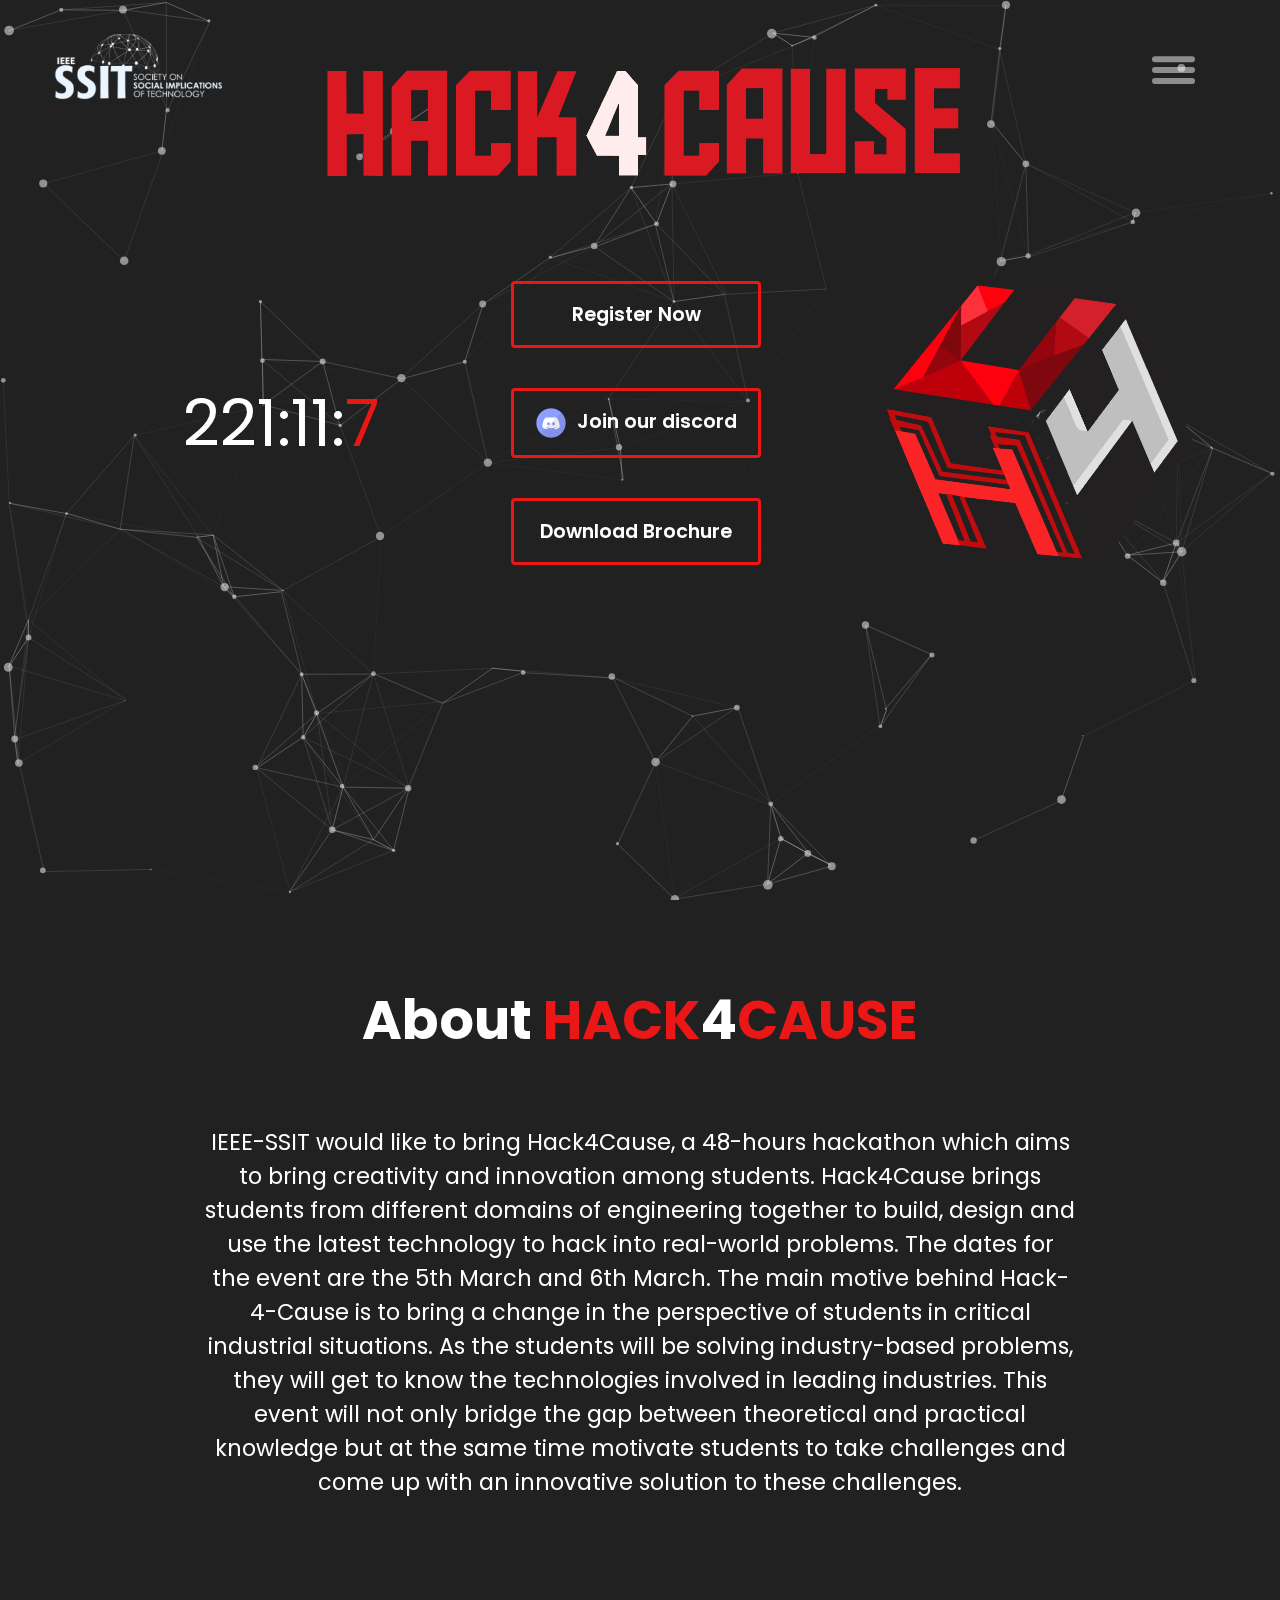
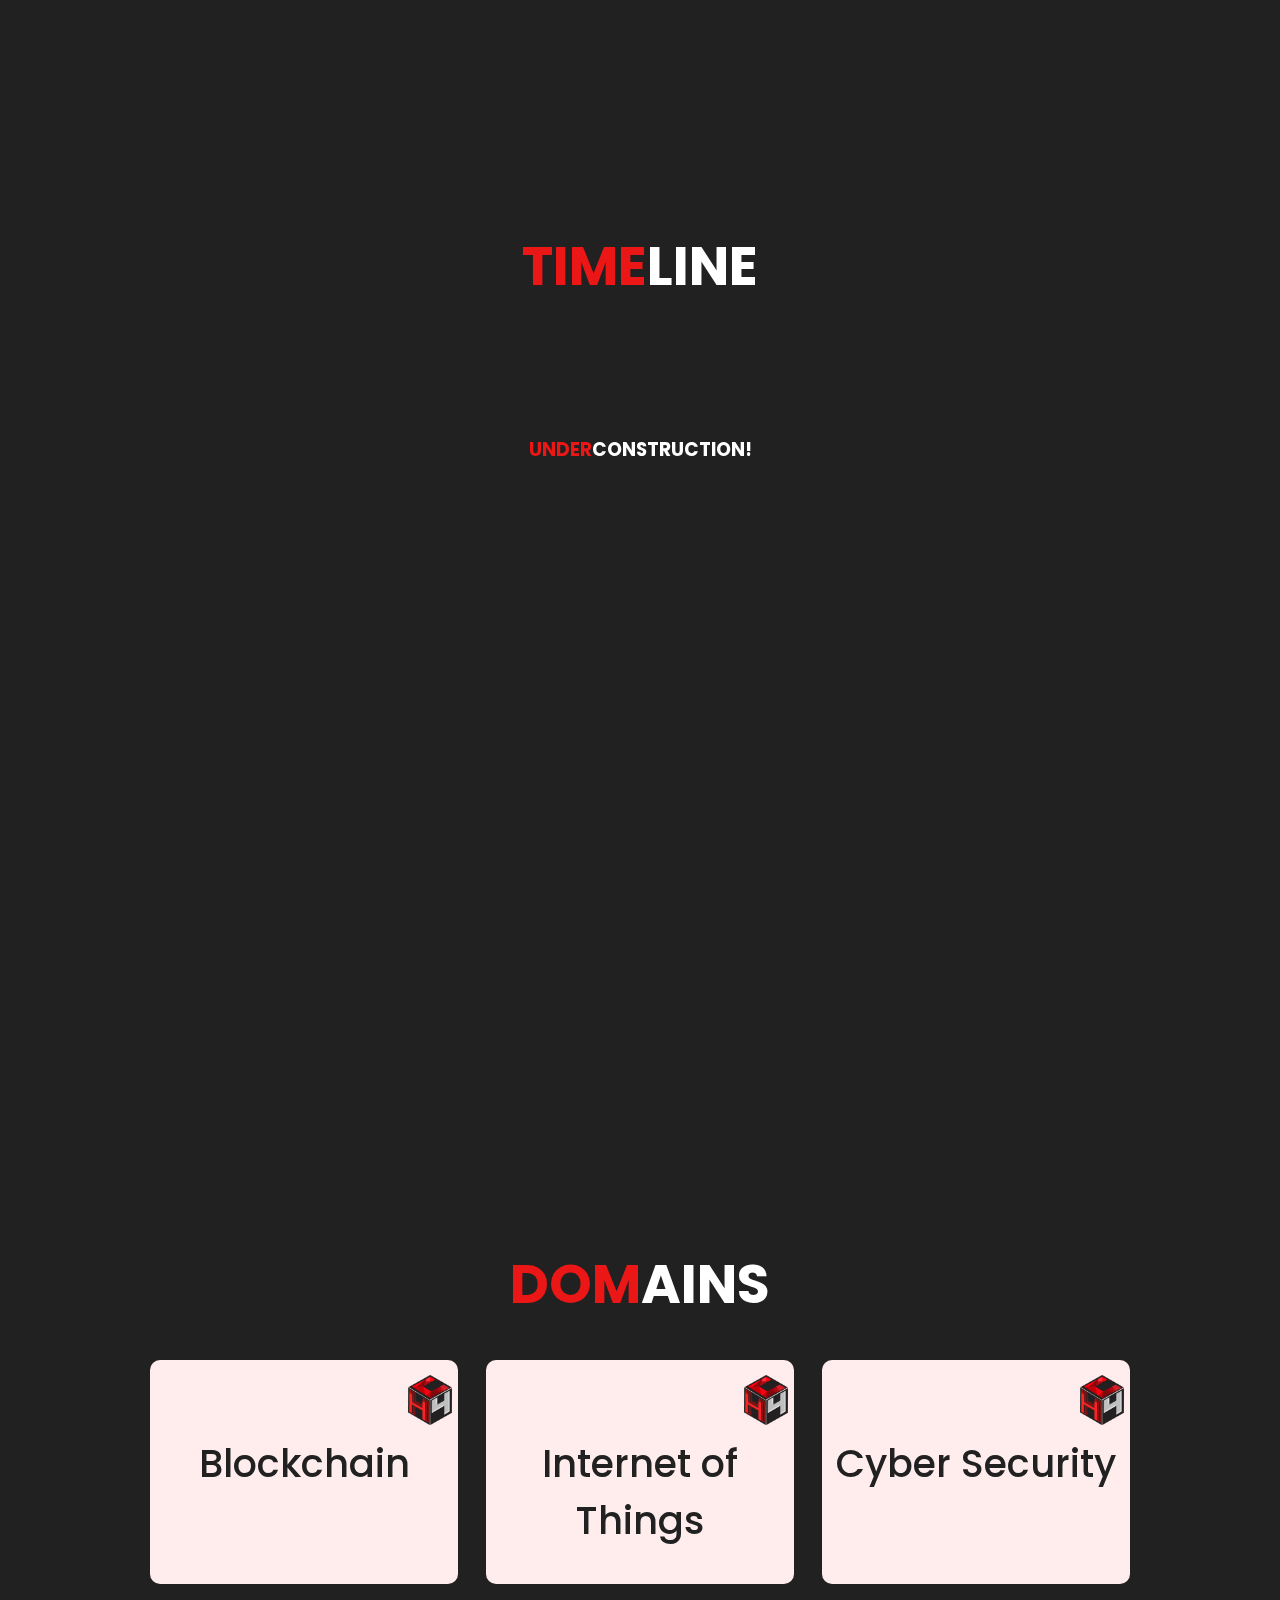
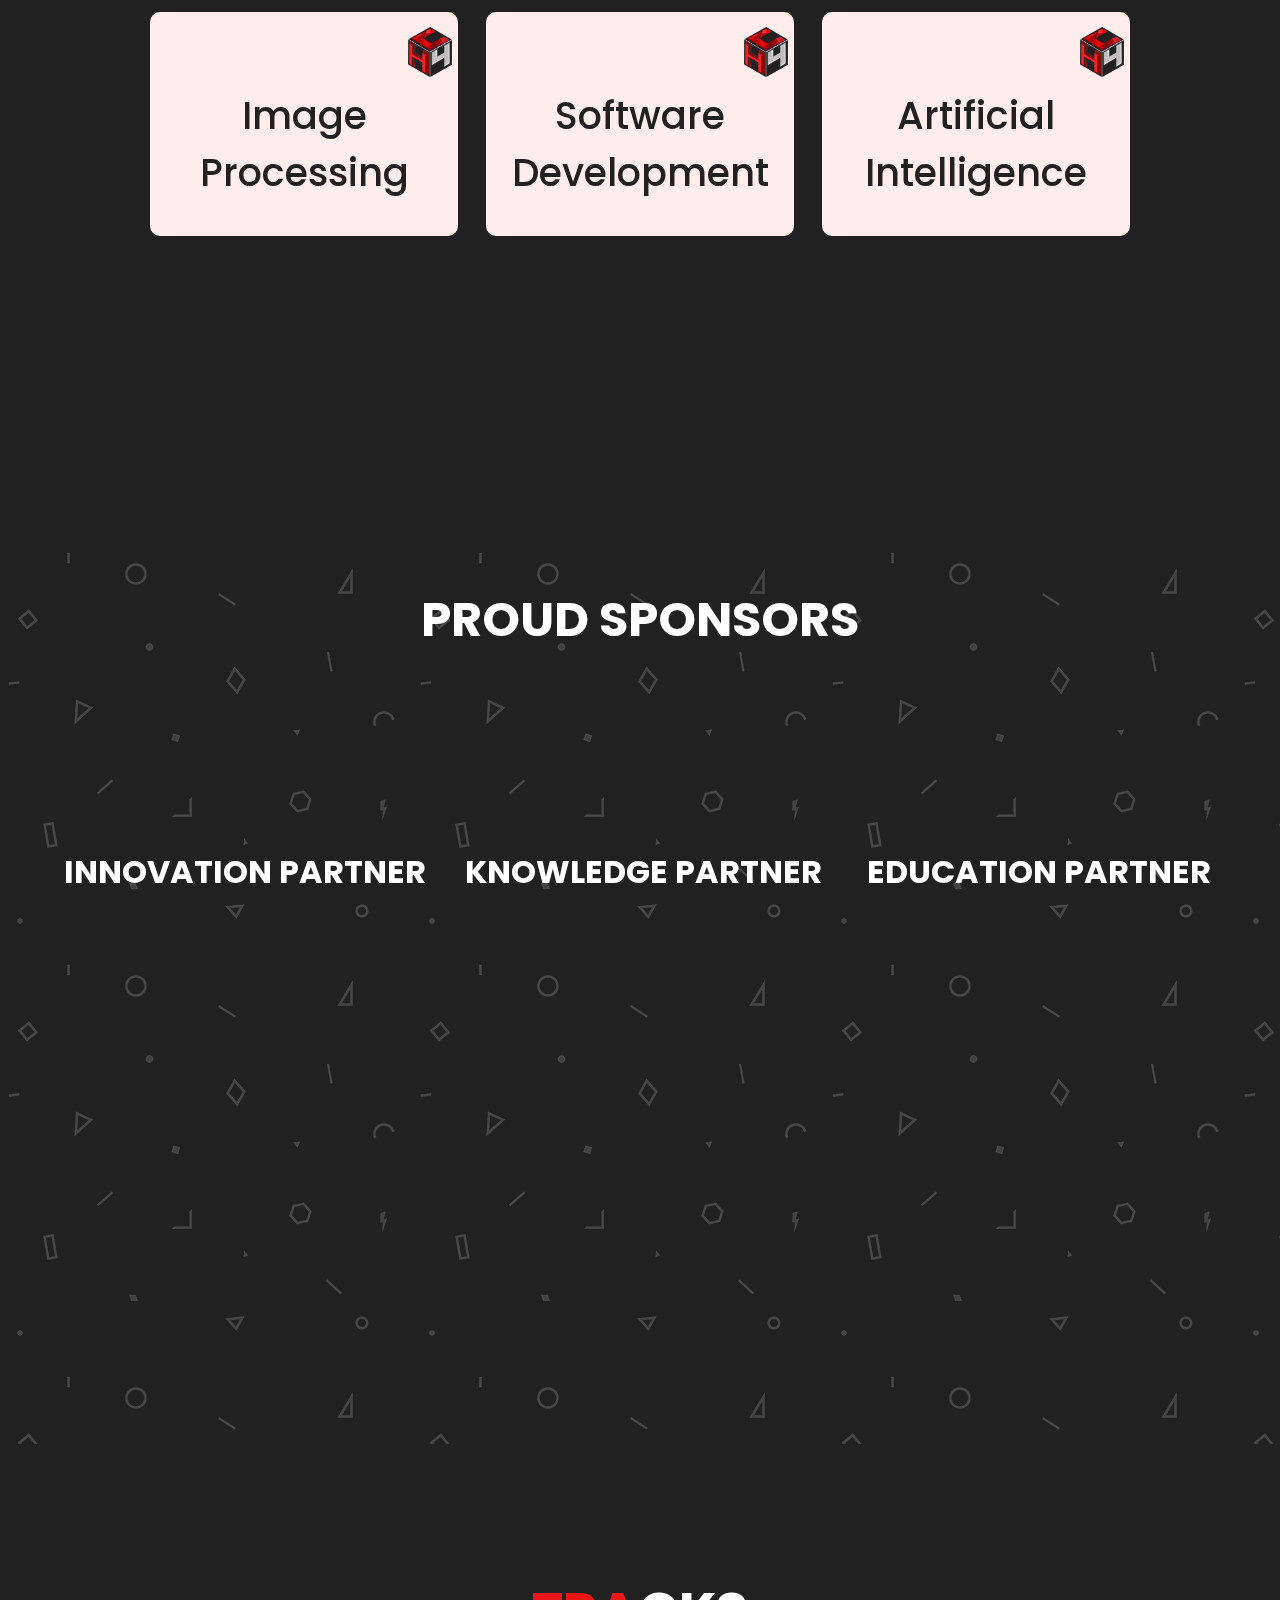
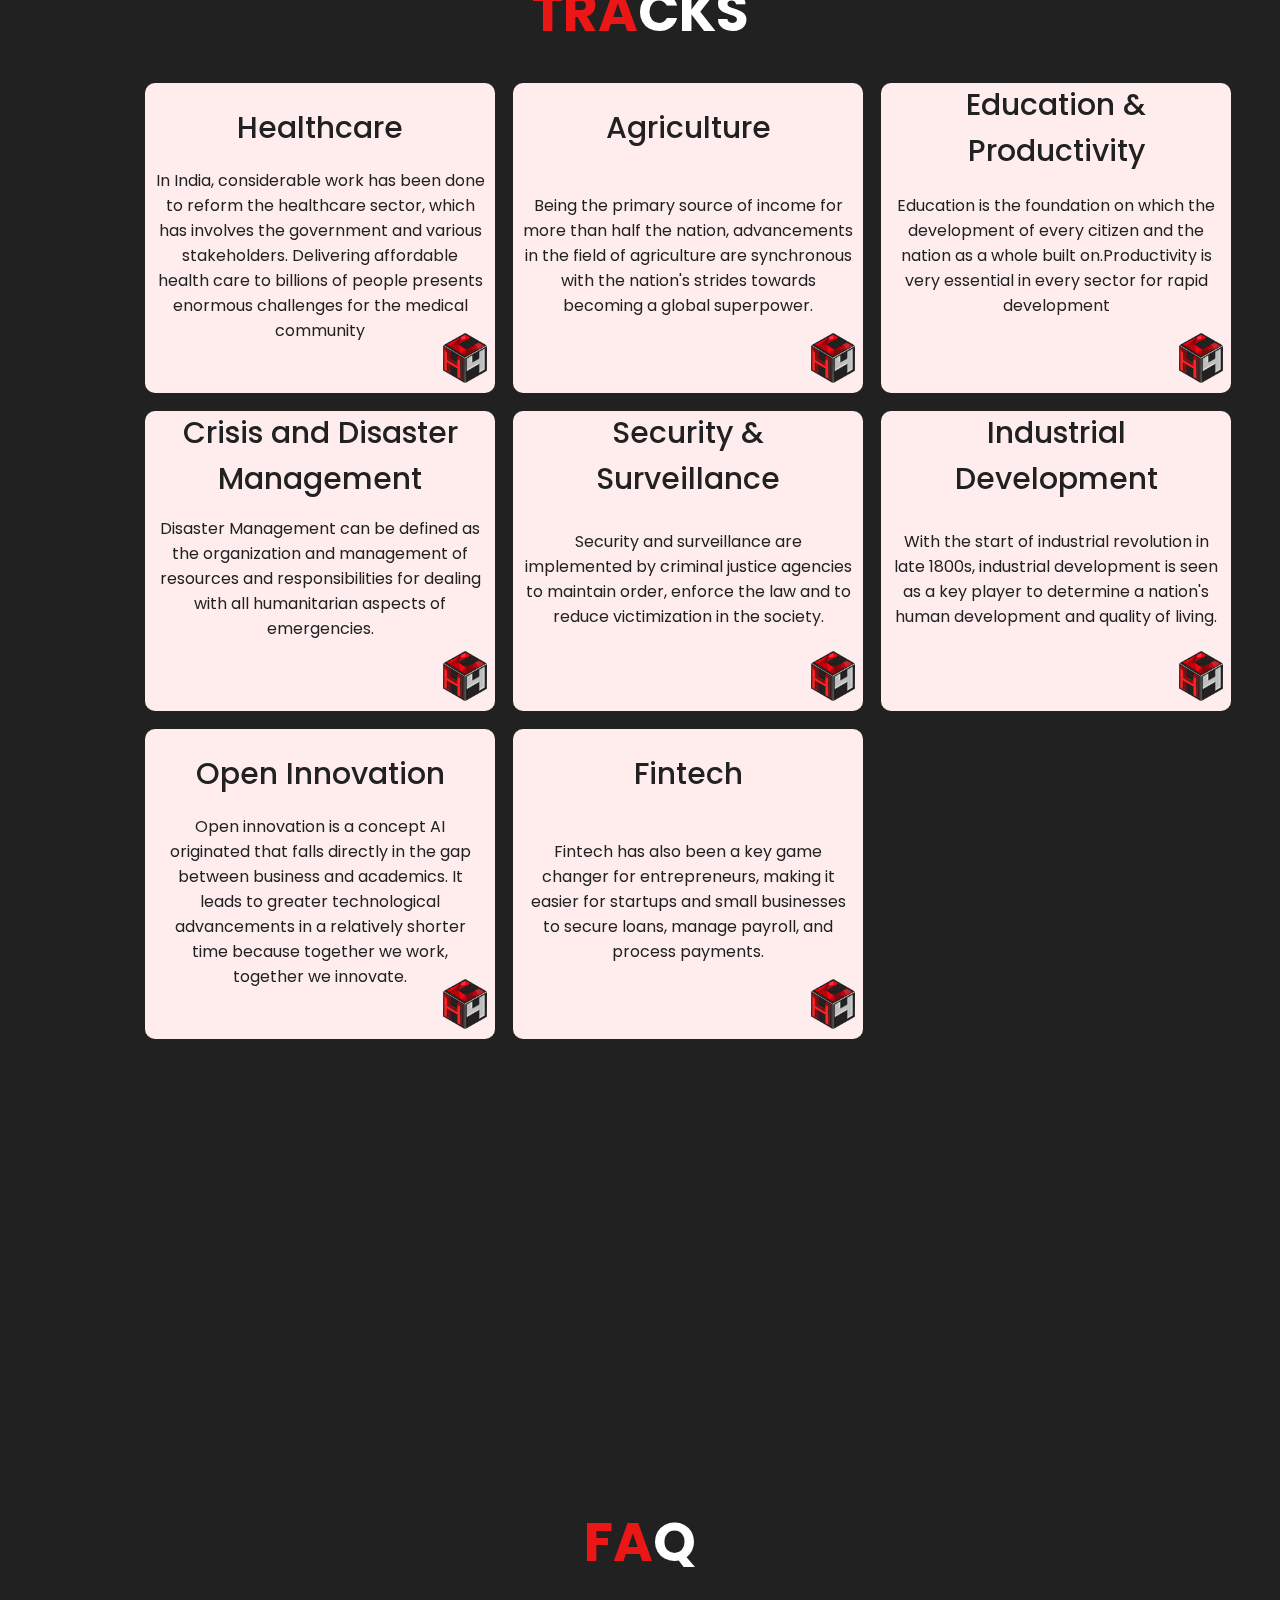
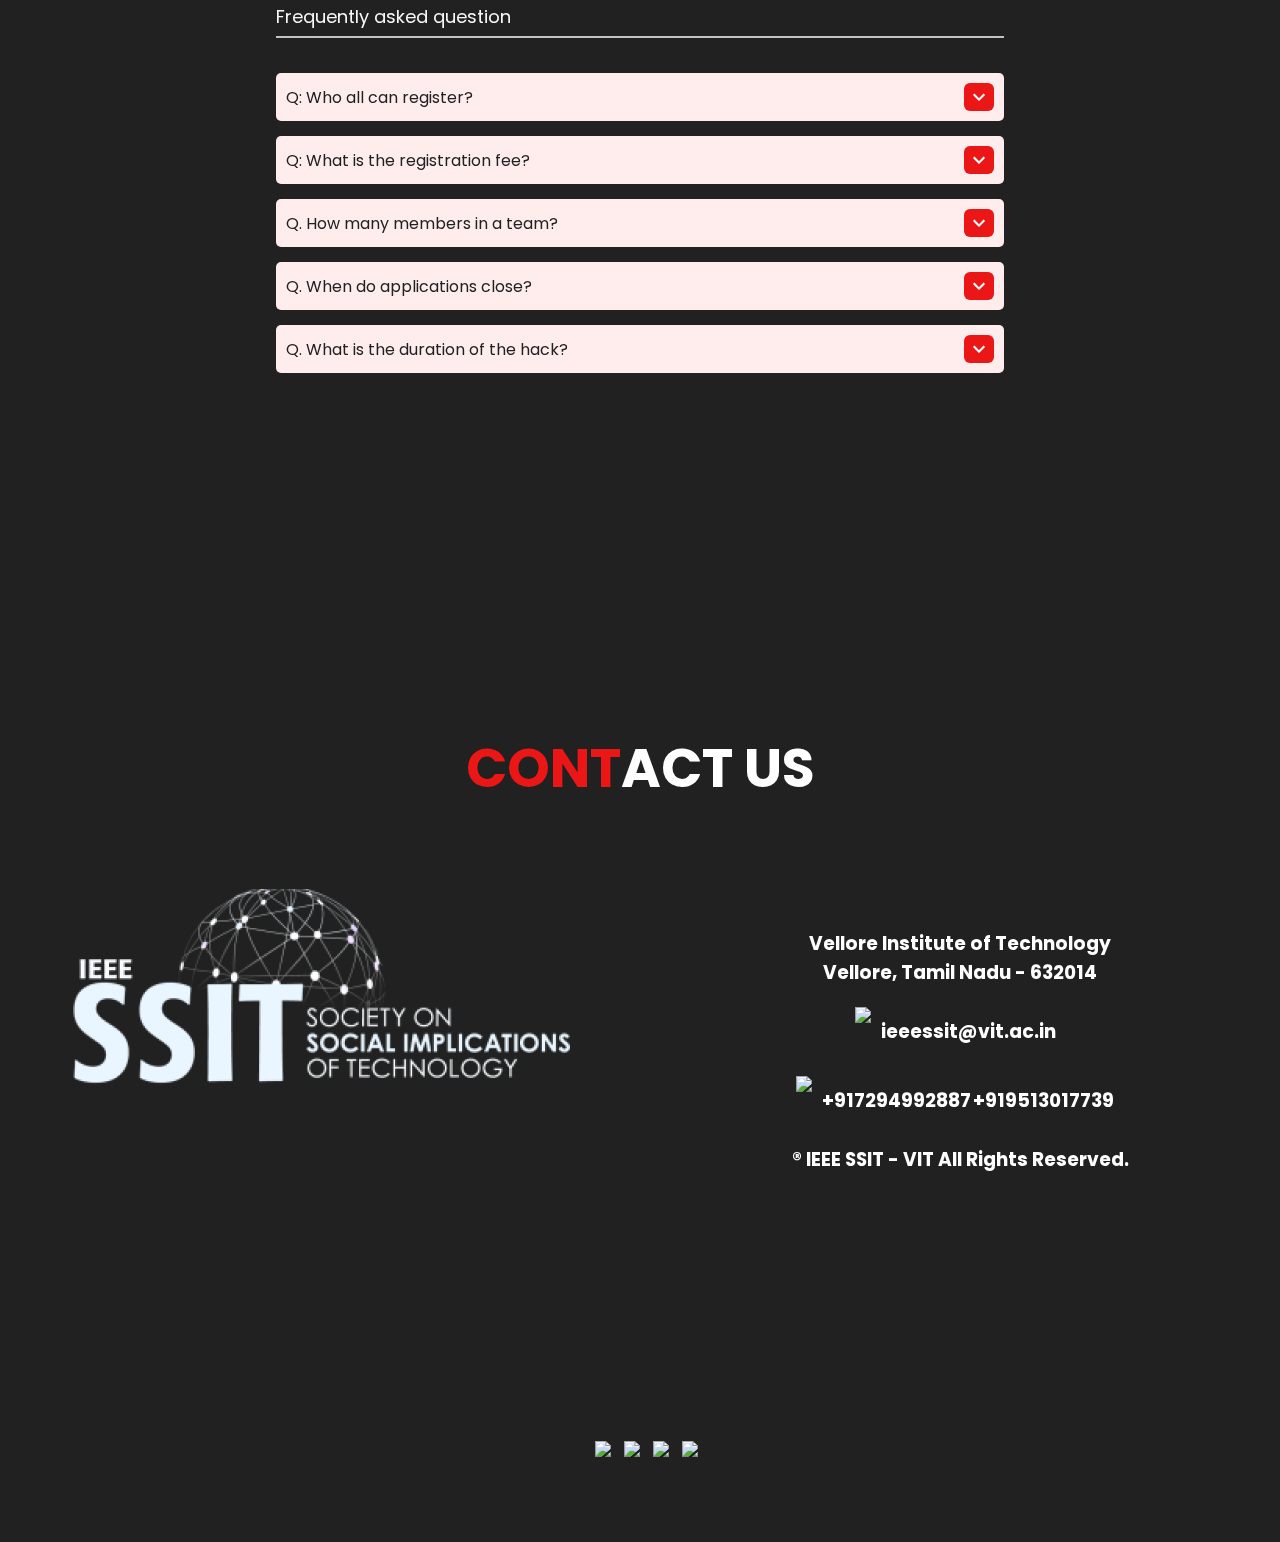
==== index.html @ b8d0bb80 "final" ====
<!DOCTYPE html>
<html lang="en">

<head>
  <meta charset="UTF-8">
  <meta http-equiv="X-UA-Compatible" content="IE=edge">
  <meta name="viewport" content="width=device-width, initial-scale=1.0">
  <title>Hack4Cause 5.0</title>
  <link rel="icon" href="assets/images/H4C_redesigned_2@300x.png">
  <link rel="stylesheet" href="./assets/navstyle.css">
  <link rel="stylesheet" href="./assets/style.css">
  <link rel="stylesheet" media="screen and (max-width: 767px)" href="assets/mediaquery.css">
  <link href="https://fonts.googleapis.com/icon?family=Material+Icons" rel="stylesheet">
  <link rel="stylesheet" href="https://cdnjs.cloudflare.com/ajax/libs/animate.css/4.1.1/animate.min.css" />
</head>

<div>
  <div id="overlay">
    <a href="#home">HOME</a>
    <a href="#abt">ABOUT US</a>
    <a href="#time">TIMELINE</a>
    <a href="#dm">DOMAINS</a>
    <a href="#clients">SPONSORS</a>
    <a href="#tracks">TRACKS</a>
    <a href="#fq">FAQ</a>
    <a href="#cnn">CONTACT US</a>
  </div>
  <div class="nav">
    <div class="ssit-logo">
      <img src="./assets/images/IEEE_SSIT_Logo-e1589395691479 2.png">
    </div>
    <div id="hamburger">
      <div></div>
    </div>
  </div>
  <div id="particles-js"></div>
  <div class="homeparent">

    <div class="heading" id="home">
      <div class="title">
        <img class="h4cmob" src="assets/images/H4C_redesigned_2@300x.png">
        <img class="h4ctitle" src="assets/images/Mask Group.png">
        <div class="flexbox1">
          <ul id="countdown">
            <ul id="countdown">
            <li>
              <p><span id="days"></span>:</p>
            </li>
            <li><span id="hours"></span>:</li>
            <li><span id="minutes" style="color: #EB1616;"></span></li>
            <li><span id="seconds" style="color: #EB1616; display: none;"></span></li>
            </ul>
          </ul>
          <ul class="btns">
            <li><button id="register">Register Now</button></li>
            <li>
              <a href="#" target="_blank">
                <button id="register">
                  <span class="dc">
                    <img height="32px" src="./assets/images/discord-logo.png" alt="discord" />
                    Join our discord
                  </span>
                </button>
              </a>
            </li>
            <li>
              <a href="/assets/" download="Brochure.pdf">
                <button id="register">
                  <i class="icon fas fa-download"></i>
                  Download Brochure
                </button>
              </a>
            </li>
          </ul>
          <img class="h4cdesk" src="assets/images/H4C_redesigned_2@300x.png">
        </div>
      </div>
    </div>
    <div class="about" id="abt">
      <h2 style="color: white;">About <span style="color:#EB1616">HACK</span>4<span style="color:#EB1616">CAUSE</span>
      </h2>
      <P>
        IEEE-SSIT would like to bring Hack4Cause, a 48-hours hackathon which aims to bring creativity and innovation
        among students. Hack4Cause brings students from different domains of engineering together to build, design and
        use the latest technology to hack into real-world problems. The dates for the event are the 5th March and 6th
        March. The main motive behind Hack-4-Cause is to bring a change in the perspective of students in critical
        industrial situations. As the students will be solving industry-based problems, they will get to know the
        technologies involved in leading industries. This event will not only bridge the gap between theoretical and
        practical knowledge but at the same time motivate students to take challenges and come up with an innovative
        solution to these challenges.
      </P>
    </div>
    
    <div class="timeline-main" id="time">
      <h1 class=time-header><span style="color:#EB1616">TIME</span>LINE</h1>
      <h3><span style="color:#EB1616">UNDER</span>CONSTRUCTION!</h1>
      <div class="timeline-wrap" style="display: none;">
        <ul class="timeline timeline--first">
          <li class="era">
            <h2 class="era__title">5th March</h2>
          </li>
          <li class="entry entry--left">
            <div class="entry__content">
              <h2>10:00 am</h2>
              <p>Inauguration Ceremony</p>
            </div>
          </li>
          <li class="entry entry--right">
            <div class="entry__content">
              <h2>11:00 am</h2>
              <p>Workshop-1 </p>
            </div>
          </li>
          <li class="entry entry--left">
            <div class="entry__content">
              <h2>12:00 pm</h2>
              <p>Event details</p>
            </div>
          </li>
          <li class="entry entry--right">
            <div class="entry__content">
              <h2>1:00 pm</h2>
              <p>Round 1 begins</p>
            </div>
          </li>
          <li class="era">
            <h2 class="era__title">5th March</h2>
          </li>
          <li class="entry entry--left">
            <div class="entry__content">
              <h2>10:00 am</h2>
              <p>Inauguration Ceremony</p>
            </div>
          </li>
          <li class="entry entry--right">
            <div class="entry__content">
              <h2>11:00 am</h2>
              <p>Workshop-1 </p>
            </div>
          </li>
          <li class="entry entry--left">
            <div class="entry__content">
              <h2>12:00 pm</h2>
              <p>Event details</p>
            </div>
          </li>
          <li class="entry entry--right">
            <div class="entry__content">
              <h2>1:00 pm</h2>
              <p>Round 1 begins</p>
            </div>
          </li>
        </ul>
      </div>
    </div>

    <div class="dom" id="dm">
      <h1><span style="color: #EB1616;">DOM</span>AINS</h1>
      <div class="main-container">
        <div class="cards">
          <div class="card">
            <h2 class="card__title">Blockchain</h2>
            <img class="cardlogo" src="assets/images/H4C_redesigned_2@300x.png">
          </div>
          <div class="card">
            <h2 class="card__title">Internet of Things</h2>
            <img class="cardlogo" src="assets/images/H4C_redesigned_2@300x.png">
          </div>
          <div class="card" >
            <h2 class="card__title">Cyber Security</h2>
            <img class="cardlogo" src="assets/images/H4C_redesigned_2@300x.png">
          </div>
          <div class="card">
            <h2 class="card__title">Image Processing</h2>
            <img class="cardlogo" src="assets/images/H4C_redesigned_2@300x.png">
          </div>
          <div class="card">
            <h2 class="card__title">Software Development</h2>
            <img class="cardlogo" src="assets/images/H4C_redesigned_2@300x.png">
          </div>
          <div class="card">
            <h2 class="card__title">Artificial Intelligence</h2>
            <img class="cardlogo" src="assets/images/H4C_redesigned_2@300x.png">
          </div>
        </div>
      </div>
    </div>
    <div id="clients">
      <h2 id="a1">PROUD SPONSORS</h2>
      <div class="group">
        <h3 id="a2">INNOVATION PARTNER</h3>
        <h3 id="a3">KNOWLEDGE PARTNER</h3>
        <h3 id="a4">EDUCATION PARTNER</h3>
      </div>
    </div>
    <div class="dom" id="tracks">
      <h1><span style="color: #EB1616;">TRA</span>CKS</h1>
      <div class="main-container">
        <div class="cards">
          <div class="cardi">
            <h2 class="title_tracks">Healthcare</h2>
            <p id="pt">In India, considerable work has been done to reform the healthcare sector, which has involves the
              government and various stakeholders. Delivering affordable health care to billions of people presents
              enormous challenges for the medical community</p>
            <img class="tracklogo" src="assets/images/H4C_redesigned_2@300x.png">
          </div>
          <div class="cardi">
            <h2 class="title_tracks">Agriculture</h2>
            <p id="pt">Being the primary source of income for more than half the nation, advancements in the field of
              agriculture are synchronous with the nation's strides towards becoming a global superpower.</p>
            <img class="tracklogo" src="assets/images/H4C_redesigned_2@300x.png">
          </div>
          <div class="cardi">
            <h2 class="title_tracks">Education & Productivity</h2>
            <p id="pt">Education is the foundation on which the development of every citizen and the nation as a whole
              built on.Productivity is very essential in every sector for rapid development</p>
            <img class="tracklogo" src="assets/images/H4C_redesigned_2@300x.png">
          </div>
          <div class="cardi">
            <h2 class="title_tracks">Crisis and Disaster Management</h2>
            <p id="pt">Disaster Management can be defined as the organization and management of resources and
              responsibilities for dealing with all humanitarian aspects of emergencies.</p>
            <img class="tracklogo" src="assets/images/H4C_redesigned_2@300x.png">
          </div>
          <div class="cardi">
            <h2 class="title_tracks">Security & Surveillance</h2>
            <p id="pt">Security and surveillance are implemented by criminal justice agencies to maintain order, enforce
              the law and to reduce victimization in the society.</p>
            <img class="tracklogo" src="assets/images/H4C_redesigned_2@300x.png">
          </div>
          <div class="cardi">
            <h2 class="title_tracks">Industrial Development</h2>
            <p id="pt">With the start of industrial revolution in late 1800s, industrial development is seen as a key
              player to determine a nation's human development and quality of living.</p>
            <img class="tracklogo" src="assets/images/H4C_redesigned_2@300x.png">
          </div>
          <div class="cardi">
            <h2 class="title_tracks">Open Innovation</h2>
            <p id="pt">Open innovation is a concept AI originated that falls directly in the gap between business and
              academics. It leads to greater technological advancements in a relatively shorter time because together we
              work, together we innovate.</p>
            <img class="tracklogo" src="assets/images/H4C_redesigned_2@300x.png">
          </div>
          <div class="cardi">
            <h2 class="title_tracks">Fintech</h2>
            <p id="pt">Fintech has also been a key game changer for entrepreneurs, making it easier for startups and
              small businesses to secure loans, manage payroll, and process payments.</p>
            <img class="tracklogo" src="assets/images/H4C_redesigned_2@300x.png">
          </div>
        </div>
      </div>
    </div>
    <div class="fq">
      <h2><span style="color: #EB1616">FA</span>Q</h2>
    <div class="faq" id="fq">
      <div class="global-label">
        <div class="global-label-text">
          Frequently asked question
        </div>

      </div>
      <!--1 question-->
      <div class="faq-container">
        <div class="faq-label">
          <div class="faq-label-text">
            Q: Who all can register?
          </div>
          <div class="faq-label-icon">
            <span class="material-icons">
              expand_more
            </span>
          </div>
        </div>
        <div class="faq-answer ">
          <div class="faq-answer-content">
            The hackathon is open for all
          </div>

        </div>
      </div>
      <!--2 question-->
      <div class="faq-container">
        <div class="faq-label">
          <div class="faq-label-text">

            Q: What is the registration fee?
          </div>
          <div class="faq-label-icon">
            <span class="material-icons">
              expand_more
            </span>
          </div>

        </div>
        <div class="faq-answer ">
          <div class="faq-answer-content">
            Registrations are completely free
          </div>

        </div>
      </div>
      <!--2 question-->
      <div class="faq-container">
        <div class="faq-label">
          <div class="faq-label-text">

            Q. How many members in a team?
          </div>
          <div class="faq-label-icon">
            <span class="material-icons">
              expand_more
            </span>
          </div>

        </div>
        <div class="faq-answer ">
          <div class="faq-answer-content">

            There can be minimum of 3 and maximum of 5 members in a team
          </div>

        </div>
      </div>
      <!--2 question-->
      <div class="faq-container">
        <div class="faq-label">
          <div class="faq-label-text">

            Q. When do applications close?
          </div>
          <div class="faq-label-icon">
            <span class="material-icons">
              expand_more
            </span>
          </div>

        </div>
        <div class="faq-answer ">
          <div class="faq-answer-content">

            Application closes on 3rd March 2022
          </div>

        </div>
      </div>
      <!--2 question-->
      <div class="faq-container">
        <div class="faq-label">
          <div class="faq-label-text">

            Q. What is the duration of the hack?
          </div>
          <div class="faq-label-icon">
            <span class="material-icons">
              expand_more
            </span>
          </div>

        </div>
        <div class="faq-answer ">
          <div class="faq-answer-content">

            Hack4Cause will go on for 48 hours
          </div>

        </div>
      </div>
    </div>
  </div>
      <div class="contacts" id="cnn">
        <h1><span style="color: #EB1616;">CONT</span>ACT US</h1>
        <div class="con">
          <div class="con1">
            <img src="./assets/images/IEEE_SSIT_Logo-e1589395691479 2.png">
          </div>
          <div class="con2">
            <h3>
              <p>
                Vellore Institute of Technology<br>
                Vellore, Tamil Nadu - 632014
              </p>
              <p style="display: flex; flex-direction: row; justify-content:center;">
                <img src="https://img.icons8.com/doodle/48/000000/gmail.png" />
                <span style="text-align: center; padding:10px;">ieeessit@vit.ac.in</span>
              </p>
              <p class="wht" style="display: flex; flex-direction: row; justify-content:center; text-align: center;">
                <img src="https://img.icons8.com/doodle/48/000000/whatsapp.png" />
                <span style="text-align: center; padding:10px;">+917294992887<span
                    style="margin-left:2px;"></span>+919513017739
                </span>
              </p>
              <p>
                ® IEEE SSIT - VIT All Rights Reserved.
              </p>
            </h3>
          </div>
        </div>
        <div class="soc">
          <ul>
            <li><a href="#"><img src="https://img.icons8.com/doodle/48/000000/facebook-new.png" /></a></li>
            <li><a href="#"><img src="https://img.icons8.com/doodle/48/000000/inshot.png" /></a></li>
            <li><a href="#"><img src="https://img.icons8.com/doodle/48/000000/youtube-play--v2.png" /></a></li>
            <li><a href="#"><img src="https://img.icons8.com/doodle/48/000000/linkedin--v2.png" /></a></li>
          </ul>
        </div>
      </div>

    </div>
    <script src="js/particles.js"></script>
    <script src="js/app.js"></script>
    <script src="https://unpkg.com/aos@2.3.1/dist/aos.js"></script>
    
    <script>
      (() => {
      const hamburger = document.getElementById("hamburger");
      const menu = document.getElementById("overlay");

      let open = false;

      const change = () => {
        if (!open) {
          hamburger.classList.add("open");
          menu.classList.add("menu");
        } else {
          hamburger.classList.remove("open");
          menu.classList.remove("menu");
        }
        open = !open;
      };

      hamburger.addEventListener("click", change);
      const links = document.getElementById('overlay').children;
    Array.from(links).forEach(element => {
      element.addEventListener("click",change);
    });
    })();
    </script>
    <script>
      (function () {
        const second = 1000,
          minute = second * 60,
          hour = minute * 60,
          day = hour * 24;
        let today = new Date(),
          dd = String(today.getDate()).padStart(2, "0"),
          mm = String(today.getMonth() + 1).padStart(2, "0"),
          yyyy = today.getFullYear(),
          nextYear = yyyy + 1,
          dayMonth = "03/05/",
          birthday = dayMonth + yyyy;

        today = mm + "/" + dd + "/" + yyyy;
        if (today > birthday) {
          birthday = dayMonth + nextYear;
        }
        //end

        const countDown = new Date(birthday).getTime(),
          x = setInterval(function () {

            const now = new Date().getTime(),
              distance = countDown - now;

            document.getElementById("days").innerText = Math.floor(distance / (day)),
              document.getElementById("hours").innerText = Math.floor((distance % (day)) / (hour)),
              document.getElementById("minutes").innerText = Math.floor((distance % (hour)) / (minute)),
              document.getElementById("seconds").innerText = Math.floor((distance % (minute)) / second);

            //do something later when date is reached
            if (distance < 0) {
              document.getElementById("headline").innerText = "It's my birthday!";
              document.getElementById("countdown").style.display = "none";
              document.getElementById("content").style.display = "block";
              clearInterval(x);
            }
            //seconds
          }, 0)
      }());

    </script>
    <script>


      let faqLabel = document.querySelectorAll(".faq-label");

      faqLabel.forEach(item => item.onclick = () => {
        //selektuje Answer
        item.nextElementSibling.classList.toggle('active');


        let labelIcon = item.lastElementChild;
        let icons = labelIcon.lastElementChild;
        icons.classList.toggle('rotate');


      })

    </script>
    </body>

</html>
---- assets/navstyle.css ----
.logo,
  .content {
    color: #fafafa;
  }
  
  .nav {
    width: 100%;
    height: 0px;
    display: flex;
    background-color:transparent;
    color: transparent;
    justify-content: space-between;
    align-items: center;
    position: sticky;
    top: 0;
    position: absolute;
    z-index: 250;
  }
  
  .logo,
  #hamburger {
    padding-top:5em;
    margin-right: 40px;
    margin-left: 90%;
    position: absolute;
    z-index: 200;
  }
  .logo{
      display: none;
  }
  #hamburger {
    opacity: 0.5;
    cursor: pointer;
    transition: opacity 0.25s linear;
    width: clamp(1.5rem, 2vw + 1.1rem, 6rem);
    height: clamp(2rem, 1.4vw + 1.7rem, 5rem);
    display: flex;
    align-items: center;
    position: fixed !important;
    z-index: 200;
  }
  
  #hamburger:hover {
    opacity: 1;
  }
  
  #hamburger div,
  #hamburger div:after,
  #hamburger div:before {
    background-color: #fafafa;
    border-radius: 10px;
    width: clamp(1.5rem, 2vw + 1.1rem, 6rem);
    height: clamp(0.2rem, 0.3vw + 0.1rem, 0.8rem);
    transition: all 0.15s linear;
    z-index: 200;
  }
  
  #hamburger div:before,
  #hamburger div:after {
    content: "";
    position: absolute;
  }
  
  #hamburger div:before {
    transform: translateY(-200%);
  }
  
  #hamburger div:after {
    transform: translateY(200%);
  }
  
  #hamburger.open div {
    background: transparent;
  }
  
  #hamburger.open div:before {
    transform: rotate(45deg);
  }
  
  #hamburger.open div:after {
    transform: rotate(-45deg);
  }
  
  #overlay {
    position: fixed;
    width: 100%;
    background-color:black;
    min-height: 100%;
    transform: translateY(-100%);
    transition: all 0.5s ease-in-out;
    display: flex;
    flex-direction: column;
    justify-content: center;
    align-items: center;
    z-index: 200;
  }
  
  #overlay.menu {
    transform: translateY(0%);
  }
  
  #overlay a {
    text-decoration: none;
    color: #fafafa;
    font-size: clamp(1rem, 4.1vw + 0.2rem, 1.4rem);
    margin: 2%;
    opacity: 0.5;
    transition: opacity 0.2s linear;
  }
  
  #overlay a:hover {
    opacity: 1;
  }
---- assets/style.css ----
@import url('https://fonts.googleapis.com/css2?family=Poppins:wght@300;400;500;600;700&display=swap');
*{
    padding:0;
    margin:0;
    box-sizing: border-box;
}
html{
    overflow-x:hidden;
    scroll-behavior:auto;
}
body{
    background-color: #212121;
    font-family: "Poppins";
    color: white;
    
}
ul{list-style-type: none;}
#countdown {
  display: flex;
  justify-content: right;
  margin-left: 0%;
  flex-basis: 25%;
}
#countdown li{
  font-size: 64px;
  font-weight: 500px;
}
.nav{
  margin-top: 30px;
}

.count-particles{
    background-color: transparent;
      position: absolute;
      top: 48px;
      left: 0;
      width: 80px;
      color: #13E8E9;
      font-size: .8em;
      text-align: left;
      text-indent: 4px;
      line-height: 14px;
      padding-bottom: 2px;
      font-family: Helvetica, Arial, sans-serif;
      font-weight: bold;
    }
    
    .js-count-particles{
      font-size: 1.1em;
    }
    
    #stats,
    .count-particles{
      -webkit-user-select: none;
      margin-top: 5px;
      margin-left: 5px;
    }
    
    #stats{
      border-radius: 3px 3px 0 0;
      overflow: hidden;
    }
    
    .count-particles{
      border-radius: 0 0 3px 3px;
    }
    .con{
        height: 100vh;
        z-index: -1;
    }
    .overlay {
        background-color: #f8f6f6;
        width: 110px;
        height: 220px;
        margin-top: 40%;
        border-radius: 100% / 50%;
        border-top-left-radius: 0;
        border-bottom-left-radius: 0;
        position: absolute;
        z-index: 1000;
        -webkit-box-shadow: 10px 10px 41px -10px rgba(0,0,0,0.75);
        -moz-box-shadow: 10px 10px 41px -10px rgba(0,0,0,0.75);
        box-shadow: 10px 10px 41px -10px rgba(0,0,0,0.75);
      }
      .fq{
        height: 80vh;
      }
      
  .homeparent{
    position: absolute;
    z-index: 100;
    width: 100%;
    height: 100%;
}
/* ssit logo positioning */
.ssit-logo{
    margin-left:3.4rem;
    padding-top:2rem;
    margin-top: 50px;
}
.ssit-logo img{
    float:left;
    height:auto;
    width:10.5rem;
}
/* heading styling and positioning */
.heading{
    margin-top:1.0rem;
    height: 100%;
    margin-right: 0px;
}
.before-title{
    margin-top:7rem;
    color:white;
    font-family: 'Poppins',sans-serif;
    font-size:2rem;
}
.h4ctitle{
    width:50%;
    height:8rem;
    margin-top:40px;
}
.flexbox1{
    display:flex;
    align-items: center;
    justify-content: space-around;
    padding: 50px;
    padding-left: 20px;
    margin-right: 0px;
    margin-top:20px;
}
.links{
    list-style-type: none;
}
.links li{
    text-align: center;
    margin:2rem;
    border:2px solid #EB1616;
    border-radius:5rem;
    padding:0.5rem;
}
.links li a{
    padding:0.5rem;
    color:white;
    text-decoration: none;
    font-family: 'Poppins',sans-serif;
}
.links li:hover{
    color:#ffeded;
    background-color:#EB1616;
}

.btns{
    display: block;
    list-style-type: none;
    }
    .btns li{
      padding: 20px;
      padding-left: 20px;
      z-index: 10;
    }
    #register {
      font-family: "Poppins";
      font-weight: 600;
      padding: 1rem;
      border-radius: 4px;
      font-size: 1.2rem;
      width: 250px;
      color: white;
      cursor: pointer;
      z-index: 5;
    }
    .dc{
      display: flex;
      justify-content: space-around;
    }
    
    #register { 
      border: 3px solid #EB1616;
      color: white;
      box-sizing: border-box;
      background: transparent;
    }
    #register:hover{
      border: 3px solid #f8f6f6;
    }
.h4cdesk{
    height:20rem;
    transform: rotate(-23.03deg);
}
/*removing the mobile div of h4c logo */
.h4cmob{
    display:none;
    margin-left: 10px;
}
/* removing mobile div of timer */
.timer-mob{
    display:none;
}
/* styling and positioning of timer in desktop */
.timer-desk{
    margin:1rem;
    text-align: center;
    color:#ffeded;
    display: flex;
    flex-direction: column;
}
#particles-js{
    width: 100%;
    height: 100%;
    background-color: transparent;
    background-image: url('');
    background-size: cover;
    background-position: center;
    background-repeat: no-repeat;
    position: absolute;
    z-index: -100;
  }
   /*about us*/
   .about h2{
    text-align: center;
    left: 50%;
    padding-bottom: 5%;
    font-size: 54px;
  }
  .about p{
    text-align: center;
    margin-left: 16%;
    margin-right: 16%;
    font-size: 1.4em;
  }
  .about{
    height: 100vh;
    padding-top: 5%;
    
    
  }
  
#clients {
  padding: 30px 0;
  background: #212121;
  color: white;
  overflow: hidden;
  background-image: url("./images/sponsor-bg.png");
  animation: bg 10s linear infinite;
  height: 100vh;
  z-index: 10;
}
#clients h2{
  font-size: 3em;
}
#a1{
  text-align: center;
  margin-top: 10px;
}
.group{
display: flex;
margin-left: 5%;
margin-top: 15%;
}
#a4,#a2,#a3{
  flex-direction: row;
  flex-basis: 33%;
  font-size: 2em;
}
#clients img {
  height: auto;
  width: auto;
  max-width: 100%;
  opacity: 1;
  transition: 0.3s;
  padding: 6px 0;
}
@keyframes bg {
  from {
      background-position: 0 0;
  }
  to {
      background-position: 500px 0;
  }
}
.dom{
  height: 100vh;
  z-index: 10;
  margin-top: 10%;
}
#cn{
  margin-top: 5%;
}
.card__title{
  text-align: center;
  font-size:2.4em;
}
.dom h1,.fq h2{
  text-align: center;
  font-size: 54px;
  margin-top: 10px;
}
/*cards*/  * 

.main-container {
  padding: 20px;
  align-items: center;
  margin-top: 5px;
}

/* HEADING */

.heading {
  text-align: center;
}

.heading__title {
  font-weight: 600;
}

.heading__credits {
  margin: 7px 0px;
  color: #888888;
  font-size: 23px;
  transition: all 0.5s;
}

.heading__link {
  text-decoration: none;
}

.heading__credits .heading__link {
  color: inherit;
}

/* CARDS */

.cards {
  max-width: 1000px;
  margin: 0;
  margin-left:0px;
  display: grid;
  grid-gap: 0.5rem;
  height: inherit;
  margin: 0 auto;
  
}
.card{
  flex-basis: 40%;
}
.cards::-webkit-scrollbar-track,.timeline-main::-webkit-scrollbar-track
{
	-webkit-box-shadow: inset 0 0 6px rgba(0,0,0,0.3);
	background-color: white;
  
}

.cards::-webkit-scrollbar,.timeline-main::-webkit-scrollbar
{
	width: 6px;
  height: 10px;
	background-color:white;
  
}

.cards::-webkit-scrollbar-thumb,.timeline-main::-webkit-scrollbar-thumb
{
	background-color:#EB1616;
}

.card {
  margin: 10px;
  padding:  5px;
  max-height: 14em;
  width: auto;
  display: grid;
  grid-template-rows: 20px 50px 1fr 50px;
  border-radius: 10px;
  transition: all 0.2s;
}

.card:hover,.cardi:hover {
  box-shadow: 2px 2px 2px 2px #EB1616;
  transform: scale(1.1);
}
.cards{
  border-color:5px solid #EB1616;
}

.card__link,
.card__exit,
.card__icon {
  position: relative;
  text-decoration: none;
  color:#212121;
}

.card__link:hover::after {
  width: 100%;
}

.card__exit {
  grid-row: 1/2;
  justify-self: end;
}

.card__icon {
  grid-row: 2/3;
  font-size: 30px;
}

.card__title {
  grid-row: 3;
  font-weight: 500;
  color: #212121;
  text-align: center;
  margin-top: 0;
}

.card__apply {
  grid-row: 4/5;
  align-self: center;
}

/* CARD BACKGROUNDS */

.card{
  background:#ffeded;
  color: #212121;
}
.cardi{
  background:#ffeded;
  color: #212121;
}

.cardlogo{
  height: 50px;
  width: 44px;
  margin-left: 85%;
  margin-top: 10px;
  margin-bottom: 0px;
}
.cardi{

}

@-webkit-keyframes backInRight {
  0% {
    transform: translateX(2000px) scale(.7);
    opacity: .7;
  }

  80% {
    transform: translateX(0px) scale(.7);
    opacity: .7;
  }

  100% {
    transform: scale(1);
    opacity: 1;
  }
}

@keyframes backInRight {
  0% {
    transform: translateX(2000px) scale(.7);
    opacity: .7;
  }

  80% {
    transform: translateX(0px) scale(.7);
    opacity: .7;
  }

  100% {
    transform: scale(1);
    opacity: 1;
  }
}


@-webkit-keyframes backInLeft {
  0% {
    transform: translateX(-2000px) scale(.7);
    opacity: .7;
  }

  80% {
    transform: translateX(0px) scale(.7);
    opacity: .7;
  }

  100% {
    transform: scale(1);
    opacity: 1;
  }
}

@keyframes backInLeft {
  0% {
    transform: translateX(-2000px) scale(.7);
    opacity: .7;
  }

  80% {
    transform: translateX(0px) scale(.7);
    opacity: .7;
  }

  100% {
    transform: scale(1);
    opacity: 1;
  }
}
#cn{}
.backInLeft{
  -webkit-animation: backInLeft 1.5s;
  animation: backInLeft 1.5s;
  -webkit-animation-timing-function: ease-out;
  animation-timing-function: ease-out;
}
.backInRight{
  -webkit-animation: backInRight 1.5s;
  animation: backInRight 1.5s;
  -webkit-animation-timing-function: ease-out;
  animation-timing-function: ease-out;
}
.contacts{
  height: 100vh;
}
.contacts h1{
  text-align: center;
  margin-top: 20px;
  padding-top: 1.6em;
  font-size: 54px;
}
.con{
  display: flex;
  justify-content: flex-end;
  height: 70%;

}
.con1,.con2{
  text-align: center;
  margin-left: 5%;
  margin-right: 5%;
  flex-basis: 50%;
  padding-top: 40px;
}
.con1 img{
  margin-top: 40px;
}
.con2 h3{
  padding-top: 60px;
}
.con2 h3 p{
  margin-top: 20px;
}
.soc ul{
  list-style-type: none;
  display: flex;
  justify-content:center;
  margin-bottom: 20px;
}
.soc ul li{
  margin-left: 1%;
}
.soc{
  left:50%;
}

.faq {
  padding: 20px;
  width: 60%;
  min-width:450px;
  margin: auto;
  position: relative;
  height: auto;
}


.faq-container {
  width: 100%;
  height: 100%;

}

.faq-label {
  cursor: pointer;
  width: 100%;
  padding: 10px;
  display: flex;
  justify-content: space-between;
  align-items: center;
  background: #ffeded;
  border-radius: 5px;

}

.faq-label-text {
  color:#212121;

}

.faq-label-icon {
  padding: 2px 3px;
  background:#EB1616;
  border-radius: 6px;
  display: flex;
  justify-content: center;
  align-items: center;
}

.material-icons {
  color: white;
  transition: 0.3s ease;
}

.faq-answer {
  transition: 0.3s ease;
  margin-top: 15px;
  height: 0;
  border-radius: 6px;
  color: rgba(127, 121, 121, 1);
  overflow: hidden;

}

.faq-answer-content {
  padding: 10px 0 10px 15px;
  

}

.active {

  background: #FFFFFF;
  border: 1px solid #C7C4C4;
  
  height: auto;
  margin-bottom: 25px;

}
.rotate{
  transform: rotate(180deg)
}
.global-label{
  width:100%;
  height:35px;
  border-bottom: solid 2px #C4C1C1;
  margin-bottom: 35px;
}
.global-label-text{
  font-size:18px;
  color:#f6f8f8;
}
.tracklogo{
  height: 50px;
  width: 44px;
  margin-left: 85%;
  margin-top: 0px;
  margin-bottom: 20px;
  grid-row: 4;
}
.cardi {
  margin: 5px;
  padding:  0px;
  min-width: 350px;
  min-height: 300px;
  display: grid;
  grid-template-rows: 20px 50px 1fr 50px;
  border-radius: 10px;
  transition: all 0.2s;
  text-align: center;
  align-items: center;
}


@-webkit-keyframes scroll {
  0% {
    -webkit-transform: translateX(0);
            transform: translateX(0);
  }
  100% {
    -webkit-transform: translateX(calc(-250px * 7));
            transform: translateX(calc(-250px * 7));
  }
}

@keyframes scroll {
  0% {
    -webkit-transform: translateX(0);
            transform: translateX(0);
  }
  100% {
    -webkit-transform: translateX(calc(-250px * 7));
            transform: translateX(calc(-250px * 7));
  }
}
.slider {
  background: pr;
  box-shadow: 0 10px 20px -5px rgba(0, 0, 0, 0.125);
  height: 60vh;
  margin: auto;
  overflow: hidden;
  position: relative;
  width: 100%;
}
.slider::before, .slider::after {
  content: "";
  height: 100px;
  position: absolute;
  width: 200px;
  z-index: 2;
}
.slider::after {
  right: 0;
  top: 0;
  -webkit-transform: rotateZ(180deg);
          transform: rotateZ(180deg);
}
.slider::before {
  left: 0;
  top: 0;
}
.slider .slide-track {
  -webkit-animation: scroll 40s linear infinite;
          animation: scroll 40s linear infinite;
  display: flex;
  width: calc(250px * 14);
}
.title_tracks{
  text-align: center;
  padding: 5px;
  grid-row: 2;
  font-weight: 500;
  font-size: 30px;
  color: #212121;
}
#pt{
  text-align: center;
  grid-row: 3;
  padding: 10px;
  padding-bottom: 0px;
  padding-top: 15px;
  
}
.timeline-wrap{
  padding: 50px;
}

.timeline-main h1{
  text-align: center;
  font-size: 54px;
  margin-top: 10px;
}
@media (max-width:767px){
  .timeline-main h1{
    font-size: 2.6em;
  }
}

.timeline-main{
    height: 100vh;
    overflow-y:scroll;
    overflow-x:hidden;
    z-index: 10;
}
.timeline {
  position: relative;
  max-width: 800px;
  margin: 0 auto;
  padding-top: 20px;
  background-color: inherit;
}
.timeline:after {
  content: "";
  position: absolute;
  width: 5px;
  background-color: #EB1616;
  left: 50%;
  top: 0;
  bottom: 0;
  margin-left: -2px;
}
.timeline--first:after {
  top: 20px;
}
.era {
  text-align: center;
  position: relative;
  z-index: 1;
  padding-bottom: 20px;
}
.era__title {
  background-color: #EB1616;
  color: rgb(255, 255, 255);
  display: inline-block;
  padding: 10px 20px;
}
.entry {
  padding: 10px 30px 40px 30px;
  width: 50%;
  position: relative;
  background-color: inherit;
}
.entry--right {
  margin-left: 50%;
}
.entry__content {
  padding: 20px 30px;
  position: relative;
  color: white;
  border-radius: 15px;
  border: 4px solid #ffeded;
}
.entry__content:hover {
  background-color: #ffeded;
  color: black;
  font-weight: bold;
  border: 4px solid #EB1616
}
.entry:before {
  content: " ";
  height: 0;
  position: absolute;
  top: 20px;
  width: 0;
  z-index: 1;
}
.entry--left:before {
  right: 22px;
  border: medium solid transparent;
  border-width: 8px 0 8px 8px;
  border-color: transparent transparent transparent white;
}
.entry--right:before {
  left: 22px;
  margin-left: 0;
  border: medium solid transparent;
  border-width: 8px 8px 8px 0;
  border-color: transparent white transparent transparent;
}
.entry:after {
  content: "";
  position: absolute;
  width: 30px;
  height: 30px;
  right: -19.75px;
  background-color: white;
  border: 4px solid #780b0b;
  top: 10px;
  border-radius: 50%;
  z-index: 1;
}
.entry--right:after {
  right: auto;
  left: -18.75px;
}
ul{
  list-style-type: none;
}

#time h3{
  text-align: center;
  margin-top: 10%;
}
@media all and (max-width: 500px) {
  .timeline:after {
    left: 33.75px;
  }
  .era {
    text-align: left;
    padding-left: 31.875px;
  }
  .entry {
    width: 100%;
    margin-left: 0;
    padding-left: 54px;
    padding-right: 20px;
  }
  .entry:before {
    right: auto;
    left: 56px;
    margin-left: 0;
    border: medium solid transparent;
    border-width: 8px 8px 8px 0;
    border-color: transparent white transparent transparent;
  }
  .entry:after {
    left: 15px;
  }
}
#tracks{
  margin-bottom: 70vh;
}
/*tl ends*/


/* RESPONSIVE */


@media (max-width:767px){
  .title_tracks{
    font-size: 30px;
    margin-top: 15px;
  }
  #countdown li{
    font-size: 44px;
    font-weight: 500px;
  }
  .nav{
    margin-top: 20px;
  }
  .heading{
    height: 100vh;
  }
  .group{
    display: block;
    text-align: center;
    
  }
  #a2,#a3,#a4{
    margin-top: 10%;
    font-size: 1.5em;
  }
  .about{
    height: 120vh;
  }
  .about h2{
    font-size: 2.5em;
    padding-bottom: 0px;
    padding-top: 25px;
    padding: 15px;
  }
  .dom{
    height: auto;
    margin-bottom: 30%;
    margin-top: 10%;
  }
  .about p{
    text-align: center;
    margin-left: 5%;
    margin-right: 5%;
    margin-top: 2%;
    font-size: 1em;
  }
  .card__title{
    flex-basis: 50%;
    text-align: center;
    margin-top: 0%;
  }
  .card:hover {
    box-shadow: 2px 2px 2px 2px #EB1616;
    transform: scale(1.04);
  }
  .cardi:hover{
    transform: scale(1.04) !important;
  }
  .card__title{
    font-weight: 500;
    font-size: 2.7em;
    padding: 5px;
    text-align: center;
  }
  .dom h1,.fq h2{
    padding-top: 50px;
    font-size: 2.6em;
  }
  .flexbox1{
    padding-top: 0px;
    margin-right: 10px;
}
.cardlogo{
  height: 50px;
  width: 44px;
  margin-top: 5px;
  margin-bottom: 10px;
  margin-left: 82%;
}
#cnt{
  flex-basis: 35%;
}
.contacts h1{
  font-size: 2.6em;
}
.con{
  display: block;
}
.con1 img{
  margin-top: 20px;
  height: 120px;
  width: auto;
}
.con2 h3{
  font-size: 1.2em;
  padding-top: 20px;
}
.con2{
  padding-top: 10px;
}
.con{
  height: 77%;

}
.soc ul{
  margin-bottom: 0px;
}
.h4ctitle{
  width:50%;
  height:7rem;
  margin-top:0px;
}
.flexbox1{
  margin: 0px;
  padding: 0px;
}
.wht{
  display: block;
}

.con1,.con2{
  padding-top: 0px;
}
.faq {
  min-width:350px;
  margin: 0px;
  position: relative;
  height: auto;
  padding-bottom: 60px;
}

.main-container{
  padding: 5px;
}
.tracklogo{
  height: 40px;
  width: 34px;
  margin-top: 5px;
  margin-bottom: 10px;
  margin-left: 84%;
}
}
@media (min-width: 600px) {
  .cards { grid-template-columns: repeat(2, 1fr);
    }
}
@media (min-width: 900px) {
  .cards { grid-template-columns: repeat(3, 1fr); 
  
  }
}
---- assets/mediaquery.css ----
/* to make the ssit logo and before-title in different lines */
.homeParent{
    display:flex;
    flex-direction: column;
}

/* positioning of ssit logo */
.ssit-logo{
    padding:0;
    margin:0;
    margin-top:2rem;
    margin-left:1rem;
}
.ssit-logo img{
    float:none;
    height:3rem;
    width:auto;
}
/* positioning and styling of title and before title */
.heading{
    padding:0;
    margin:0;
    display:flex;
    flex-direction: column;
    justify-content: center;
    align-items: center;
}
.before-title{
    position: relative;
    margin:0;
    margin-top:1rem;
    margin-bottom:0.5rem;
    padding:0;
    font-size:16px;
    display:flex;
    justify-content: center;
    /* display:none; */
}
.h4ctitle{
    width:18rem;
    height:auto;
    /* display: none; */
}
/* displaying mobile h4c logo and hiding desktop logo */
.title{
    display:flex;
    flex-direction: column;
    align-items: center;
    justify-content: center;
}
.h4cmob{
    display: block;
    margin:0;
    height:10rem;
    margin-bottom:0.5rem;
}
.h4cdesk{
    display:none;
}
/* styling buttons */
.links li{
    border:none;
    color:#ffeded;
    background-color:#EB1616;
}
/* removing desktop timer */
.timer-mob{
    display:none;
}
.timer-desk{
    display:none;
}
.flexbox1{
    flex-direction: column;
}
.overlay {
    background-color: #f3f2f2;
    width: 60px;
    height: 140px;
}
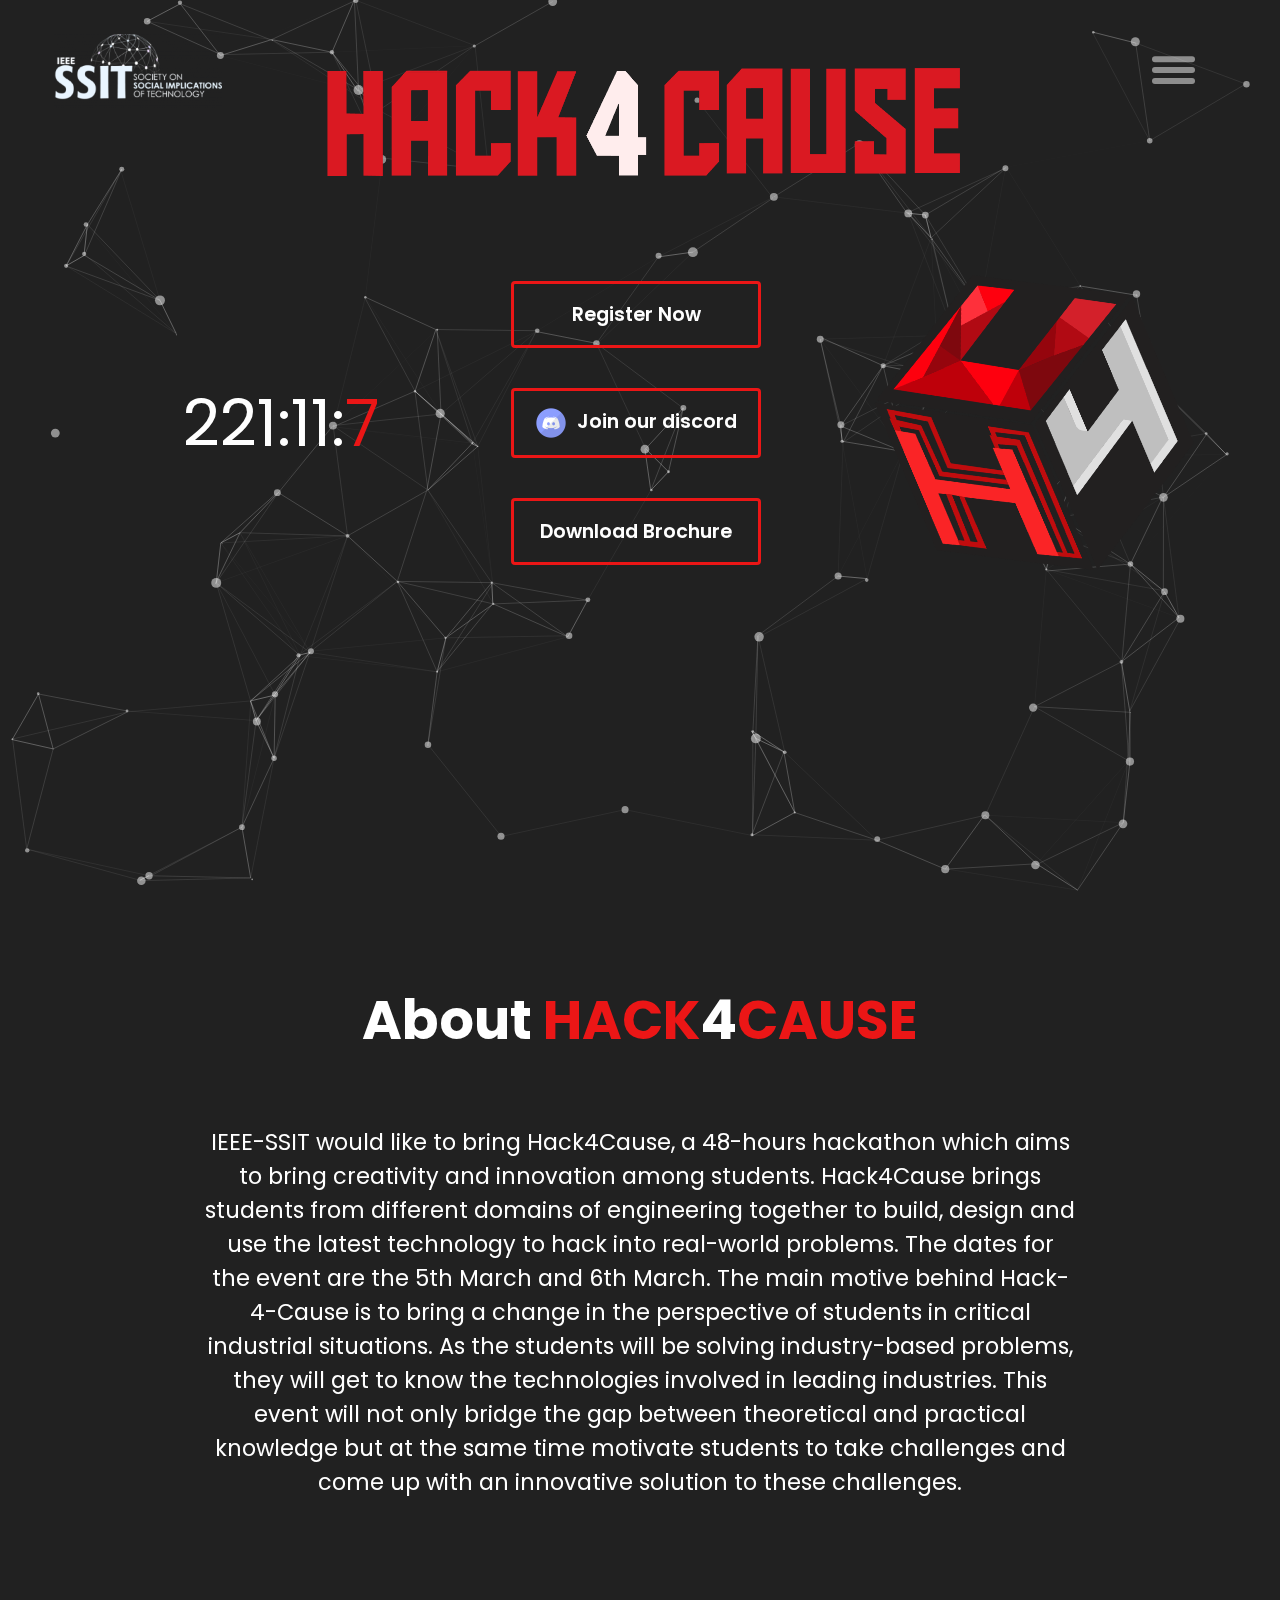
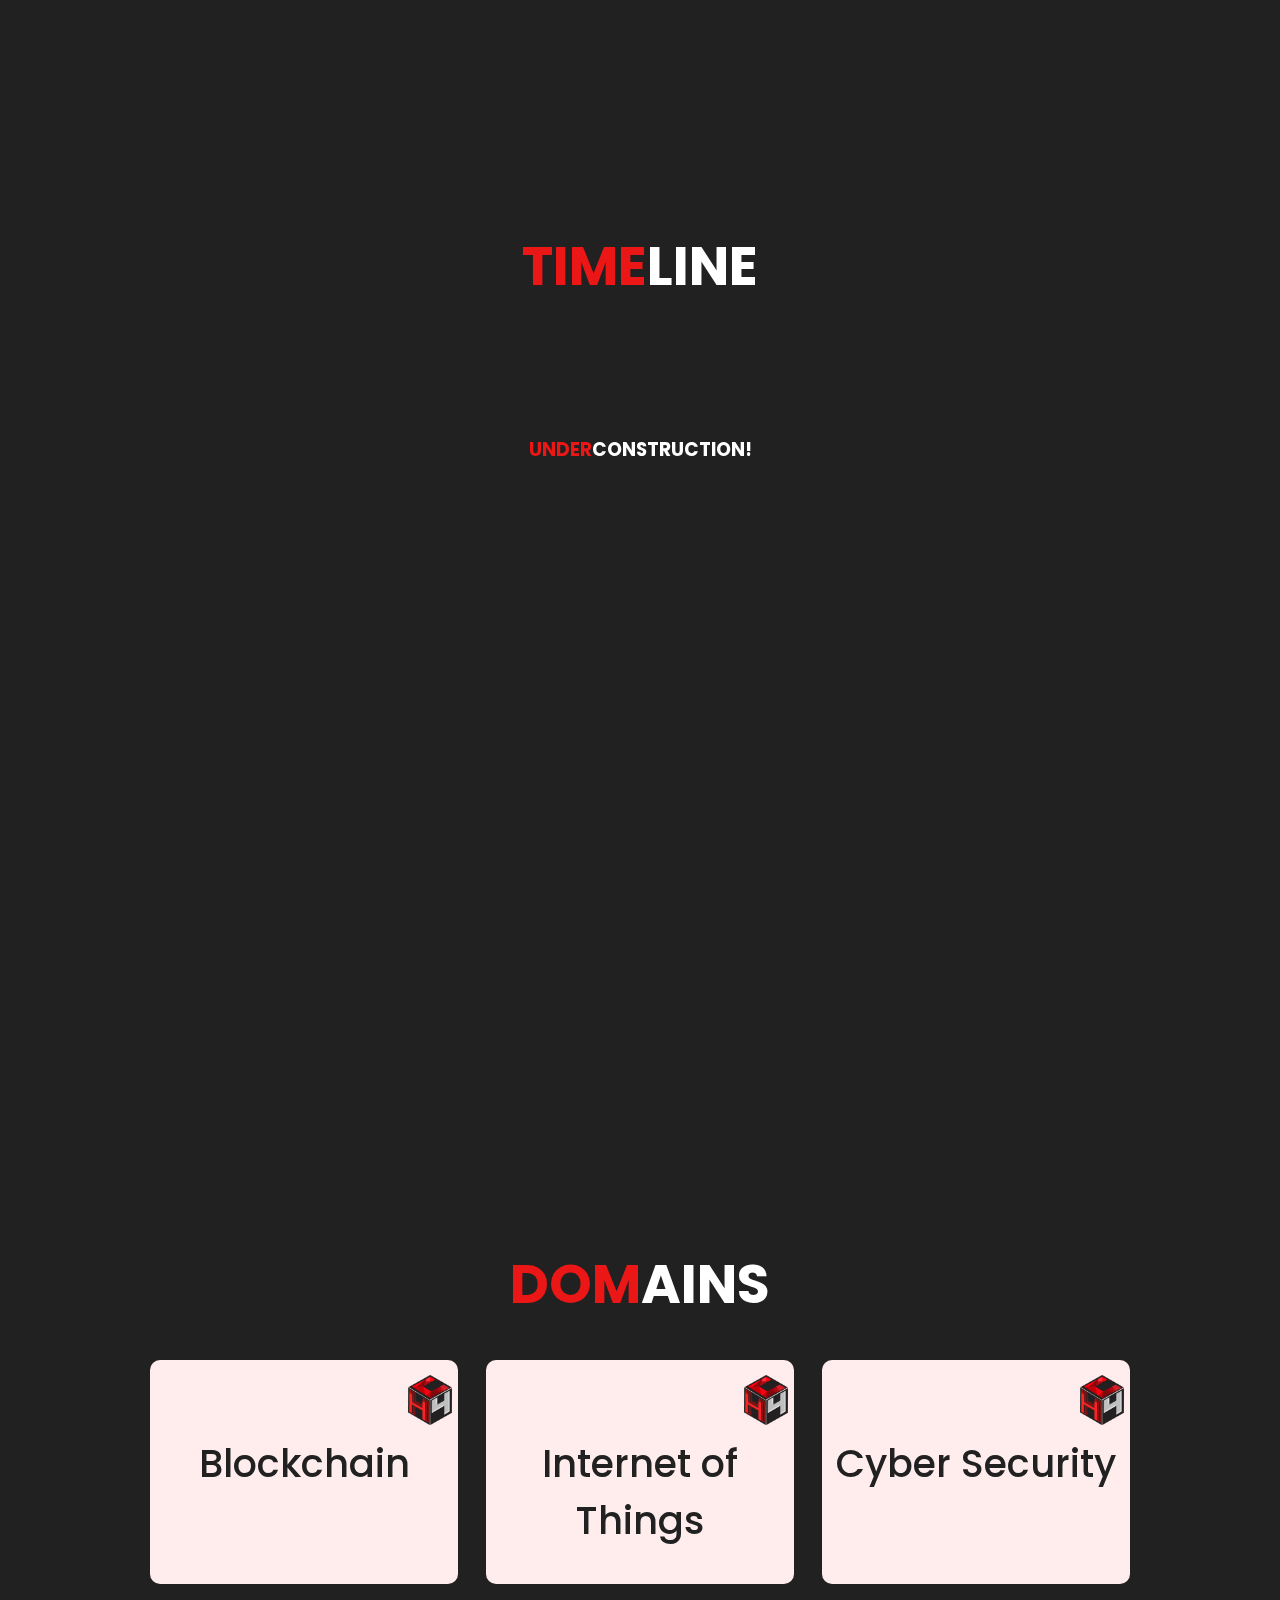
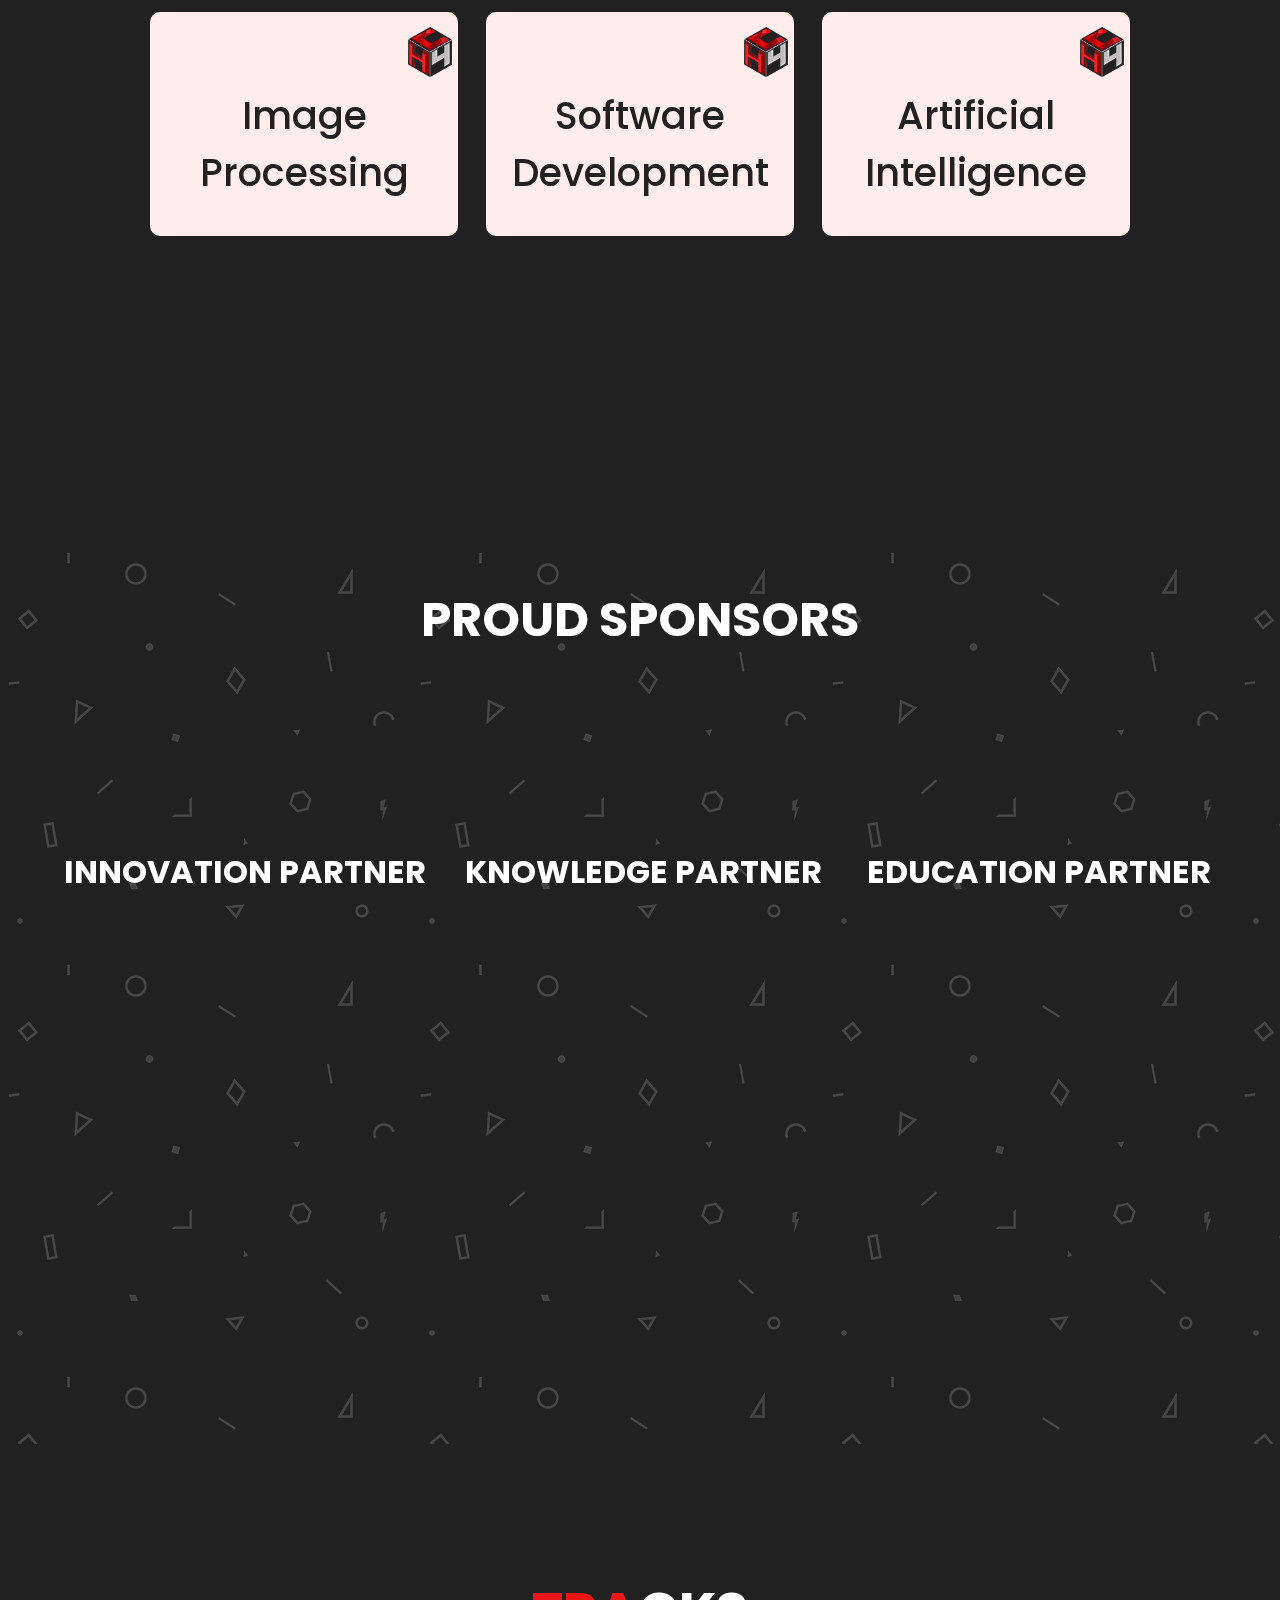
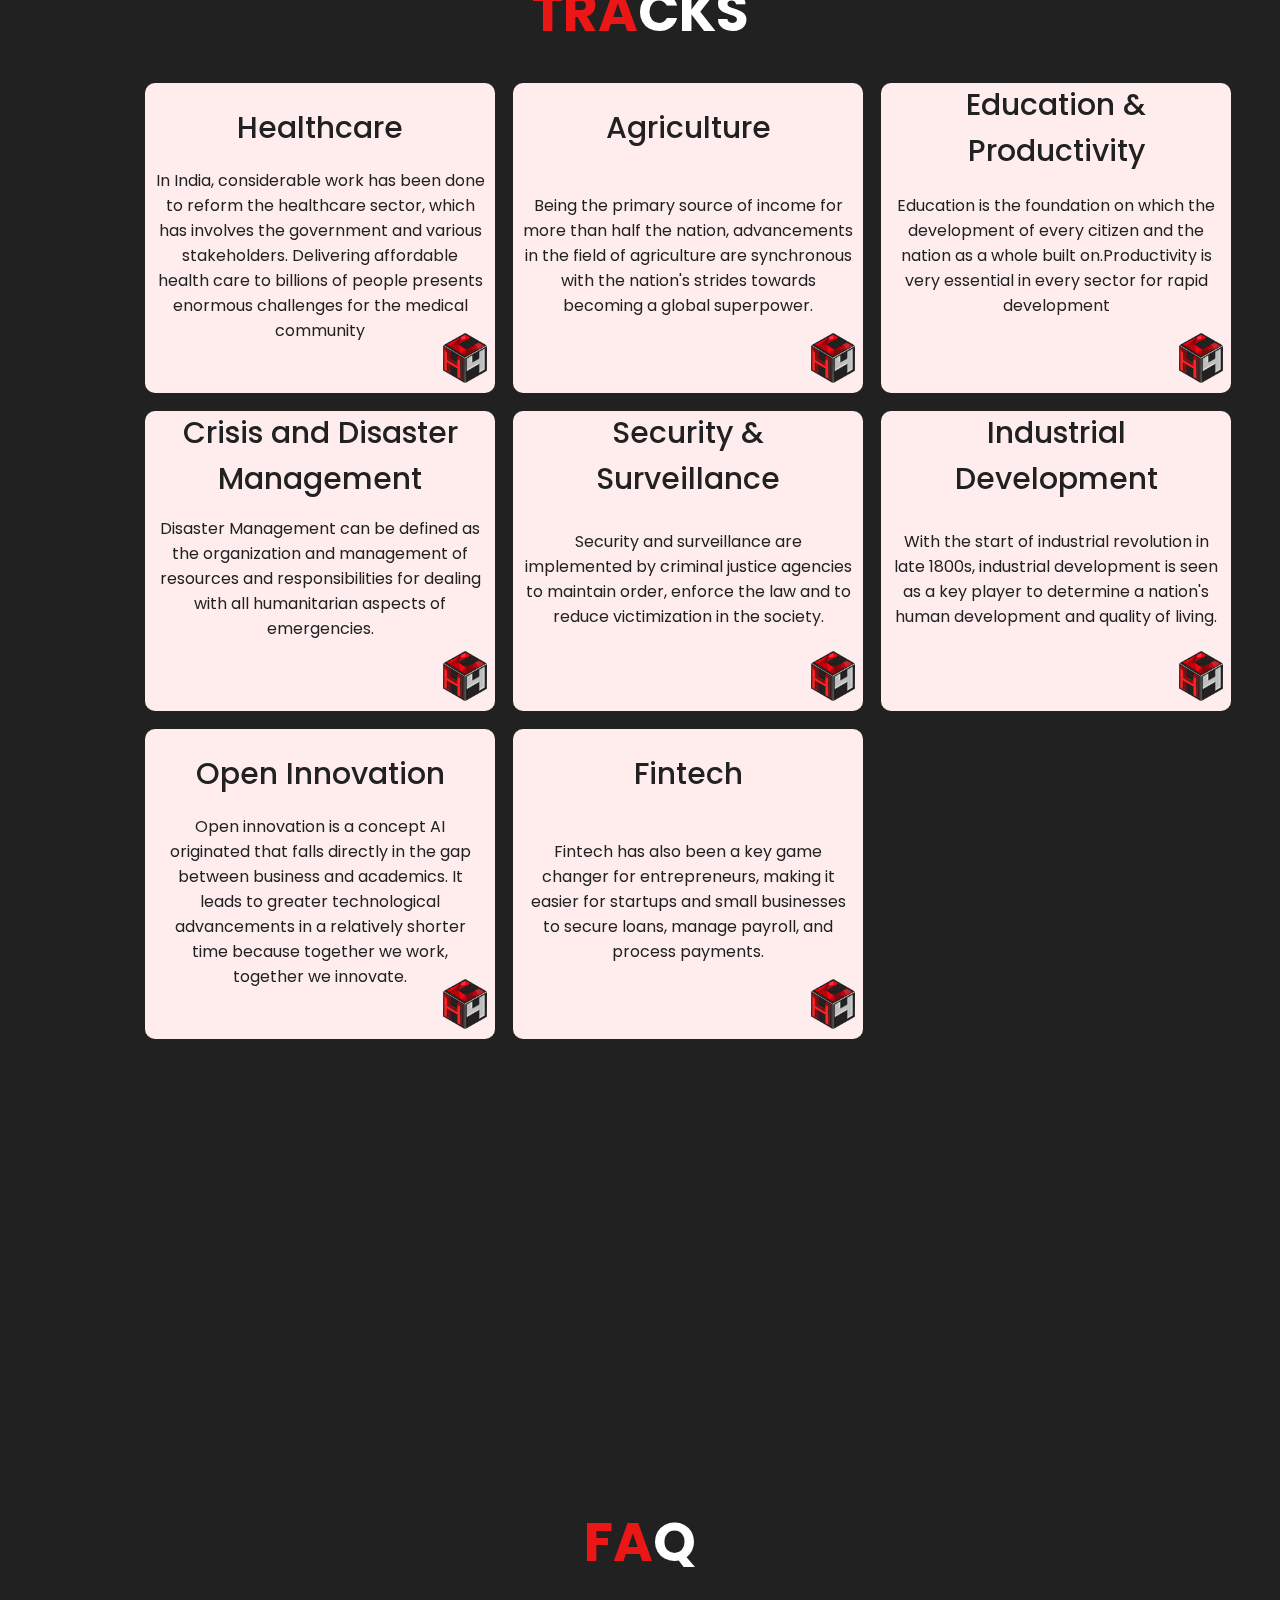
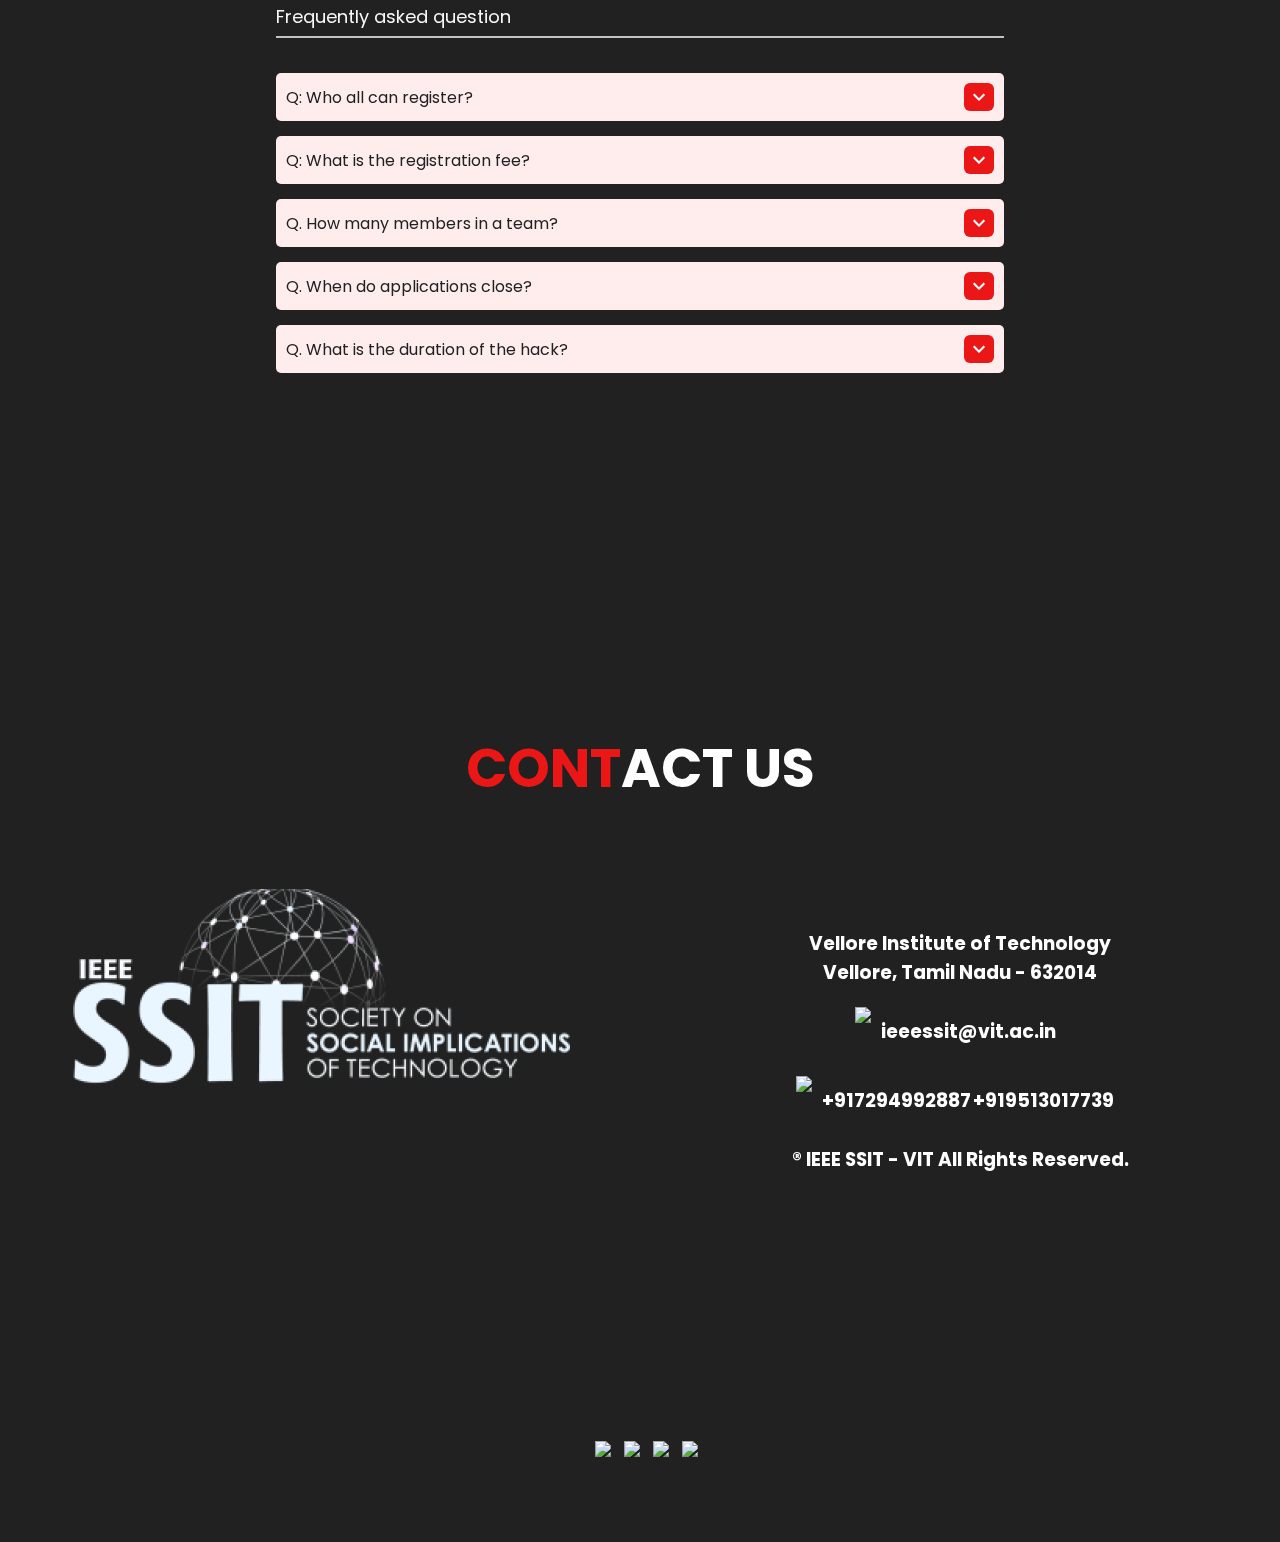
==== commit c4165d1c: "final" ====
--- a/index.html
+++ b/index.html
@@ -5,7 +5,7 @@
   <meta charset="UTF-8">
   <meta http-equiv="X-UA-Compatible" content="IE=edge">
   <meta name="viewport" content="width=device-width, initial-scale=1.0">
-  <title>Hack4Cause 5.0</title>
+  <title>Hack4Cause 4.0</title>
   <link rel="icon" href="assets/images/H4C_redesigned_2@300x.png">
   <link rel="stylesheet" href="./assets/navstyle.css">
   <link rel="stylesheet" href="./assets/style.css">
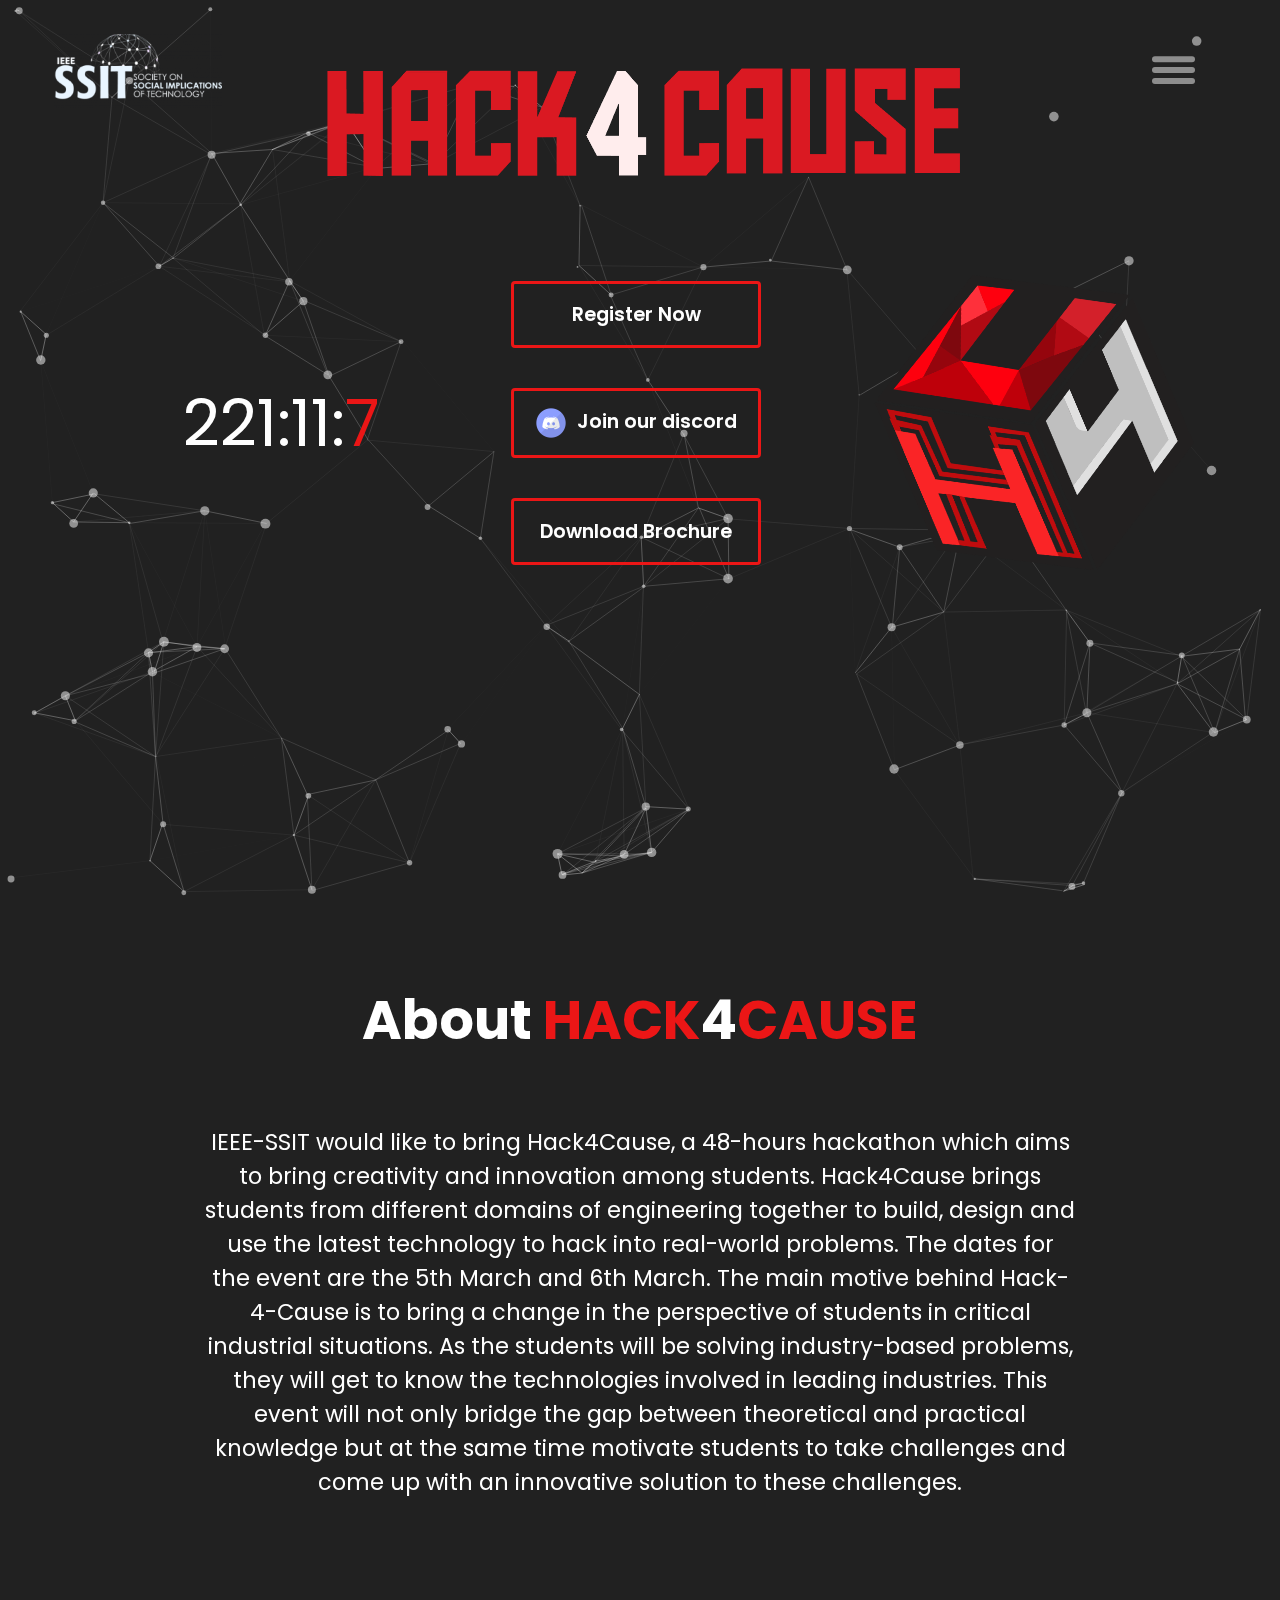
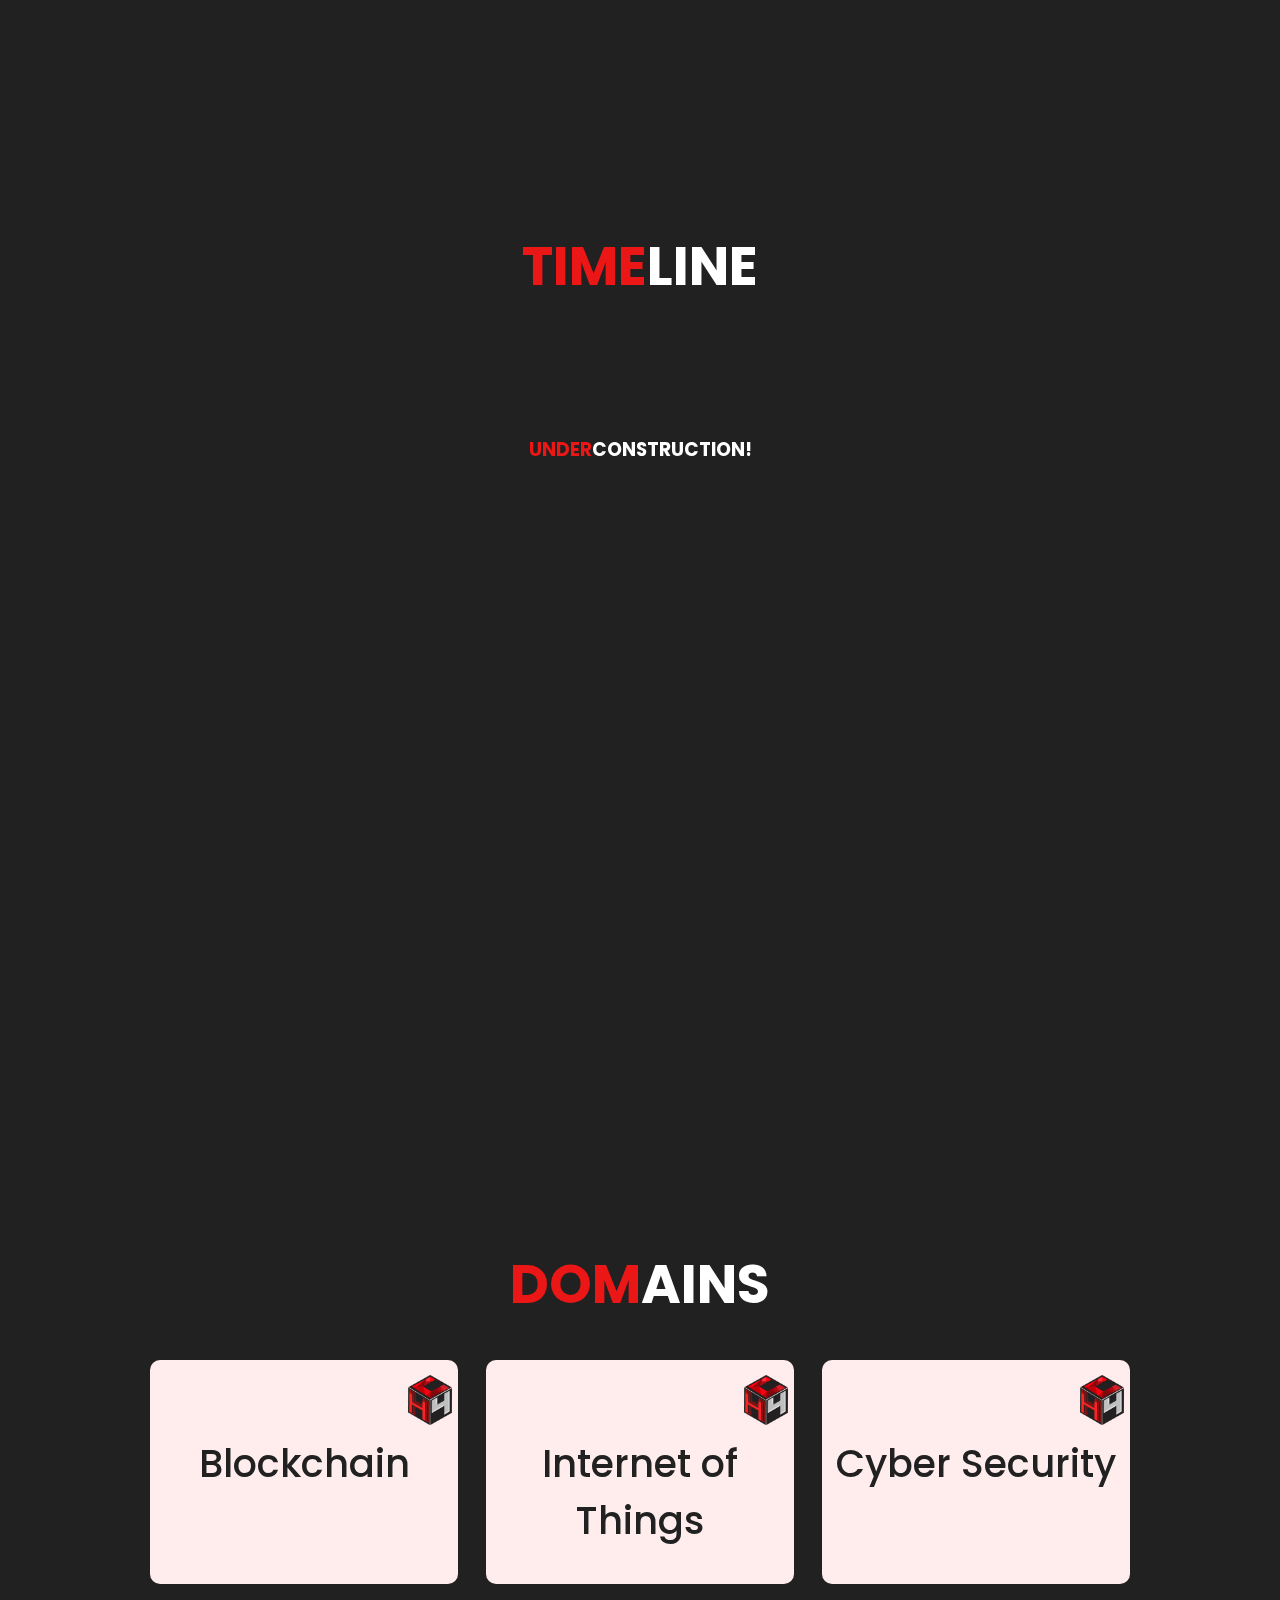
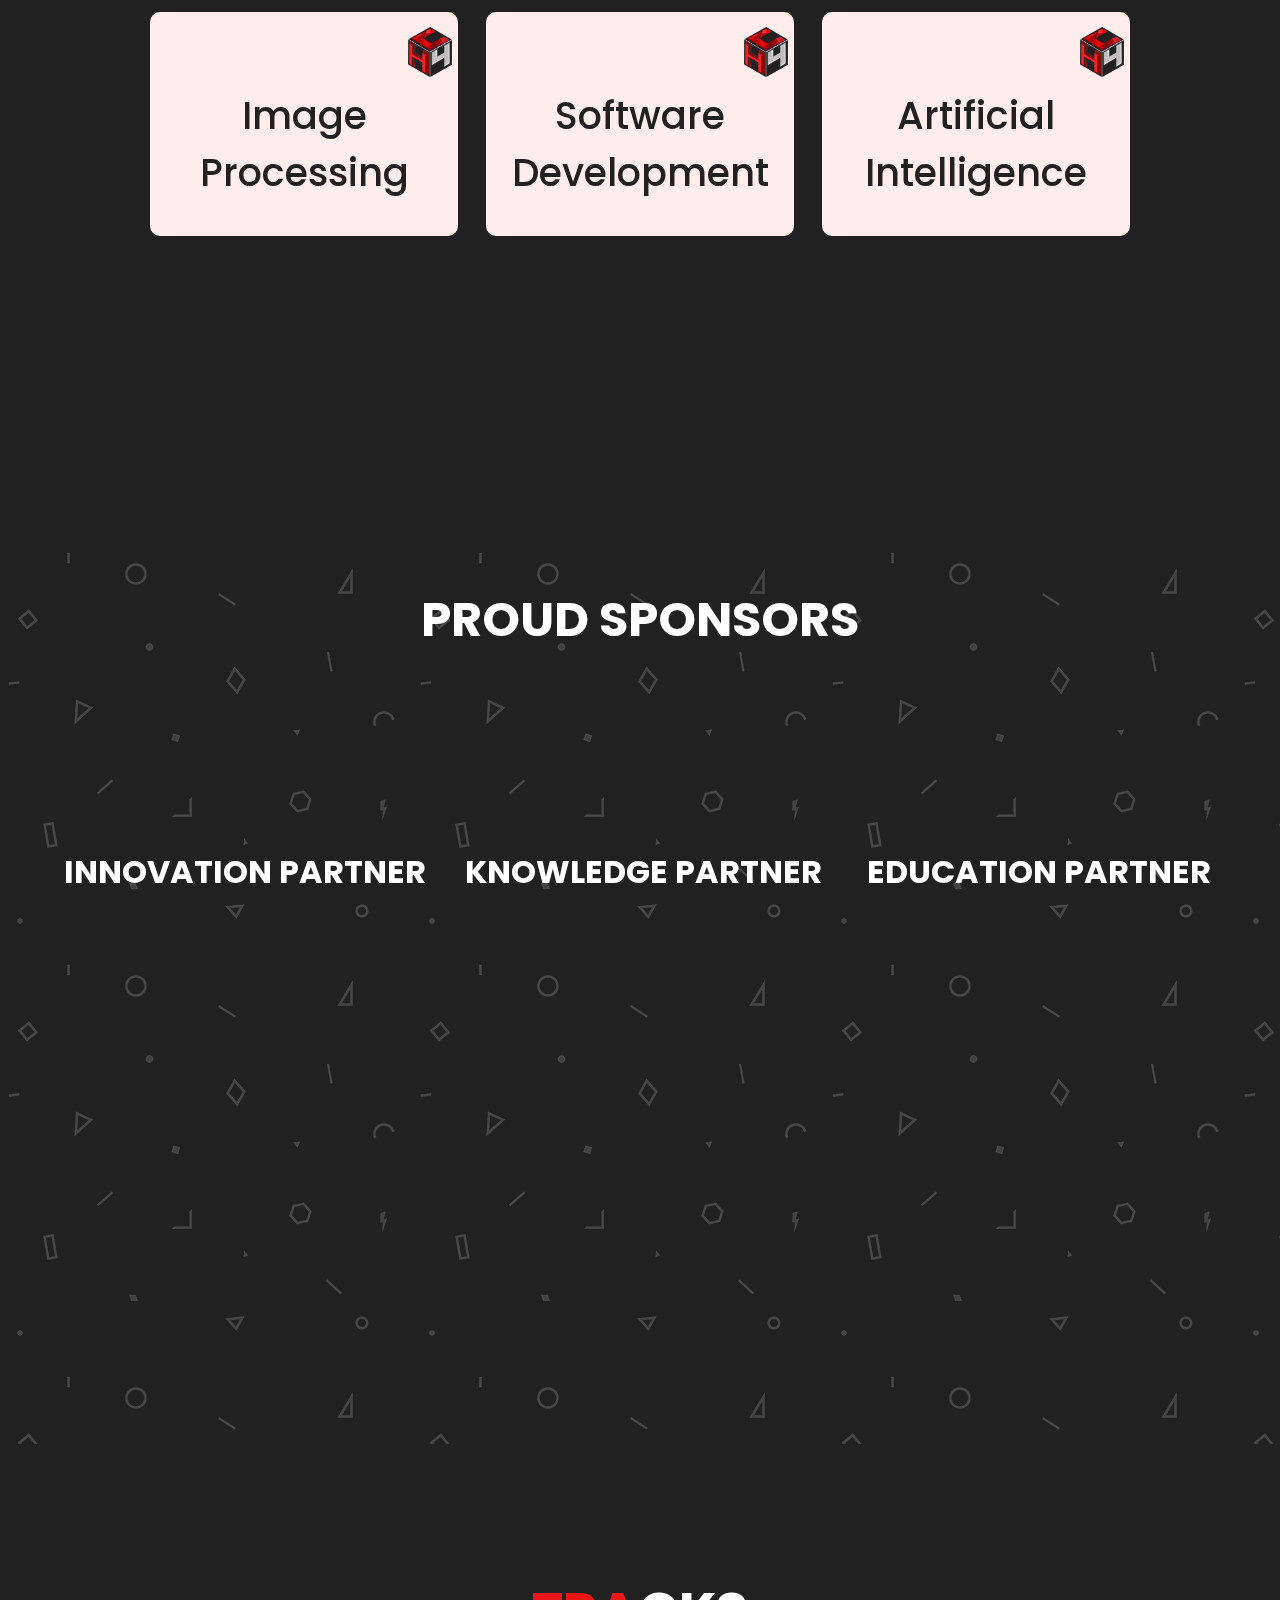
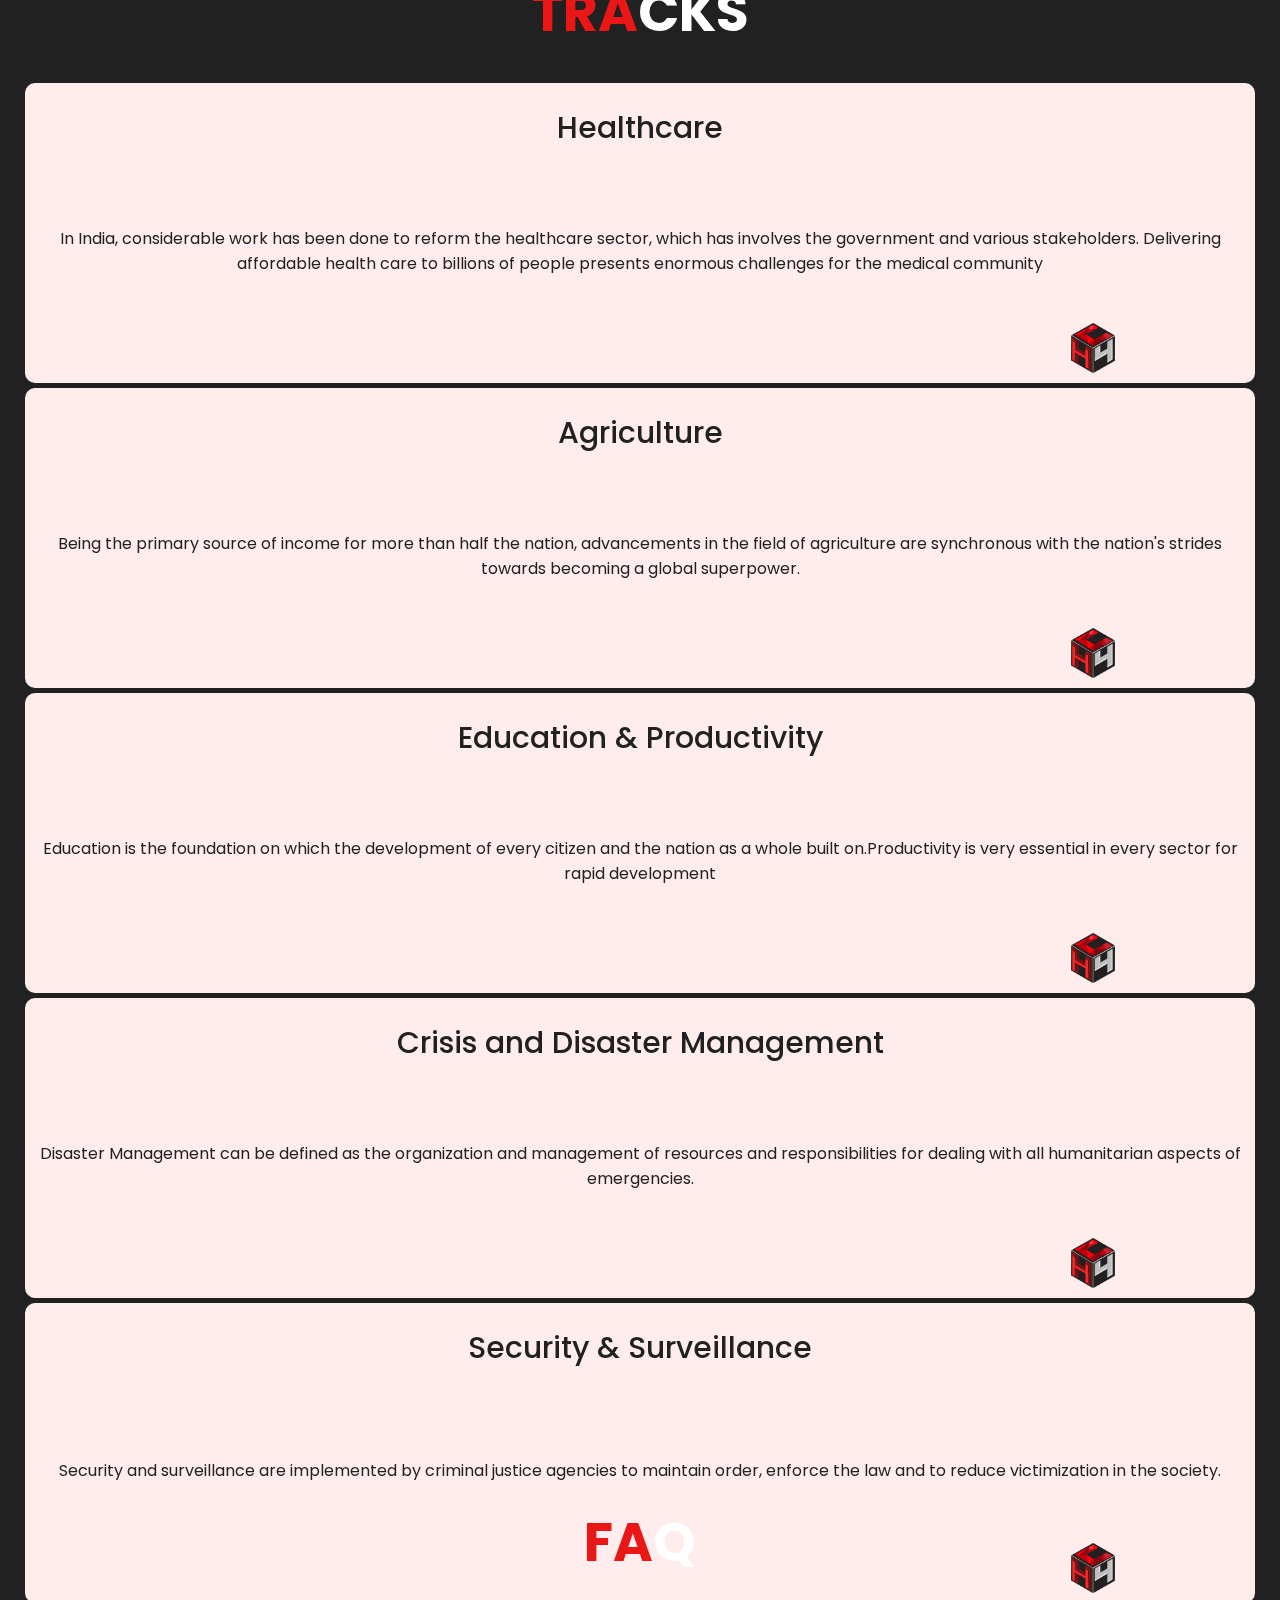
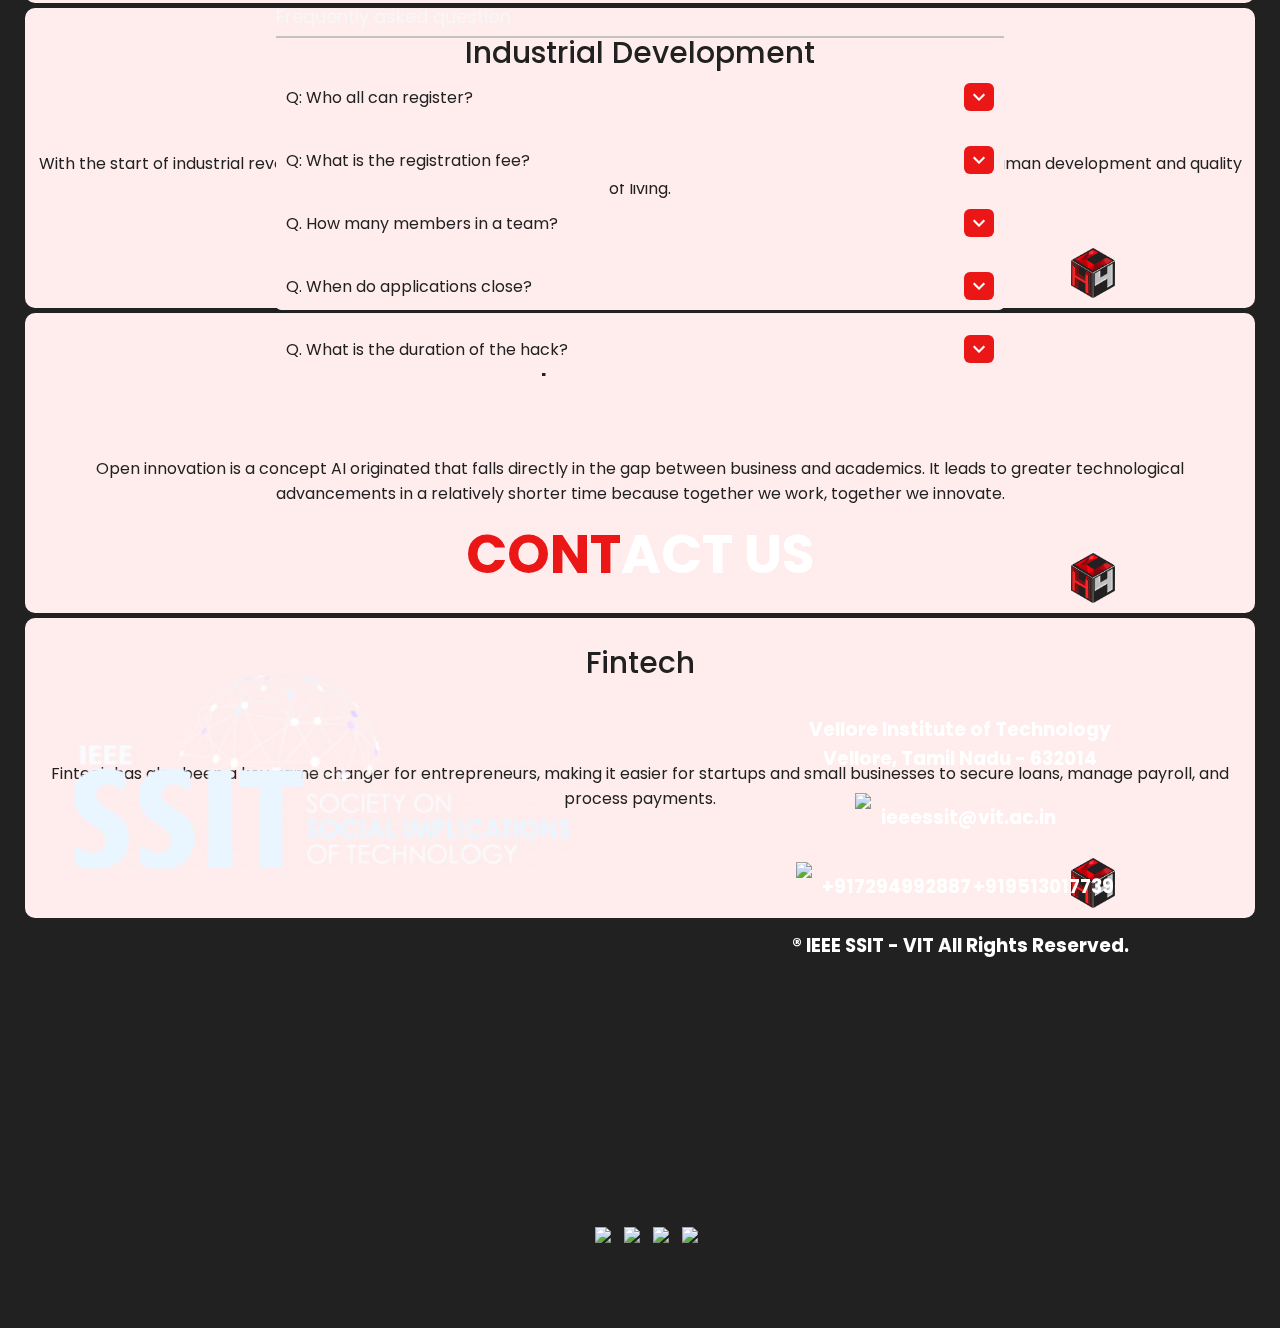
==== commit 9cc972ef: "prefinal" ====
--- a/index.html
+++ b/index.html
@@ -22,7 +22,7 @@
     <a href="#dm">DOMAINS</a>
     <a href="#clients">SPONSORS</a>
     <a href="#tracks">TRACKS</a>
-    <a href="#fq">FAQ</a>
+    <a href="#fqt">FAQ</a>
     <a href="#cnn">CONTACT US</a>
   </div>
   <div class="nav">
@@ -52,9 +52,10 @@
             </ul>
           </ul>
           <ul class="btns">
+            <span id="nbtn">
             <li><button id="register">Register Now</button></li>
             <li>
-              <a href="#" target="_blank">
+              <a href="#" target="">
                 <button id="register">
                   <span class="dc">
                     <img height="32px" src="./assets/images/discord-logo.png" alt="discord" />
@@ -63,8 +64,9 @@
                 </button>
               </a>
             </li>
+          </span>
             <li>
-              <a href="/assets/" download="Brochure.pdf">
+              <a href="./assets/Brochure.pdf" download>
                 <button id="register">
                   <i class="icon fas fa-download"></i>
                   Download Brochure
@@ -196,7 +198,7 @@
     <div class="dom" id="tracks">
       <h1><span style="color: #EB1616;">TRA</span>CKS</h1>
       <div class="main-container">
-        <div class="cards">
+        <div class="cardsi">
           <div class="cardi">
             <h2 class="title_tracks">Healthcare</h2>
             <p id="pt">In India, considerable work has been done to reform the healthcare sector, which has involves the
@@ -250,7 +252,7 @@
         </div>
       </div>
     </div>
-    <div class="fq">
+    <div class="fq" id="fqt">
       <h2><span style="color: #EB1616">FA</span>Q</h2>
     <div class="faq" id="fq">
       <div class="global-label">
@@ -366,7 +368,6 @@
         </div>
       </div>
     </div>
-  </div>
       <div class="contacts" id="cnn">
         <h1><span style="color: #EB1616;">CONT</span>ACT US</h1>
         <div class="con">
@@ -496,6 +497,12 @@
       })
 
     </script>
+    <script>
+      var p=document.getElementById('nbtn');
+      p.addEventListener("click", function() {
+  alert("UNDER CONSTRUCTION!");
+});
+    </script>
     </body>
 
 </html>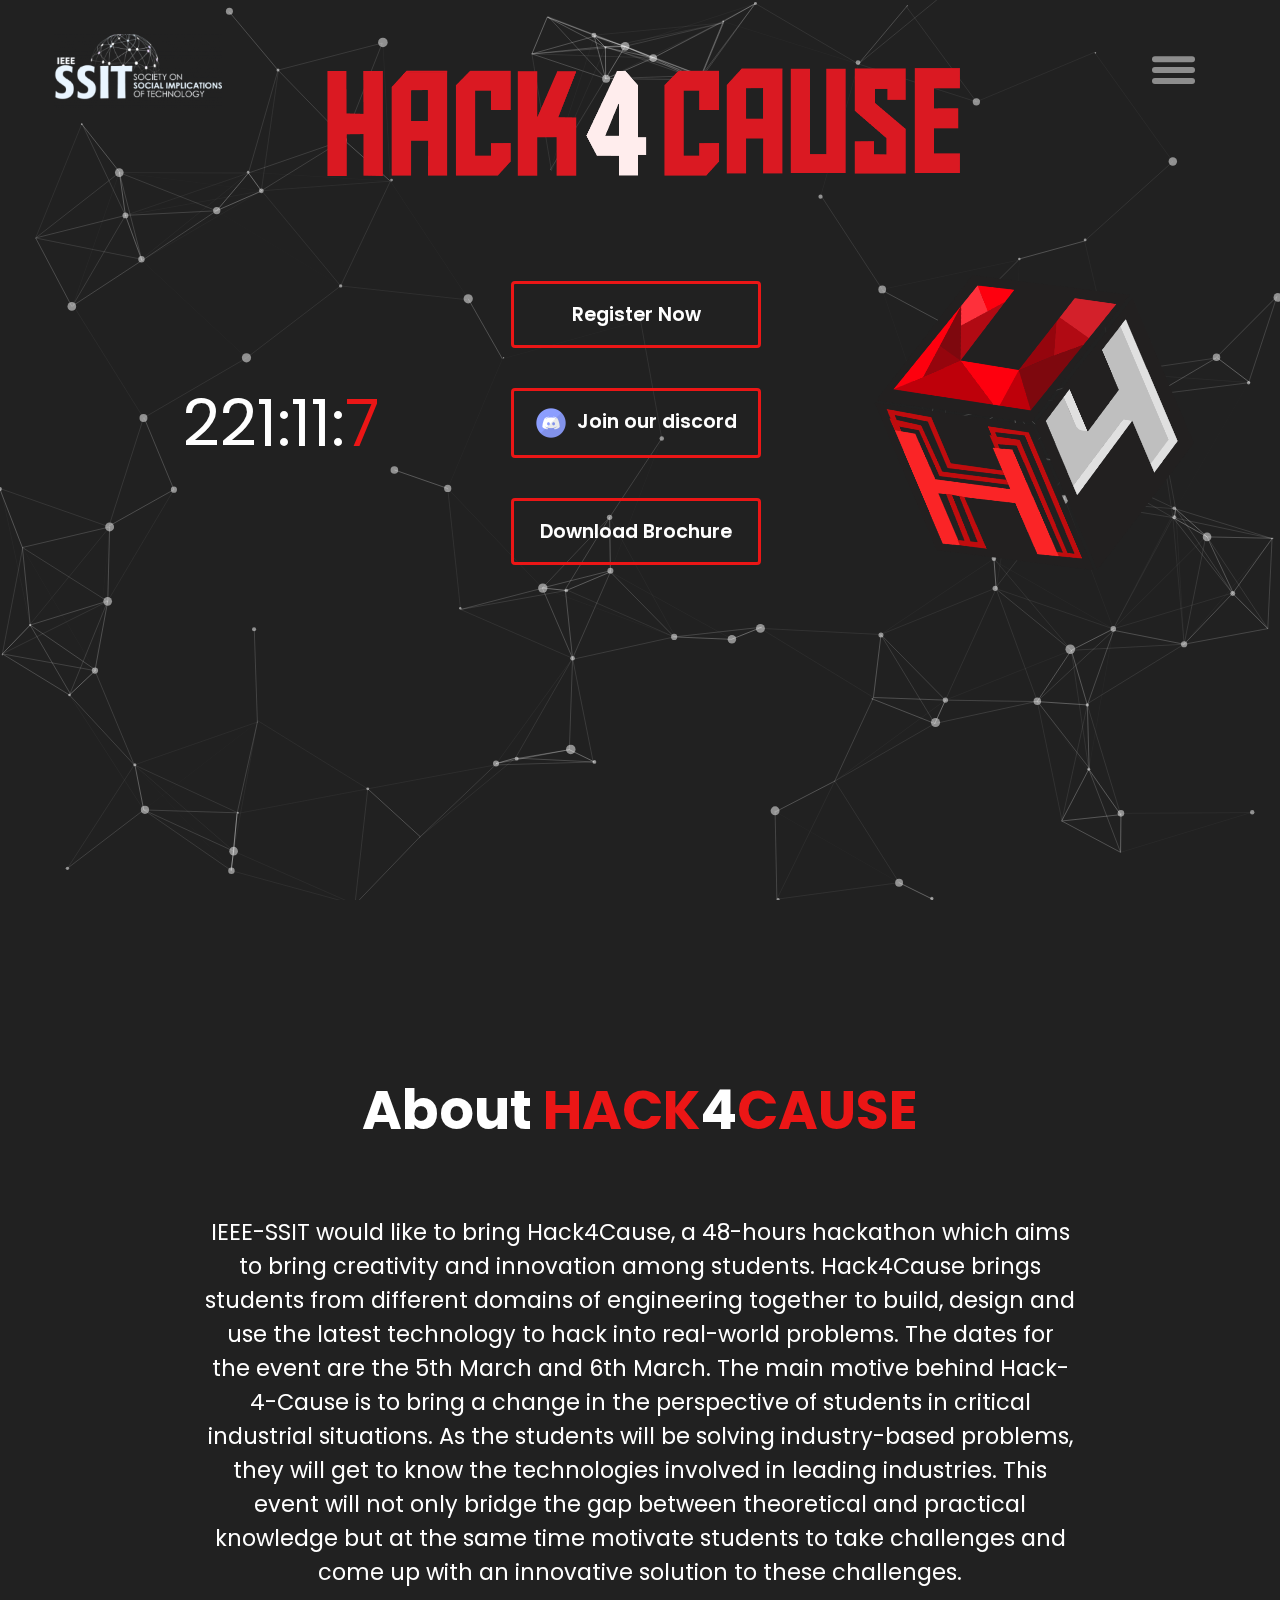
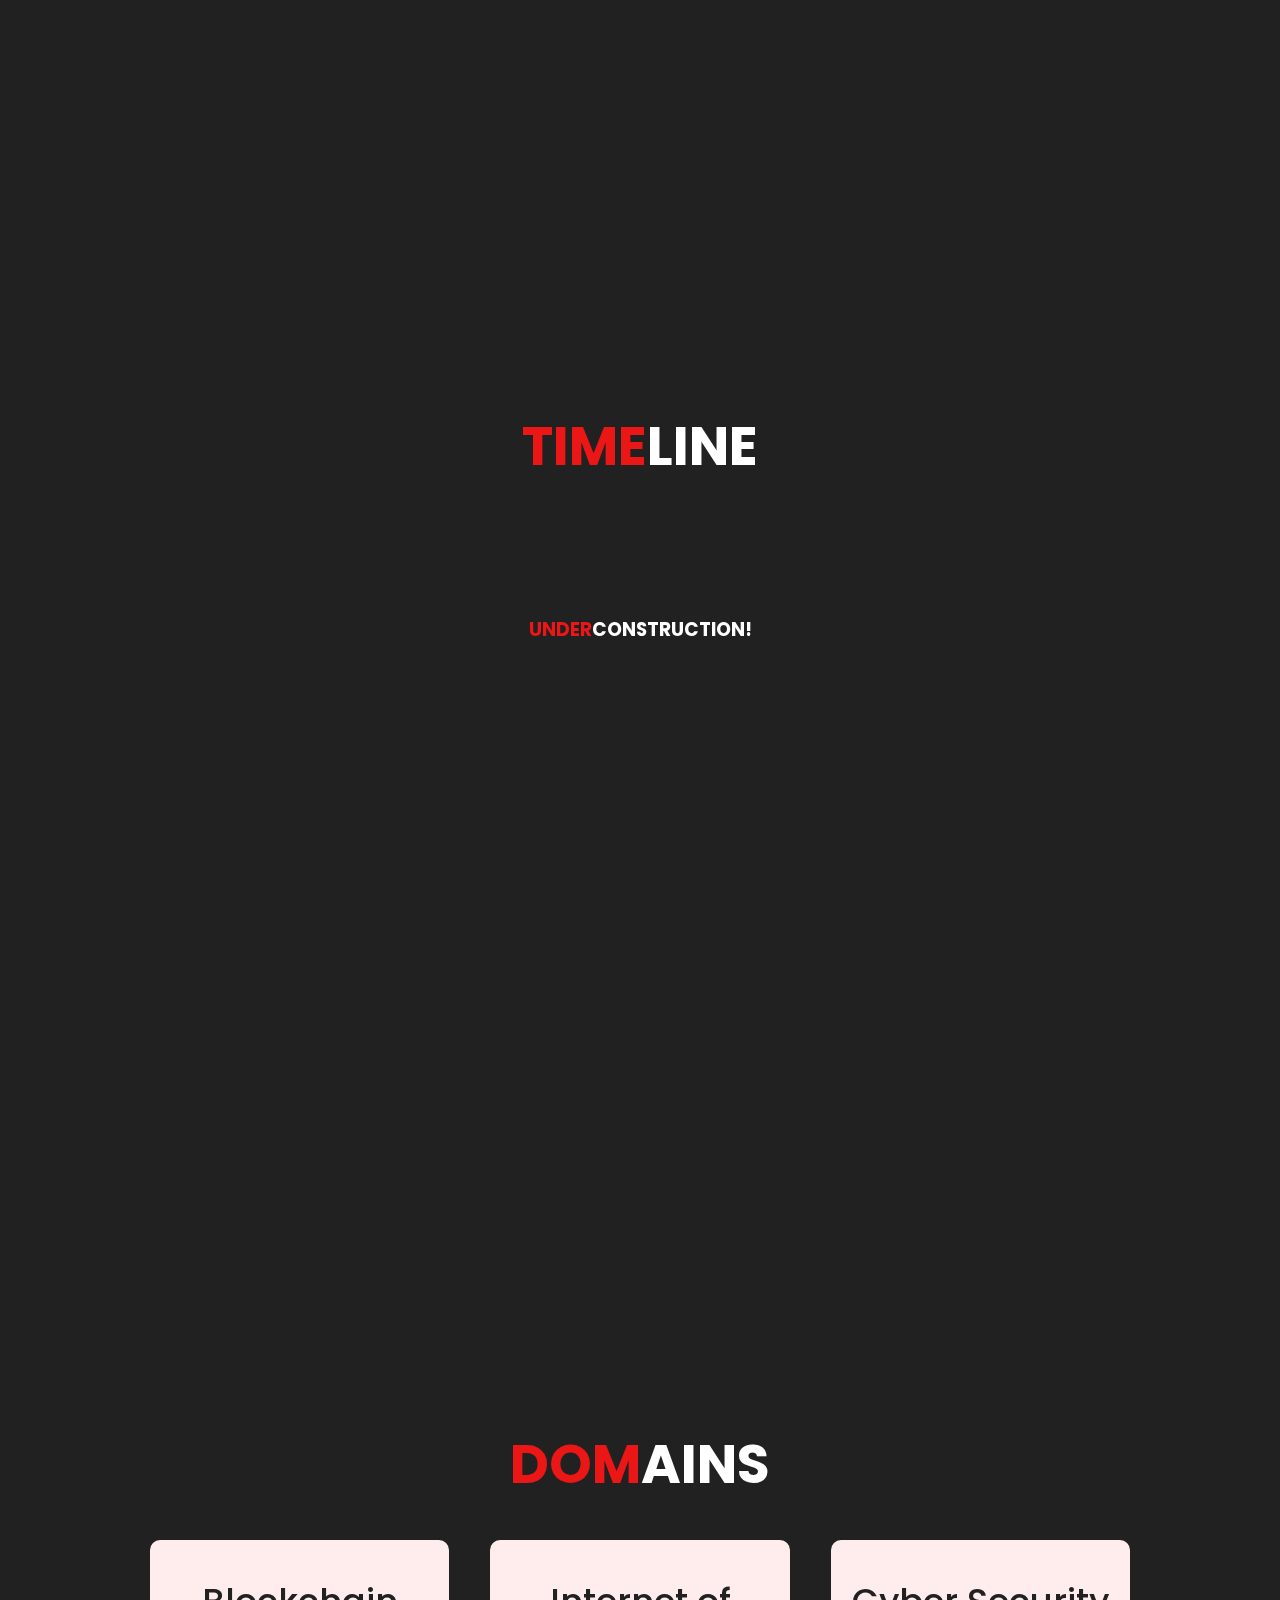
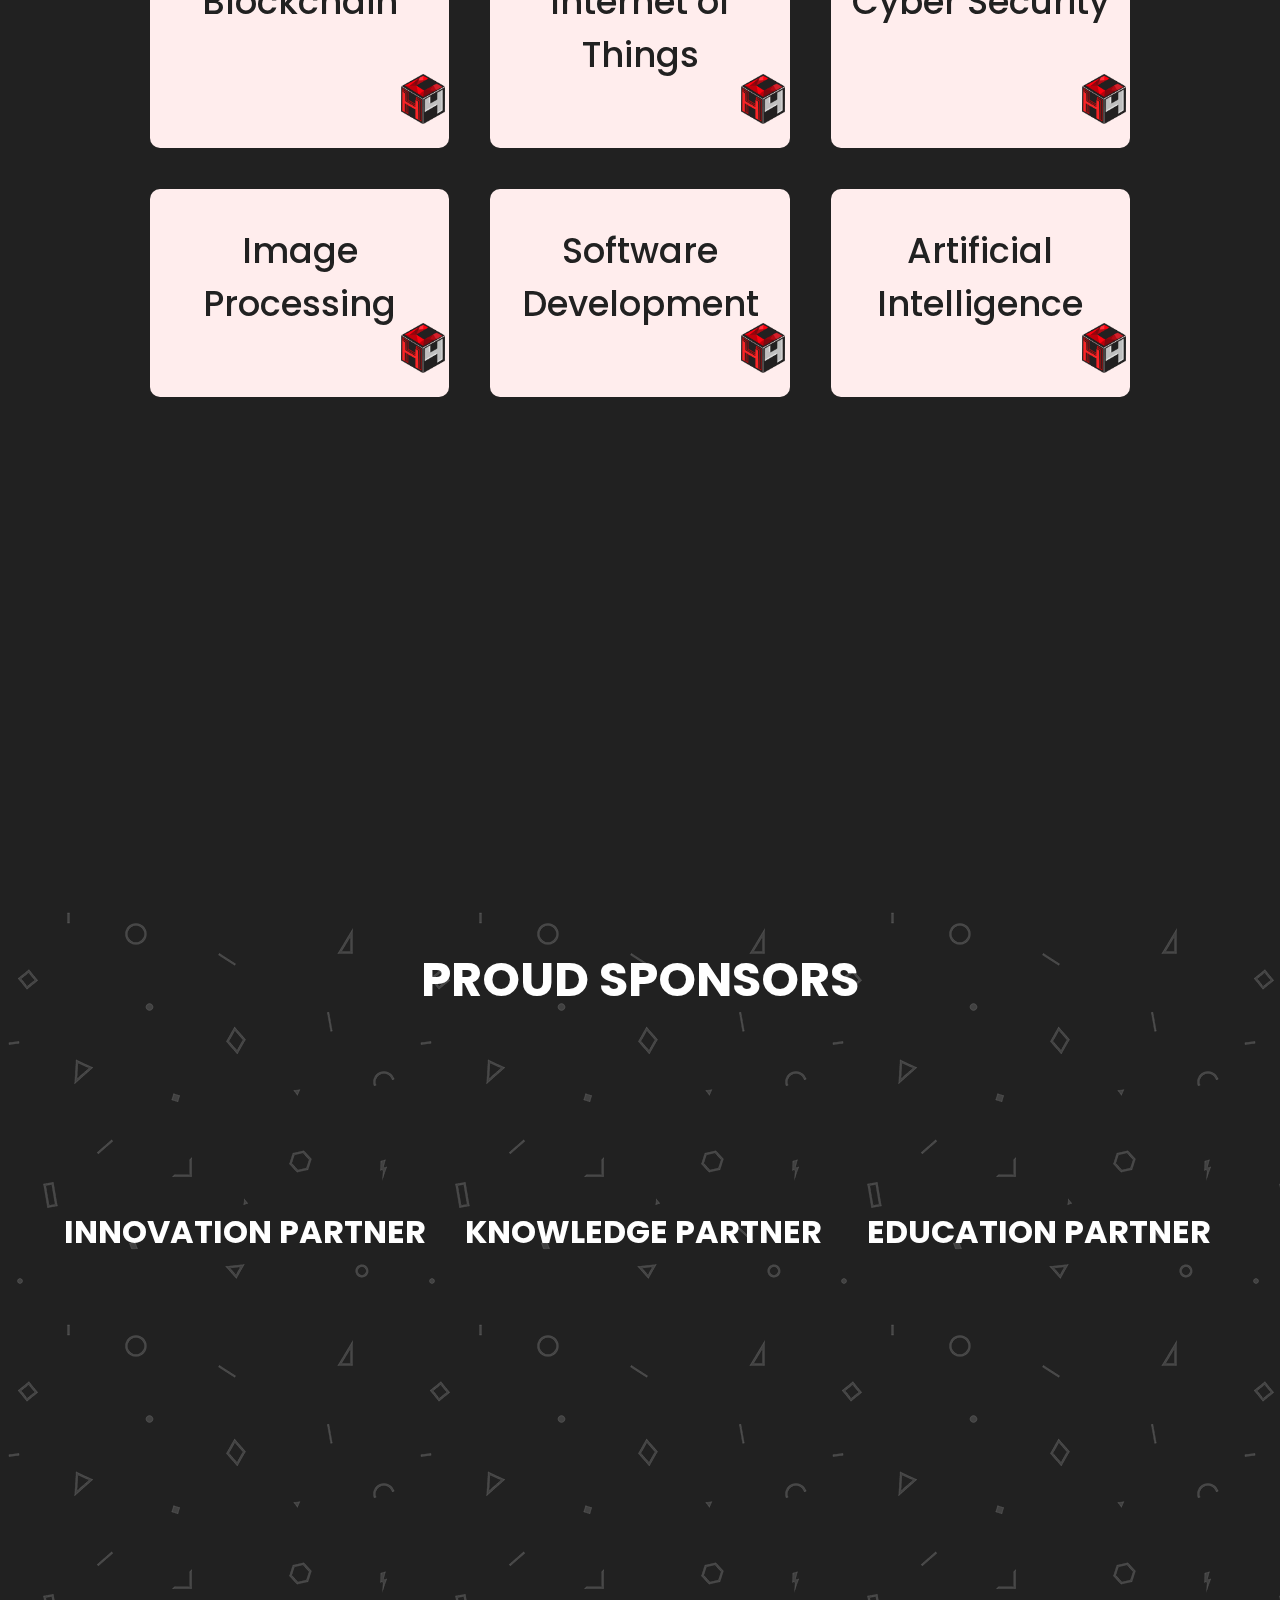
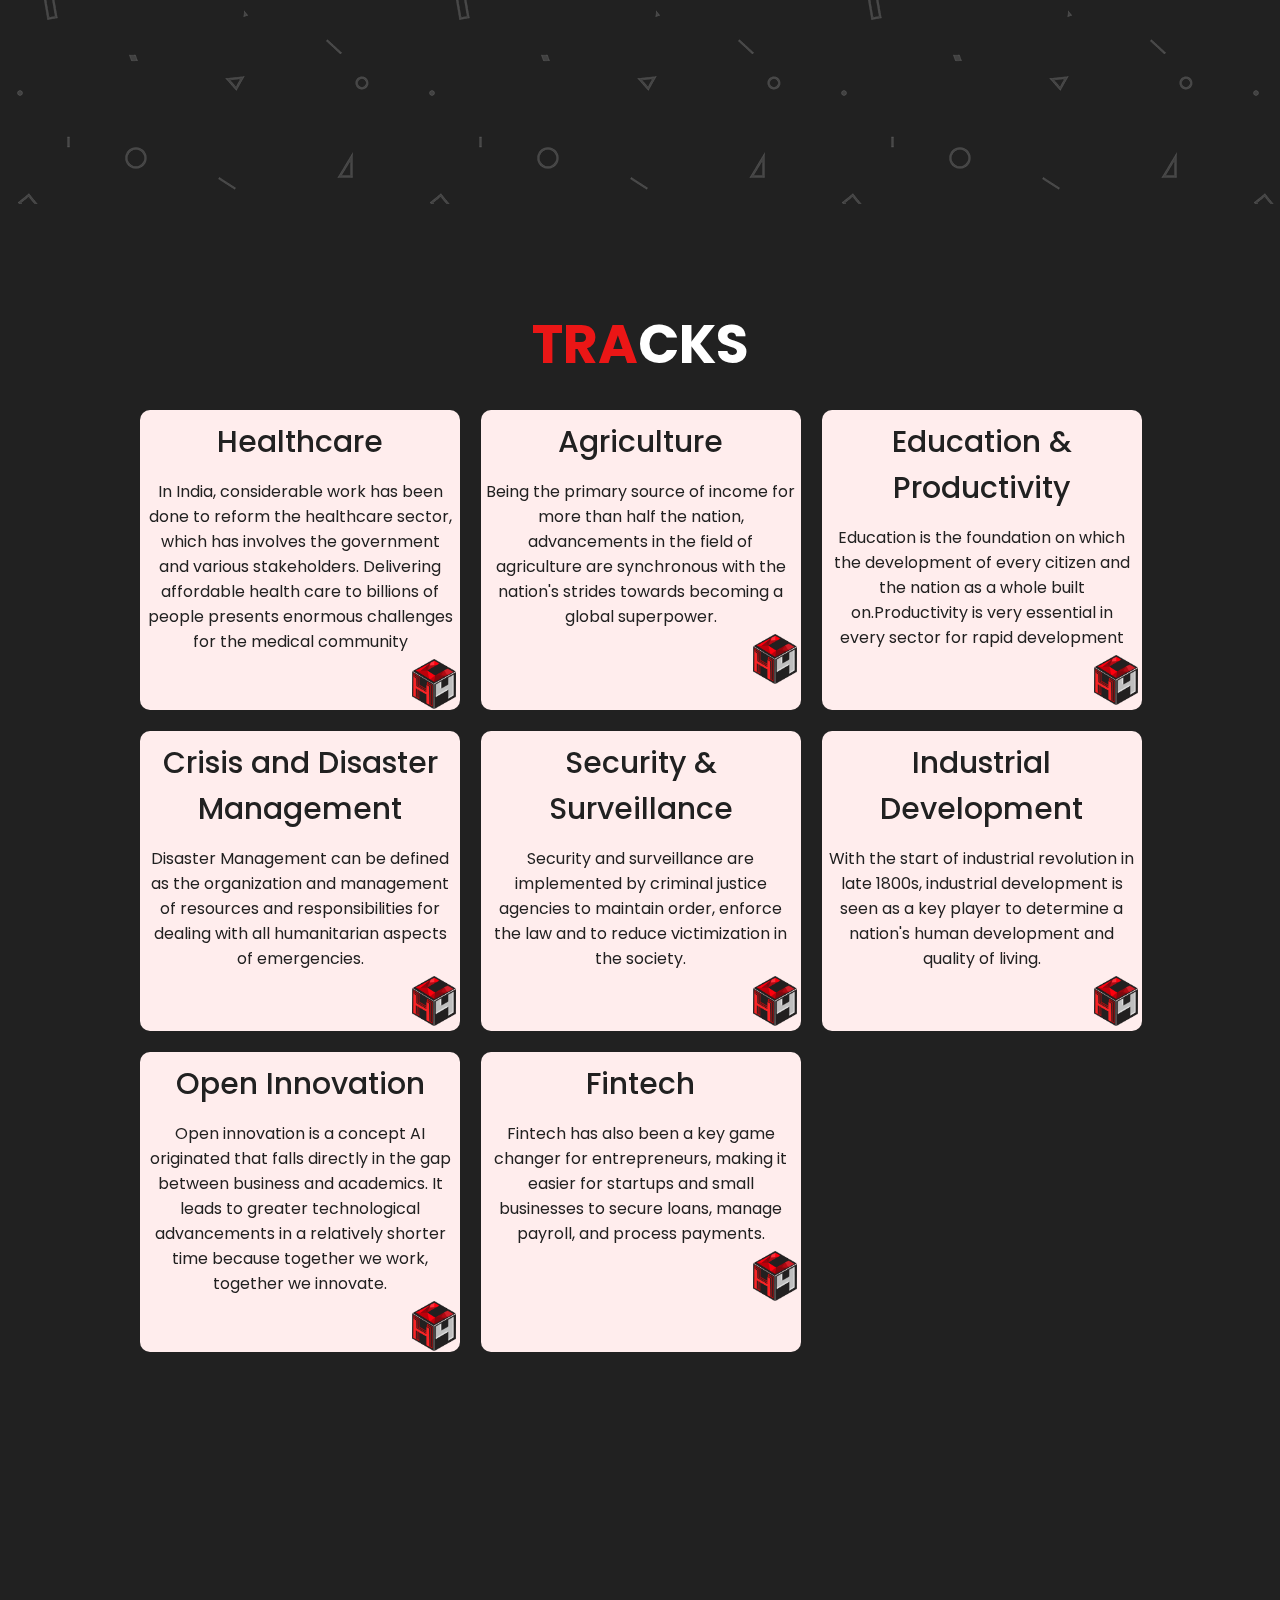
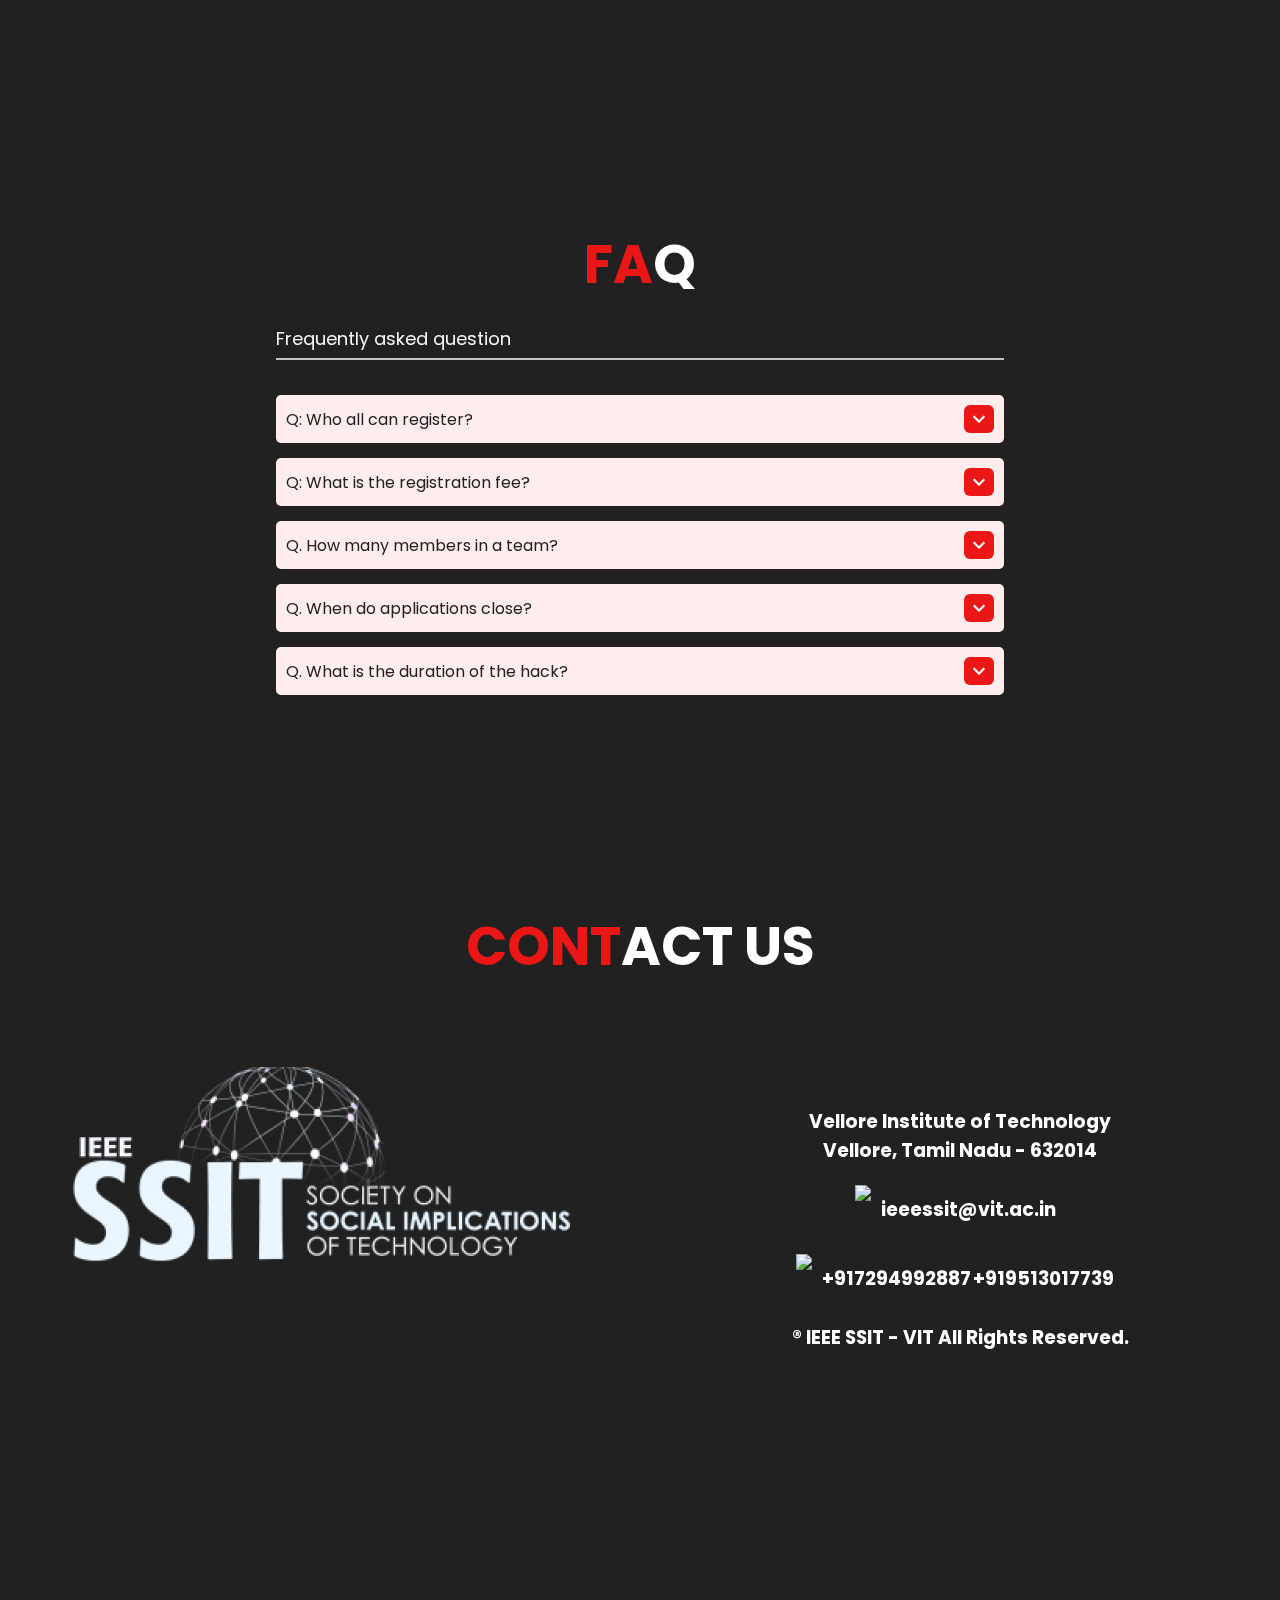
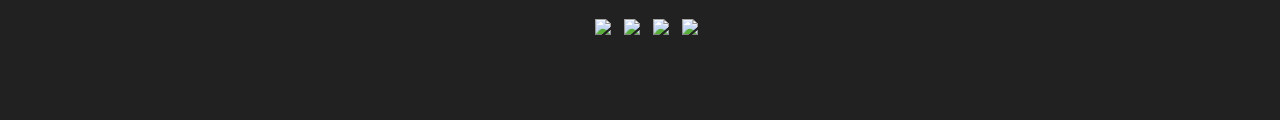
==== commit d2c826c1: "final" ====
--- a/index.html
+++ b/index.html
@@ -198,52 +198,52 @@
     <div class="dom" id="tracks">
       <h1><span style="color: #EB1616;">TRA</span>CKS</h1>
       <div class="main-container">
-        <div class="cardsi">
-          <div class="cardi">
+        <div class="cardsi" id="cards-con">
+          <div class="cardi" id="c1">
             <h2 class="title_tracks">Healthcare</h2>
             <p id="pt">In India, considerable work has been done to reform the healthcare sector, which has involves the
               government and various stakeholders. Delivering affordable health care to billions of people presents
               enormous challenges for the medical community</p>
             <img class="tracklogo" src="assets/images/H4C_redesigned_2@300x.png">
           </div>
-          <div class="cardi">
+          <div class="cardi" id="c2">
             <h2 class="title_tracks">Agriculture</h2>
             <p id="pt">Being the primary source of income for more than half the nation, advancements in the field of
               agriculture are synchronous with the nation's strides towards becoming a global superpower.</p>
             <img class="tracklogo" src="assets/images/H4C_redesigned_2@300x.png">
           </div>
-          <div class="cardi">
+          <div class="cardi" id="c3">
             <h2 class="title_tracks">Education & Productivity</h2>
             <p id="pt">Education is the foundation on which the development of every citizen and the nation as a whole
               built on.Productivity is very essential in every sector for rapid development</p>
             <img class="tracklogo" src="assets/images/H4C_redesigned_2@300x.png">
           </div>
-          <div class="cardi">
+          <div class="cardi" id="c4">
             <h2 class="title_tracks">Crisis and Disaster Management</h2>
             <p id="pt">Disaster Management can be defined as the organization and management of resources and
               responsibilities for dealing with all humanitarian aspects of emergencies.</p>
             <img class="tracklogo" src="assets/images/H4C_redesigned_2@300x.png">
           </div>
-          <div class="cardi">
+          <div class="cardi" id="c5">
             <h2 class="title_tracks">Security & Surveillance</h2>
             <p id="pt">Security and surveillance are implemented by criminal justice agencies to maintain order, enforce
               the law and to reduce victimization in the society.</p>
             <img class="tracklogo" src="assets/images/H4C_redesigned_2@300x.png">
           </div>
-          <div class="cardi">
+          <div class="cardi" id="c6">
             <h2 class="title_tracks">Industrial Development</h2>
             <p id="pt">With the start of industrial revolution in late 1800s, industrial development is seen as a key
               player to determine a nation's human development and quality of living.</p>
             <img class="tracklogo" src="assets/images/H4C_redesigned_2@300x.png">
           </div>
-          <div class="cardi">
+          <div class="cardi" id="c7">
             <h2 class="title_tracks">Open Innovation</h2>
             <p id="pt">Open innovation is a concept AI originated that falls directly in the gap between business and
               academics. It leads to greater technological advancements in a relatively shorter time because together we
               work, together we innovate.</p>
             <img class="tracklogo" src="assets/images/H4C_redesigned_2@300x.png">
           </div>
-          <div class="cardi">
+          <div class="cardi" id="c8">
             <h2 class="title_tracks">Fintech</h2>
             <p id="pt">Fintech has also been a key game changer for entrepreneurs, making it easier for startups and
               small businesses to secure loans, manage payroll, and process payments.</p>
@@ -251,6 +251,16 @@
           </div>
         </div>
       </div>
+      <span class="bttn" style="display: none;">
+      <a id="btn1"><svg  xmlns="http://www.w3.org/2000/svg" width="56" height="56" fill="currentColor" class="bi bi-arrow-left-circle" viewBox="0 0 16 16">
+        <path fill-rule="evenodd" d="M1 8a7 7 0 1 0 14 0A7 7 0 0 0 1 8zm15 0A8 8 0 1 1 0 8a8 8 0 0 1 16 0zm-4.5-.5a.5.5 0 0 1 0 1H5.707l2.147 2.146a.5.5 0 0 1-.708.708l-3-3a.5.5 0 0 1 0-.708l3-3a.5.5 0 1 1 .708.708L5.707 7.5H11.5z"/>
+      </svg>
+    </a>
+      <a id="btn2"><svg id="btn2" xmlns="http://www.w3.org/2000/svg" width="56" height="56" fill="currentColor" class="bi bi-arrow-right-circle" viewBox="0 0 16 16">
+        <path fill-rule="evenodd" d="M1 8a7 7 0 1 0 14 0A7 7 0 0 0 1 8zm15 0A8 8 0 1 1 0 8a8 8 0 0 1 16 0zM4.5 7.5a.5.5 0 0 0 0 1h5.793l-2.147 2.146a.5.5 0 0 0 .708.708l3-3a.5.5 0 0 0 0-.708l-3-3a.5.5 0 1 0-.708.708L10.293 7.5H4.5z"/>
+      </svg>
+    </a>
+    </span>
     </div>
     <div class="fq" id="fqt">
       <h2><span style="color: #EB1616">FA</span>Q</h2>
@@ -503,6 +513,36 @@
   alert("UNDER CONSTRUCTION!");
 });
     </script>
+    <script type="text/javascript">
+      function slide(direction,cnt){
+    var container = document.getElementById('cards-con');
+        if(direction == 'left'){
+          if(cnt>0){
+            cnt=cnt-1;
+            var kl=`c${cnt}`;
+            kl.scrollIntoView(true);
+
+          }
+        } else {
+          if(cnt<7){
+            cnt=cnt+1;
+            var kl=`c${cnt}`;
+            kl.scrollIntoView(true);
+
+          }
+        }
+}
+var p=document.getElementById('btn1');
+var k=document.getElementById('btn2');
+var cnt=0;
+      p.addEventListener("click", function() {
+  slide("left",cnt);
+});
+k.addEventListener("click", function() {
+  slide("right",cnt);
+});
+
+    </script>
     </body>
 
 </html>--- a/assets/style.css
+++ b/assets/style.css
@@ -13,6 +13,12 @@
     font-family: "Poppins";
     color: white;
     
+}
+#abt,#time,#cnn,#tracks{
+  margin-top: 10vh;
+}
+.homeparent{
+  margin: auto;
 }
 ul{list-style-type: none;}
 #countdown {
@@ -289,7 +295,9 @@
 }
 .card__title{
   text-align: center;
-  font-size:2.4em;
+  font-size:2.2em;
+  -ms-transform: translateY(25%);
+  transform: translateY(25%);
 }
 .dom h1,.fq h2{
   text-align: center;
@@ -331,27 +339,24 @@
 
 /* CARDS */
 
-.cards {
+.cards,.cardsi{
   max-width: 1000px;
   margin: 0;
   margin-left:0px;
   display: grid;
-  grid-gap: 0.5rem;
+  grid-gap: 1.3rem;
   height: inherit;
   margin: 0 auto;
   
 }
-.card{
-  flex-basis: 40%;
-}
-.cards::-webkit-scrollbar-track,.timeline-main::-webkit-scrollbar-track
+#tracks::-webkit-scrollbar-track,.timeline-main::-webkit-scrollbar-track
 {
 	-webkit-box-shadow: inset 0 0 6px rgba(0,0,0,0.3);
 	background-color: white;
   
 }
 
-.cards::-webkit-scrollbar,.timeline-main::-webkit-scrollbar
+#tracks::-webkit-scrollbar,.timeline-main::-webkit-scrollbar
 {
 	width: 6px;
   height: 10px;
@@ -359,7 +364,7 @@
   
 }
 
-.cards::-webkit-scrollbar-thumb,.timeline-main::-webkit-scrollbar-thumb
+#tracks::-webkit-scrollbar-thumb,.timeline-main::-webkit-scrollbar-thumb
 {
 	background-color:#EB1616;
 }
@@ -367,12 +372,10 @@
 .card {
   margin: 10px;
   padding:  5px;
-  max-height: 14em;
-  width: auto;
-  display: grid;
-  grid-template-rows: 20px 50px 1fr 50px;
+  min-height: 13em;
+  display: flex;
+  flex-direction: column;
   border-radius: 10px;
-  transition: all 0.2s;
 }
 
 .card:hover,.cardi:hover {
@@ -401,22 +404,18 @@
 }
 
 .card__icon {
-  grid-row: 2/3;
   font-size: 30px;
+  flex-basis: 40%;
 }
 
 .card__title {
-  grid-row: 3;
   font-weight: 500;
   color: #212121;
   text-align: center;
   margin-top: 0;
-}
-
-.card__apply {
-  grid-row: 4/5;
-  align-self: center;
-}
+  flex-basis: 60%;
+}
+
 
 /* CARD BACKGROUNDS */
 
@@ -427,6 +426,7 @@
 .cardi{
   background:#ffeded;
   color: #212121;
+  border-radius: 10px;
 }
 
 .cardlogo{
@@ -659,16 +659,11 @@
   grid-row: 4;
 }
 .cardi {
-  margin: 5px;
   padding:  0px;
-  min-width: 350px;
-  min-height: 300px;
-  display: grid;
-  grid-template-rows: 20px 50px 1fr 50px;
-  border-radius: 10px;
-  transition: all 0.2s;
-  text-align: center;
-  align-items: center;
+  min-width: 320px;
+  max-height: 300px;
+  display: flex;
+  flex-direction: column;
 }
 
 
@@ -727,7 +722,7 @@
 }
 .title_tracks{
   text-align: center;
-  padding: 5px;
+  padding: 9px;
   grid-row: 2;
   font-weight: 500;
   font-size: 30px;
@@ -736,10 +731,7 @@
 #pt{
   text-align: center;
   grid-row: 3;
-  padding: 10px;
-  padding-bottom: 0px;
-  padding-top: 15px;
-  
+  padding: 5px;  
 }
 .timeline-wrap{
   padding: 50px;
@@ -750,9 +742,19 @@
   font-size: 54px;
   margin-top: 10px;
 }
+#tracks{
+  height: 150vh;
+  overflow-y: scroll;
+}
+#dm{
+  height: 120vh;
+}
 @media (max-width:767px){
   .timeline-main h1{
     font-size: 2.6em;
+  }
+  .faq-label {
+    width: 110%;
   }
 }
 
@@ -888,14 +890,17 @@
   }
 }
 #tracks{
-  margin-bottom: 70vh;
+  margin-bottom: 20vh;
 }
 /*tl ends*/
 
 
 /* RESPONSIVE */
-
-
+@media (max-width:600px){
+#dm{
+  height: 200vh;
+}
+}
 @media (max-width:767px){
   .title_tracks{
     font-size: 30px;
@@ -929,11 +934,7 @@
     padding-top: 25px;
     padding: 15px;
   }
-  .dom{
-    height: auto;
-    margin-bottom: 30%;
-    margin-top: 10%;
-  }
+  
   .about p{
     text-align: center;
     margin-left: 5%;
@@ -942,9 +943,12 @@
     font-size: 1em;
   }
   .card__title{
+    text-align: center;
     flex-basis: 50%;
-    text-align: center;
-    margin-top: 0%;
+    transform: translateY(75%);
+  }
+  .card{
+    min-height: 11em;
   }
   .card:hover {
     box-shadow: 2px 2px 2px 2px #EB1616;
@@ -955,9 +959,12 @@
   }
   .card__title{
     font-weight: 500;
-    font-size: 2.7em;
+    font-size: 1.7em;
     padding: 5px;
     text-align: center;
+  }
+  #tracks{
+    margin-bottom: 20vh;
   }
   .dom h1,.fq h2{
     padding-top: 50px;
@@ -970,9 +977,9 @@
 .cardlogo{
   height: 50px;
   width: 44px;
-  margin-top: 5px;
+  margin-top: 15%;
   margin-bottom: 10px;
-  margin-left: 82%;
+  margin-left: 85%;
 }
 #cnt{
   flex-basis: 35%;
@@ -1020,14 +1027,15 @@
 }
 .faq {
   min-width:350px;
-  margin: 0px;
+  margin: 0 auto;
   position: relative;
   height: auto;
   padding-bottom: 60px;
+  margin-left: 7px;
 }
 
 .main-container{
-  padding: 5px;
+  padding: 30px;
 }
 .tracklogo{
   height: 40px;
@@ -1037,12 +1045,63 @@
   margin-left: 84%;
 }
 }
-@media (min-width: 600px) {
-  .cards { grid-template-columns: repeat(2, 1fr);
-    }
+@media (max-width: 695px) {
+  .bttn{
+    display: flex !important;
+    flex-direction: row;
+    justify-content: space-around;
+    cursor: pointer;
+  }
+  .main-container{
+    padding: 10px;
+  }
+  .title_tracks{
+    flex-basis: 40%;
+  }
+  #pt{
+    flex-basis: 50%;
+  }
+  .tracklogo{
+    flex-basis: 10%;
+  }
+  #tracks{
+    overflow-y: hidden;
+    height: 120vh;
+    margin-bottom: 0vh;
+  }
+  .cardsi { 
+    overflow-y: hidden;
+    overflow-x: scroll;
+    display: flex;
+    flex-direction: row;
+    padding: 50px;
+    }
+    .cards{
+      padding: 30px;
+    }
+    .cardi{
+      min-height: 420px;
+      min-width: 300px;
+      padding: 10px;
+    }
+ 
 }
 @media (min-width: 900px) {
-  .cards { grid-template-columns: repeat(3, 1fr); 
-  
-  }
-}+  .cards,.cardsi{ grid-template-columns: repeat(3, 1fr); 
+  }
+  }
+  @media (max-width: 900px) {
+    .cards,.cardsi{
+      grid-template-columns: repeat(2, 1fr);
+    }
+  }
+  @media (max-width: 570px) {
+    .cards{
+      display: flex !important;
+      flex-direction: column;
+    }
+    .card{
+      max-width: 400px;
+    }
+    
+  }
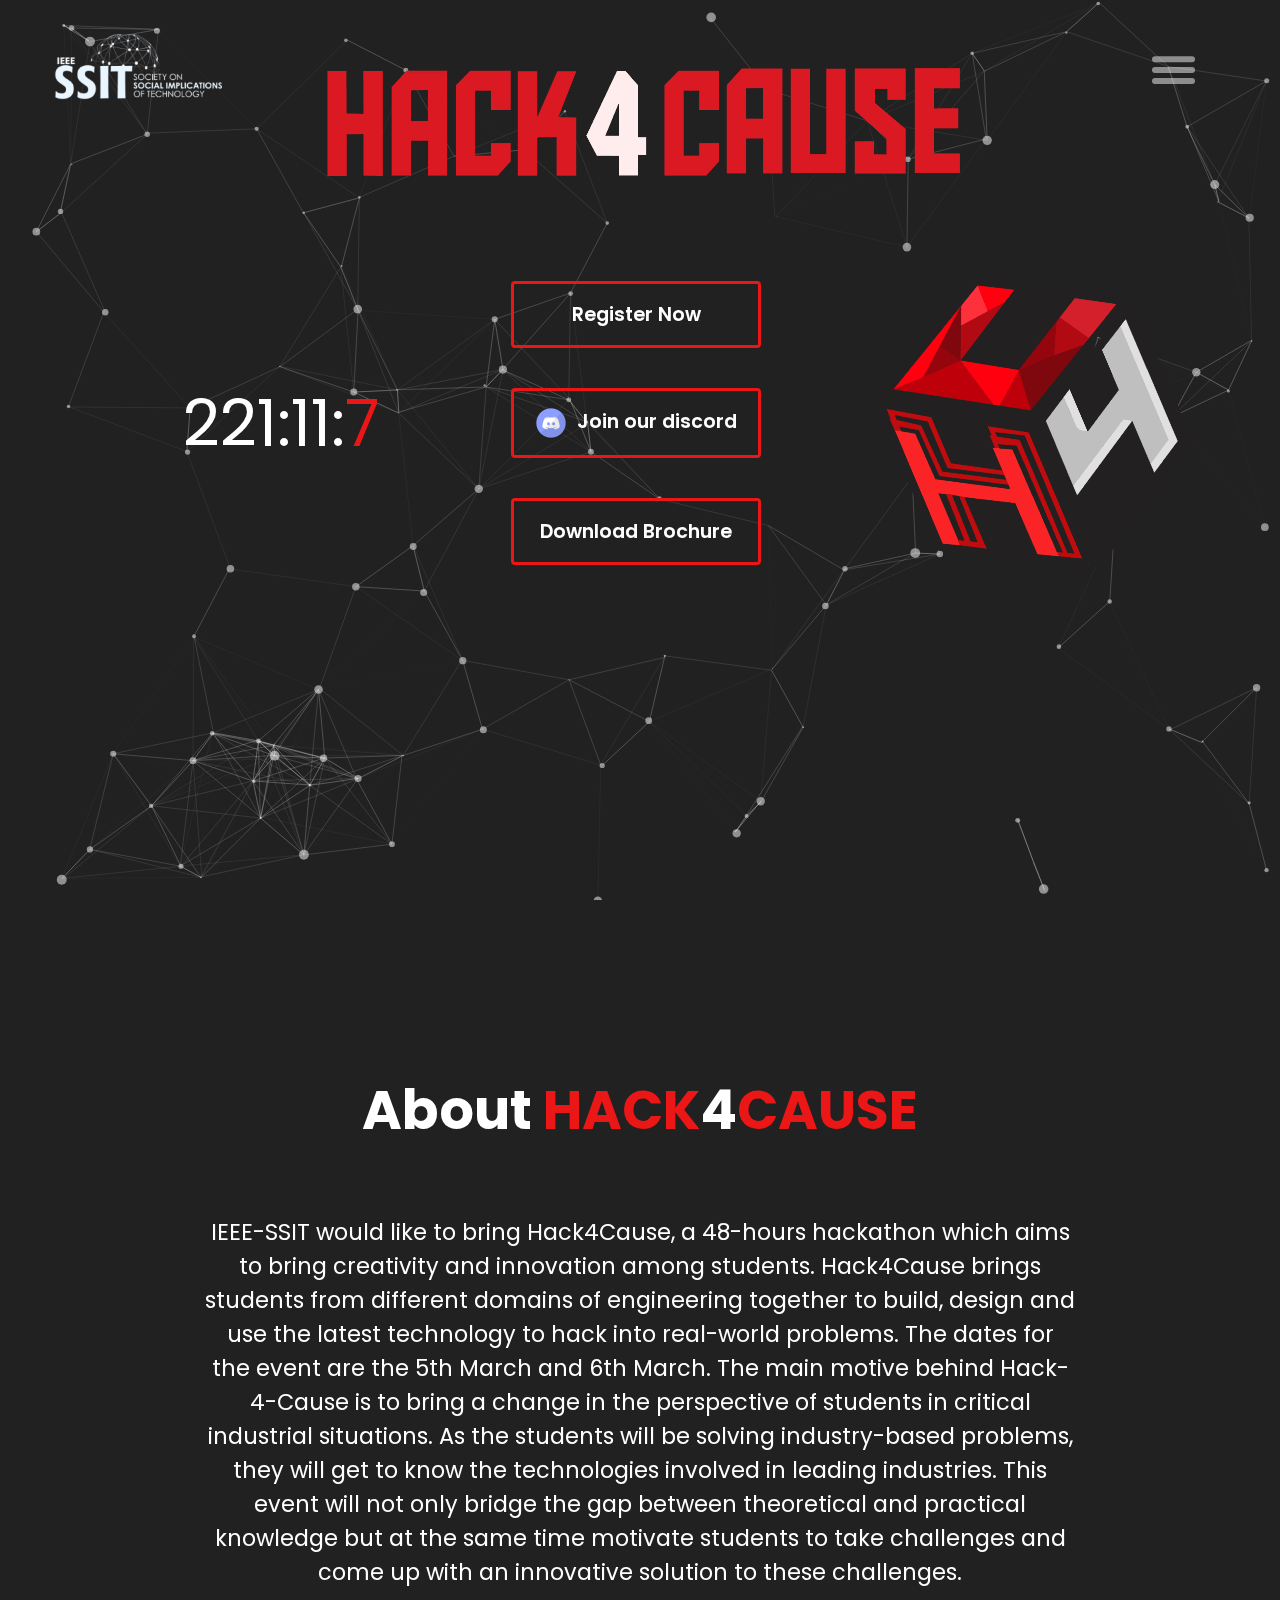
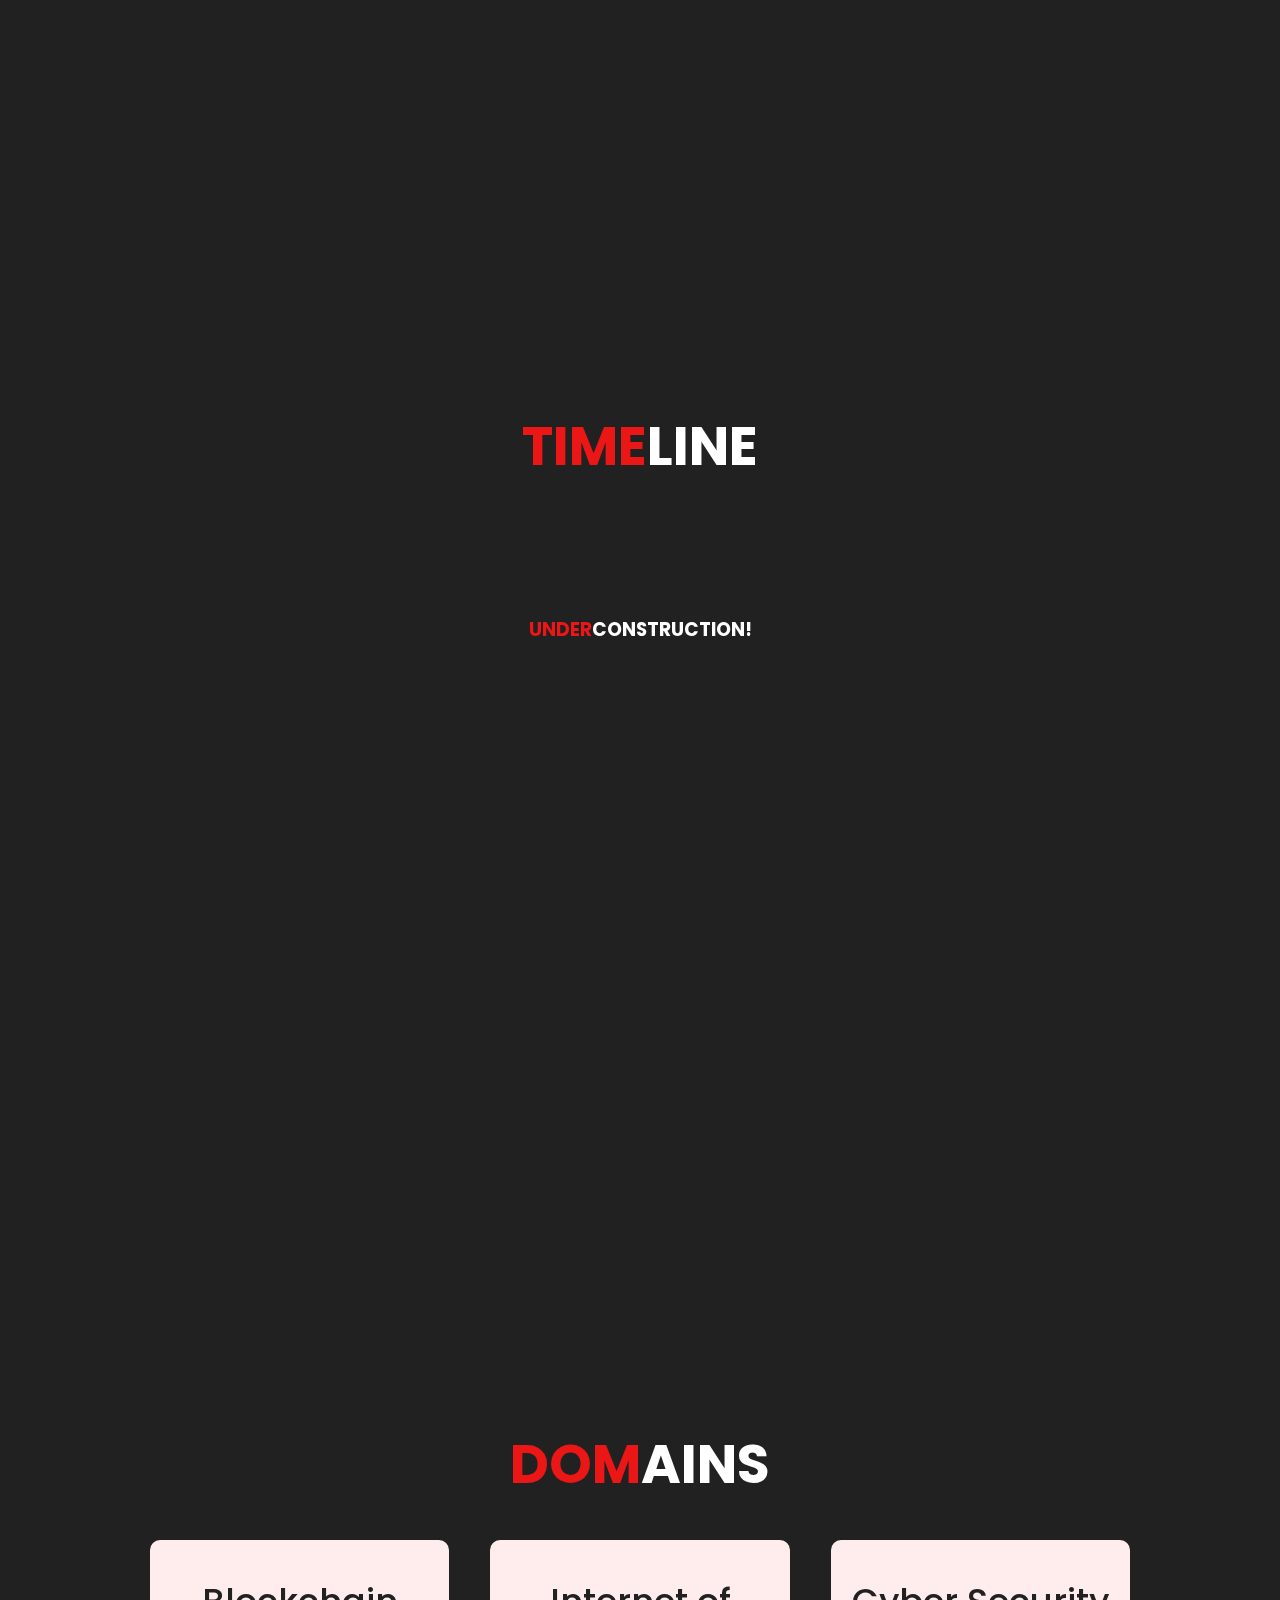
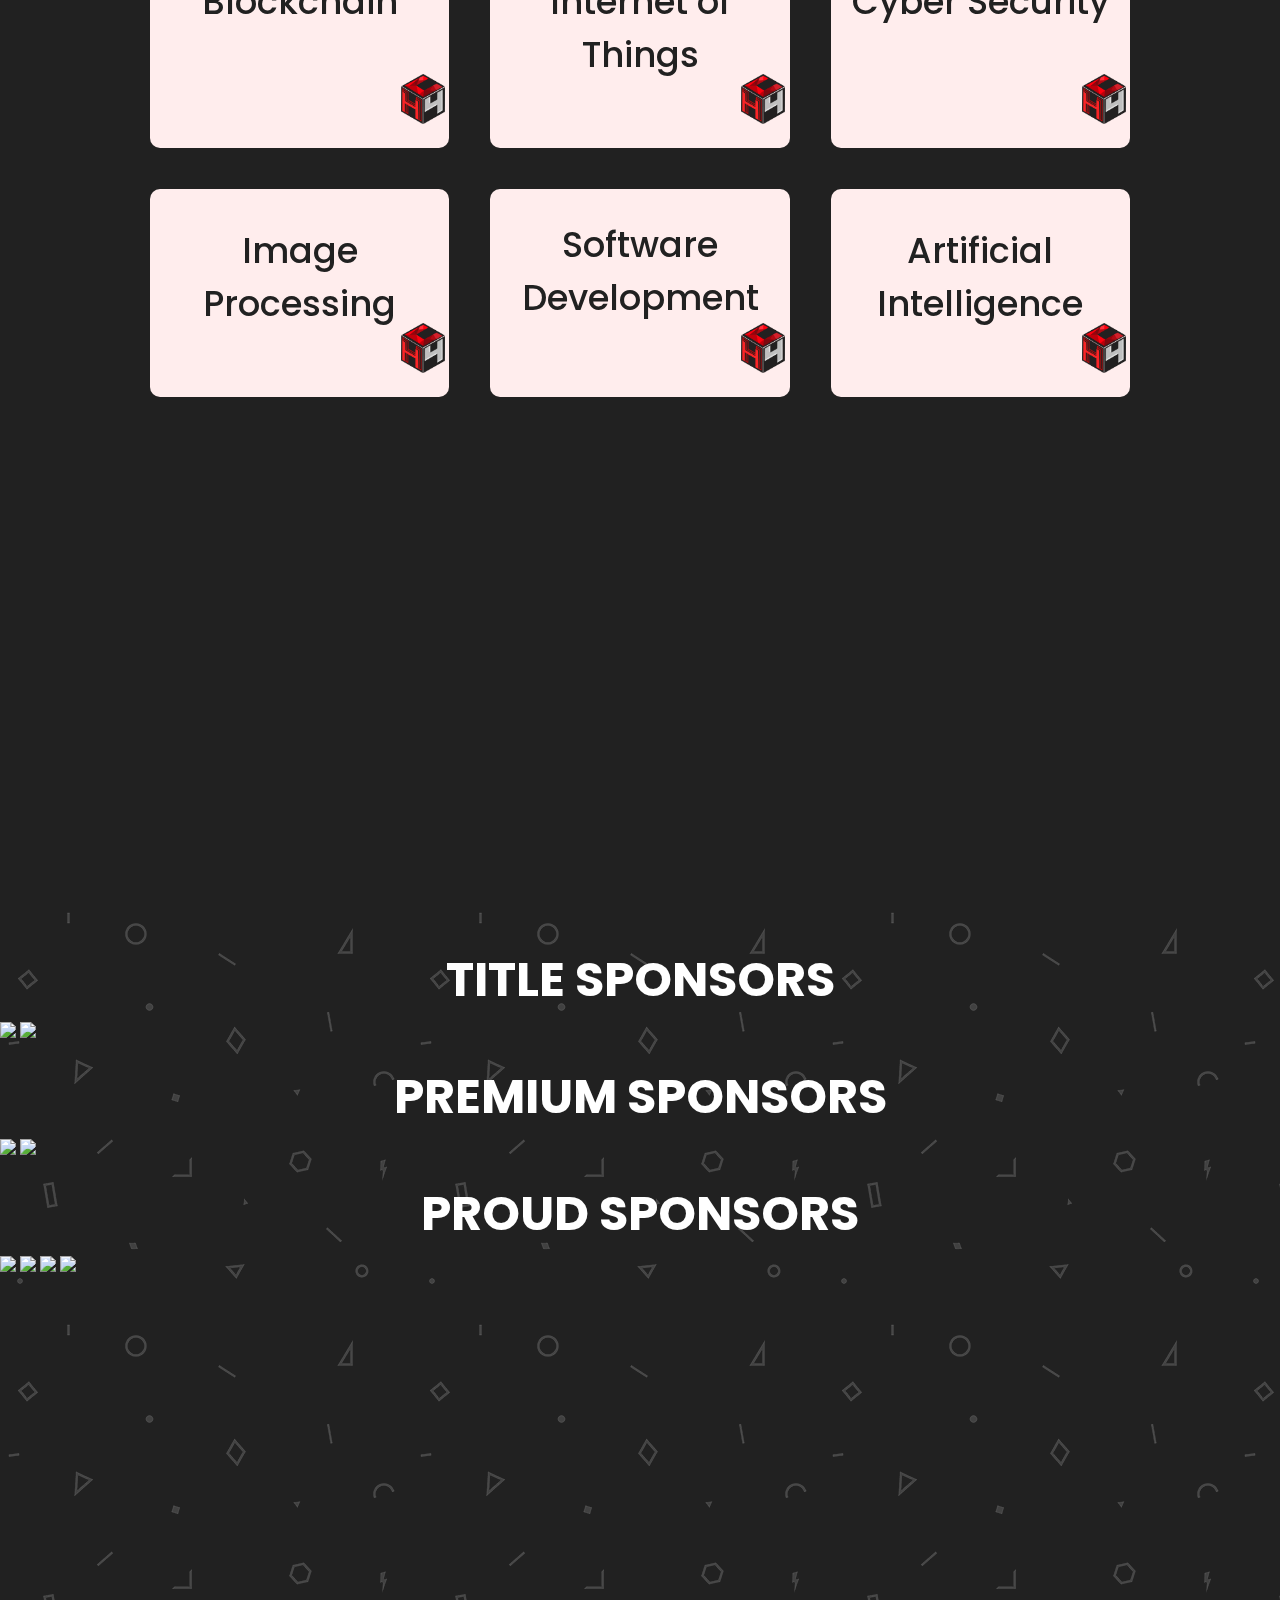
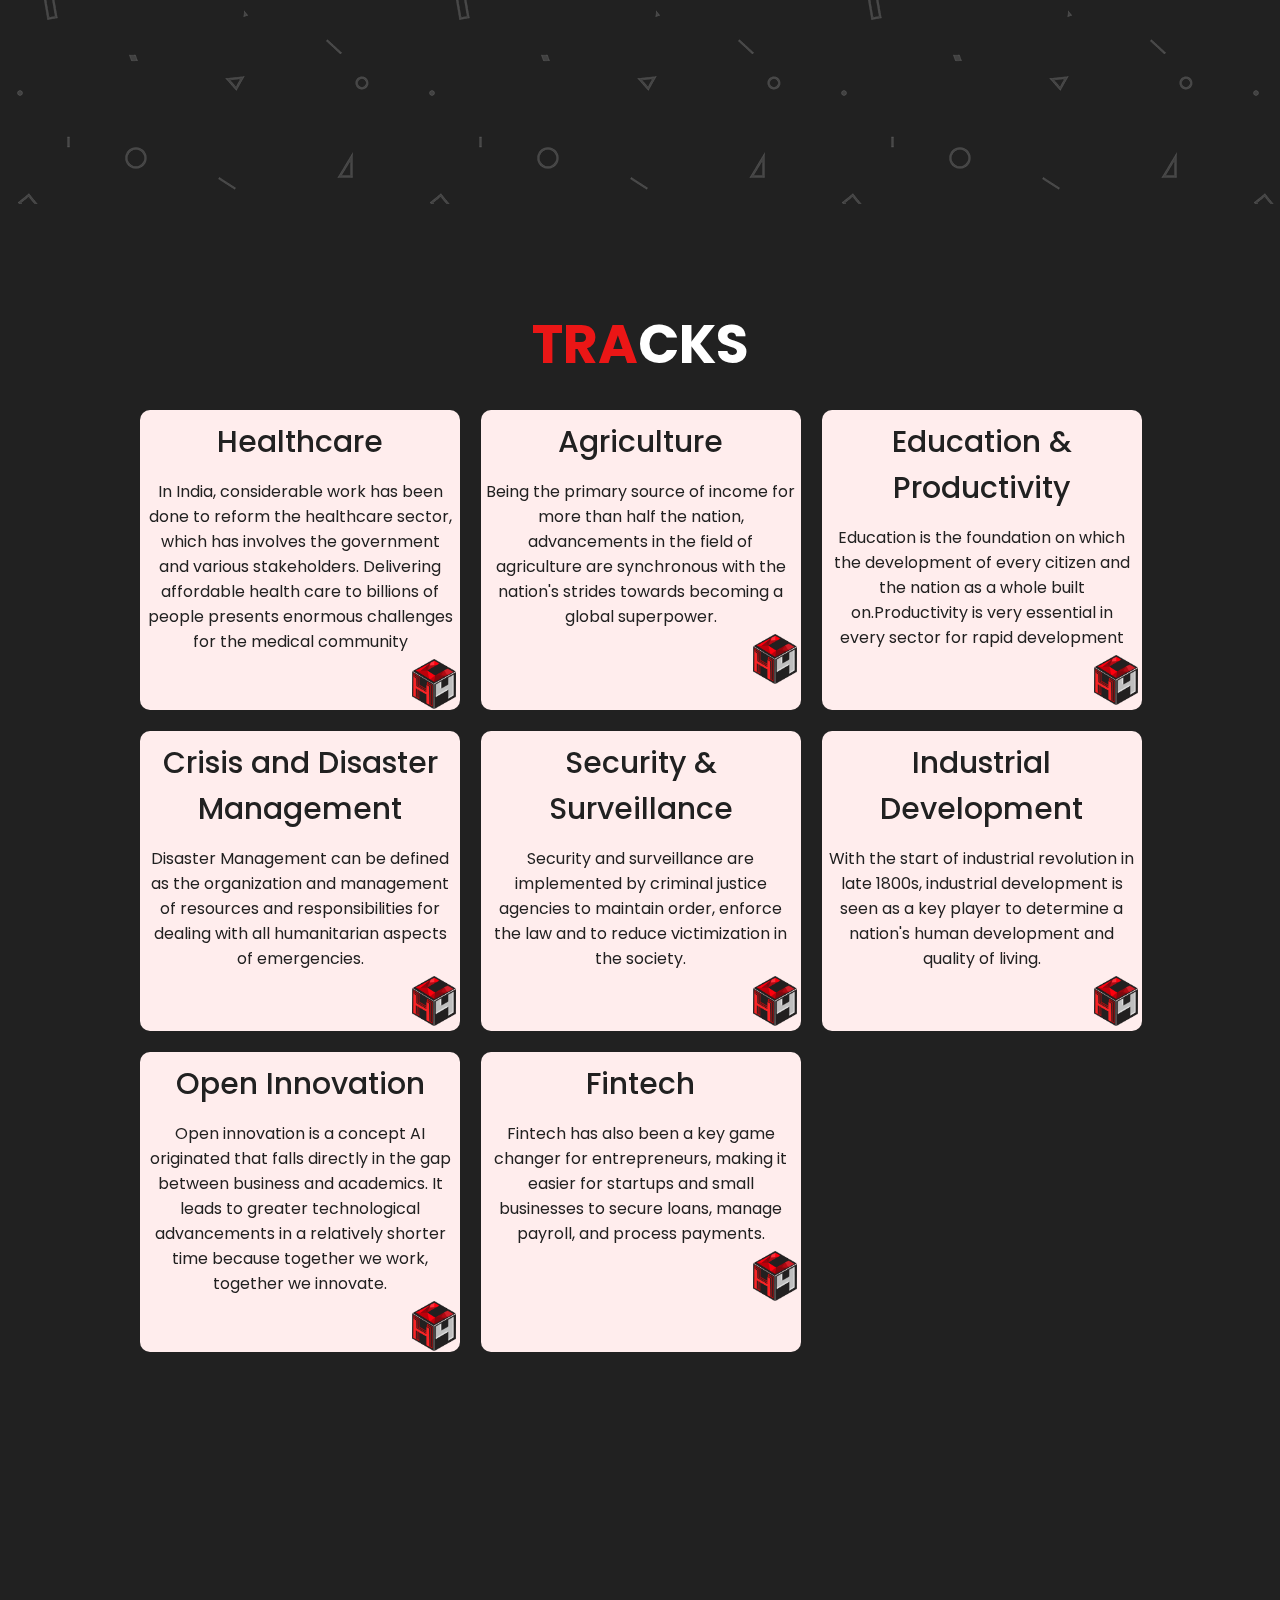
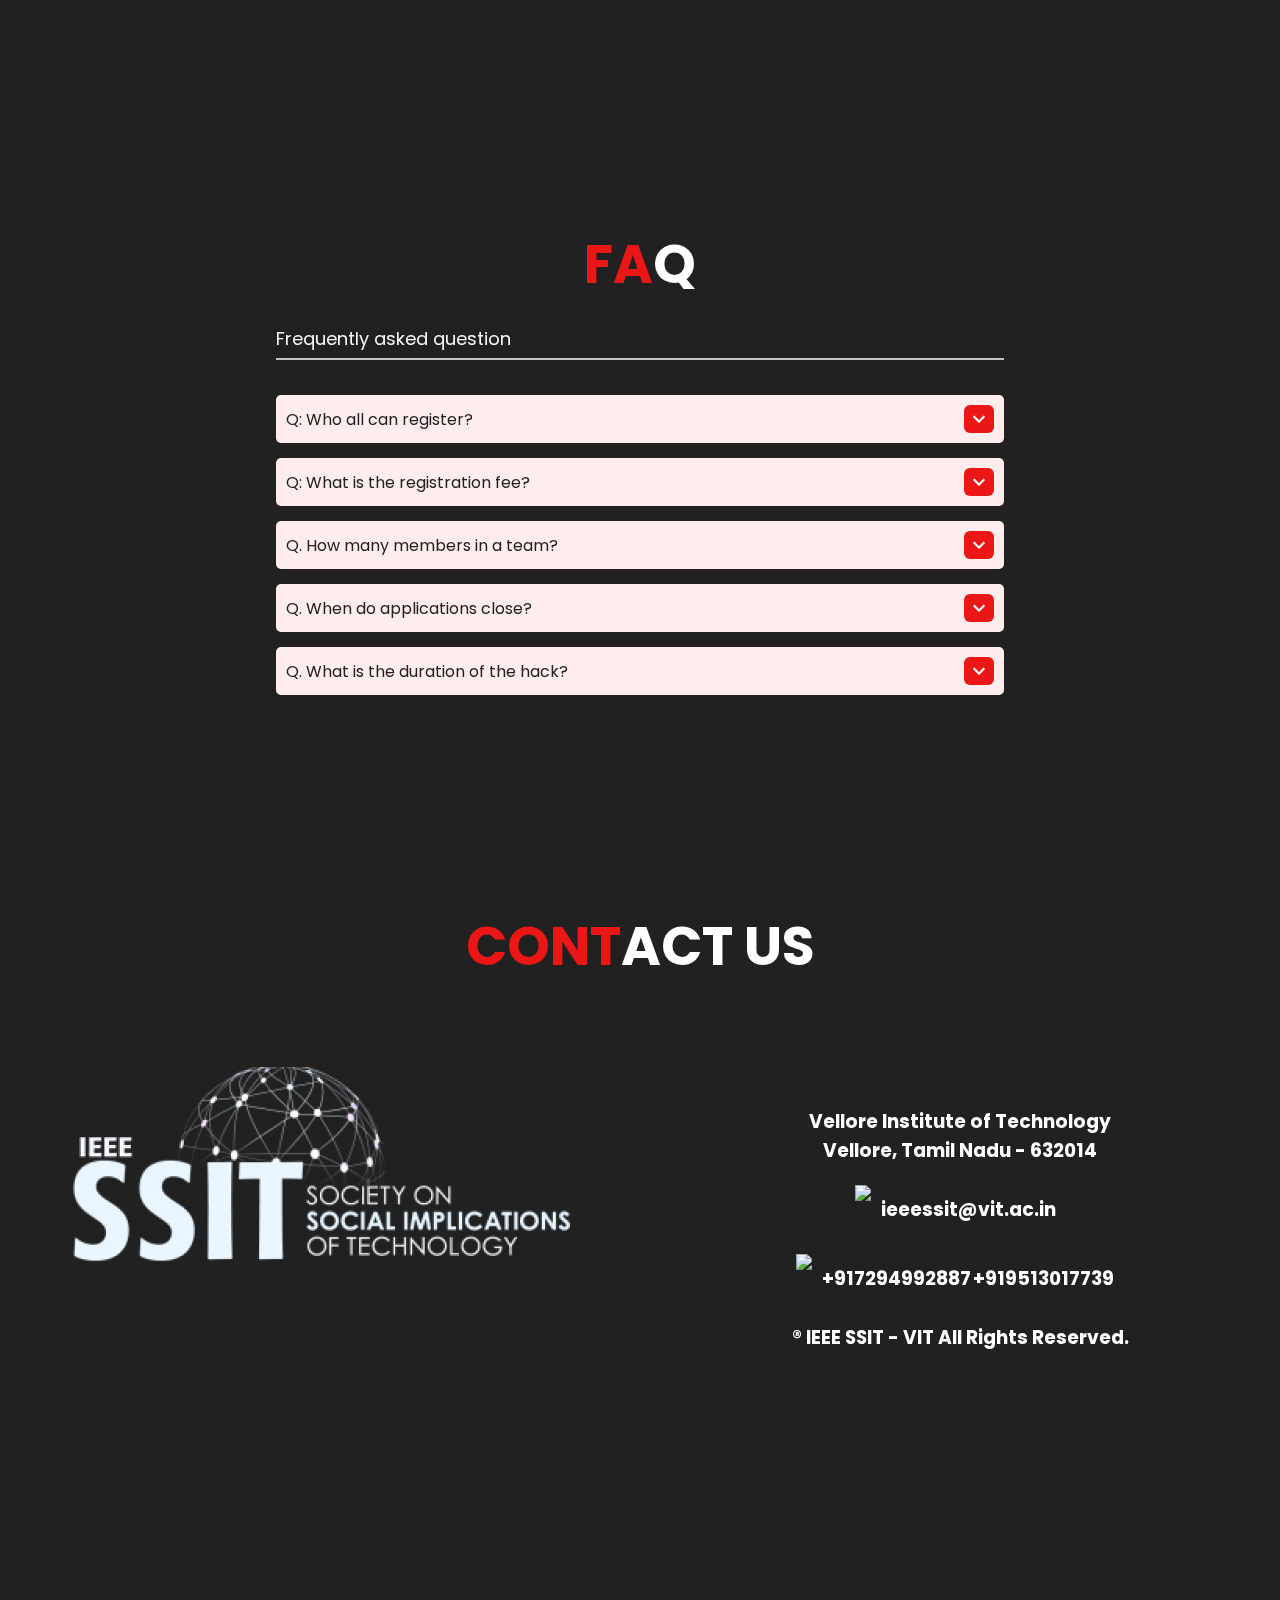
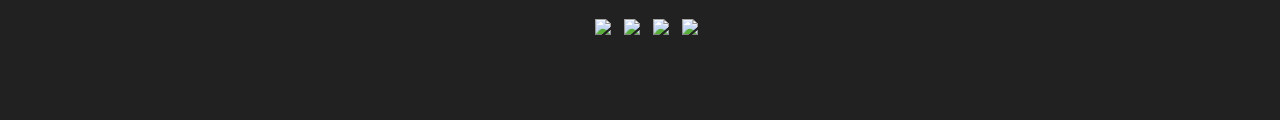
==== commit 16e8bbdd: "Update index.html" ====
--- a/index.html
+++ b/index.html
@@ -12,8 +12,9 @@
   <link rel="stylesheet" media="screen and (max-width: 767px)" href="assets/mediaquery.css">
   <link href="https://fonts.googleapis.com/icon?family=Material+Icons" rel="stylesheet">
   <link rel="stylesheet" href="https://cdnjs.cloudflare.com/ajax/libs/animate.css/4.1.1/animate.min.css" />
+  <script src="https://ajax.googleapis.com/ajax/libs/jquery/3.5.1/jquery.min.js"></script>
 </head>
-
+<body>
 <div>
   <div id="overlay">
     <a href="#home">HOME</a>
@@ -177,7 +178,7 @@
             <img class="cardlogo" src="assets/images/H4C_redesigned_2@300x.png">
           </div>
           <div class="card">
-            <h2 class="card__title">Software Development</h2>
+            <h2 class="cardtit">Software Development</h2>
             <img class="cardlogo" src="assets/images/H4C_redesigned_2@300x.png">
           </div>
           <div class="card">
@@ -187,14 +188,38 @@
         </div>
       </div>
     </div>
-    <div id="clients">
-      <h2 id="a1">PROUD SPONSORS</h2>
-      <div class="group">
-        <h3 id="a2">INNOVATION PARTNER</h3>
-        <h3 id="a3">KNOWLEDGE PARTNER</h3>
-        <h3 id="a4">EDUCATION PARTNER</h3>
-      </div>
-    </div>
+    
+      <div id="clients">
+      <h2 id="a1">TITLE SPONSORS</h2>
+    <div class="groupspon titles">
+            <img class="sponsor-img" src="assets/sponsors/alstom.png">
+      
+            <img class="sponsor-img" src="./assets/sponsors/conv.png">
+      
+    </div>
+
+    <h2 id="a1">PREMIUM SPONSORS</h2>
+    <div class="groupspon premium">
+            <img class="sponsor-img" src="assets/sponsors/grund.png">
+      
+            <img class="sponsor-img" src="./assets/sponsors/kunst.png">
+      
+    </div>
+
+    <h2 id="a1">PROUD SPONSORS</h2>
+    <div class="groupspon">
+      <span class="thidal">  <img class="sponsor-img" src="assets/sponsors/thidal.png"></span>
+          
+      
+            <img class="sponsor-img" src="./assets/sponsors/cyber.png">
+      
+          <img class="sponsor-img" src="assets/sponsors/ely.png">
+
+            <img class="sponsor-img" src="assets/sponsors/aspir.png">
+      
+    </div>
+    </div>
+    
     <div class="dom" id="tracks">
       <h1><span style="color: #EB1616;">TRA</span>CKS</h1>
       <div class="main-container">
@@ -252,10 +277,10 @@
         </div>
       </div>
       <span class="bttn" style="display: none;">
-      <a id="btn1"><svg  xmlns="http://www.w3.org/2000/svg" width="56" height="56" fill="currentColor" class="bi bi-arrow-left-circle" viewBox="0 0 16 16">
+      <span id="btn1"><svg  xmlns="http://www.w3.org/2000/svg" width="56" height="56" fill="currentColor" class="bi bi-arrow-left-circle" viewBox="0 0 16 16">
         <path fill-rule="evenodd" d="M1 8a7 7 0 1 0 14 0A7 7 0 0 0 1 8zm15 0A8 8 0 1 1 0 8a8 8 0 0 1 16 0zm-4.5-.5a.5.5 0 0 1 0 1H5.707l2.147 2.146a.5.5 0 0 1-.708.708l-3-3a.5.5 0 0 1 0-.708l3-3a.5.5 0 1 1 .708.708L5.707 7.5H11.5z"/>
       </svg>
-    </a>
+    </span>
       <a id="btn2"><svg id="btn2" xmlns="http://www.w3.org/2000/svg" width="56" height="56" fill="currentColor" class="bi bi-arrow-right-circle" viewBox="0 0 16 16">
         <path fill-rule="evenodd" d="M1 8a7 7 0 1 0 14 0A7 7 0 0 0 1 8zm15 0A8 8 0 1 1 0 8a8 8 0 0 1 16 0zM4.5 7.5a.5.5 0 0 0 0 1h5.793l-2.147 2.146a.5.5 0 0 0 .708.708l3-3a.5.5 0 0 0 0-.708l-3-3a.5.5 0 1 0-.708.708L10.293 7.5H4.5z"/>
       </svg>
@@ -508,41 +533,26 @@
 
     </script>
     <script>
+      
       var p=document.getElementById('nbtn');
       p.addEventListener("click", function() {
   alert("UNDER CONSTRUCTION!");
 });
     </script>
-    <script type="text/javascript">
-      function slide(direction,cnt){
-    var container = document.getElementById('cards-con');
-        if(direction == 'left'){
-          if(cnt>0){
-            cnt=cnt-1;
-            var kl=`c${cnt}`;
-            kl.scrollIntoView(true);
-
-          }
-        } else {
-          if(cnt<7){
-            cnt=cnt+1;
-            var kl=`c${cnt}`;
-            kl.scrollIntoView(true);
-
-          }
-        }
-}
-var p=document.getElementById('btn1');
-var k=document.getElementById('btn2');
-var cnt=0;
-      p.addEventListener("click", function() {
-  slide("left",cnt);
+    <script>
+$(document).ready(function(){
+  $("#btn1").click(function(){
+    var leftPos = $('.cardsi').scrollLeft();
+  $(".cardsi").animate({scrollLeft: leftPos - 325}, 800);
+  });
+  $("#btn2").click(function(){
+    var leftPos = $('.cardsi').scrollLeft();
+  $(".cardsi").animate({scrollLeft: leftPos + 325}, 800);
+  });
 });
-k.addEventListener("click", function() {
-  slide("right",cnt);
-});
-
     </script>
+    
+
     </body>
 
-</html>+</html>
--- a/assets/style.css
+++ b/assets/style.css
@@ -893,12 +893,20 @@
   margin-bottom: 20vh;
 }
 /*tl ends*/
-
+.cardtit{
+  font-weight: 500;
+  color: #212121;
+  text-align: center;
+  margin-top: 0;
+  flex-basis: 60%;
+  transform: translateY(20%);
+  font-size: 2.2em;
+}
 
 /* RESPONSIVE */
 @media (max-width:600px){
 #dm{
-  height: 200vh;
+  height: 250vh;
 }
 }
 @media (max-width:767px){
@@ -1084,7 +1092,13 @@
       min-width: 300px;
       padding: 10px;
     }
- 
+    .cardtit{
+    font-weight: 500;
+    font-size: 1.7em;
+    padding: 5px;
+    text-align: center;
+    transform: translateY(50%);
+    }
 }
 @media (min-width: 900px) {
   .cards,.cardsi{ grid-template-columns: repeat(3, 1fr); 
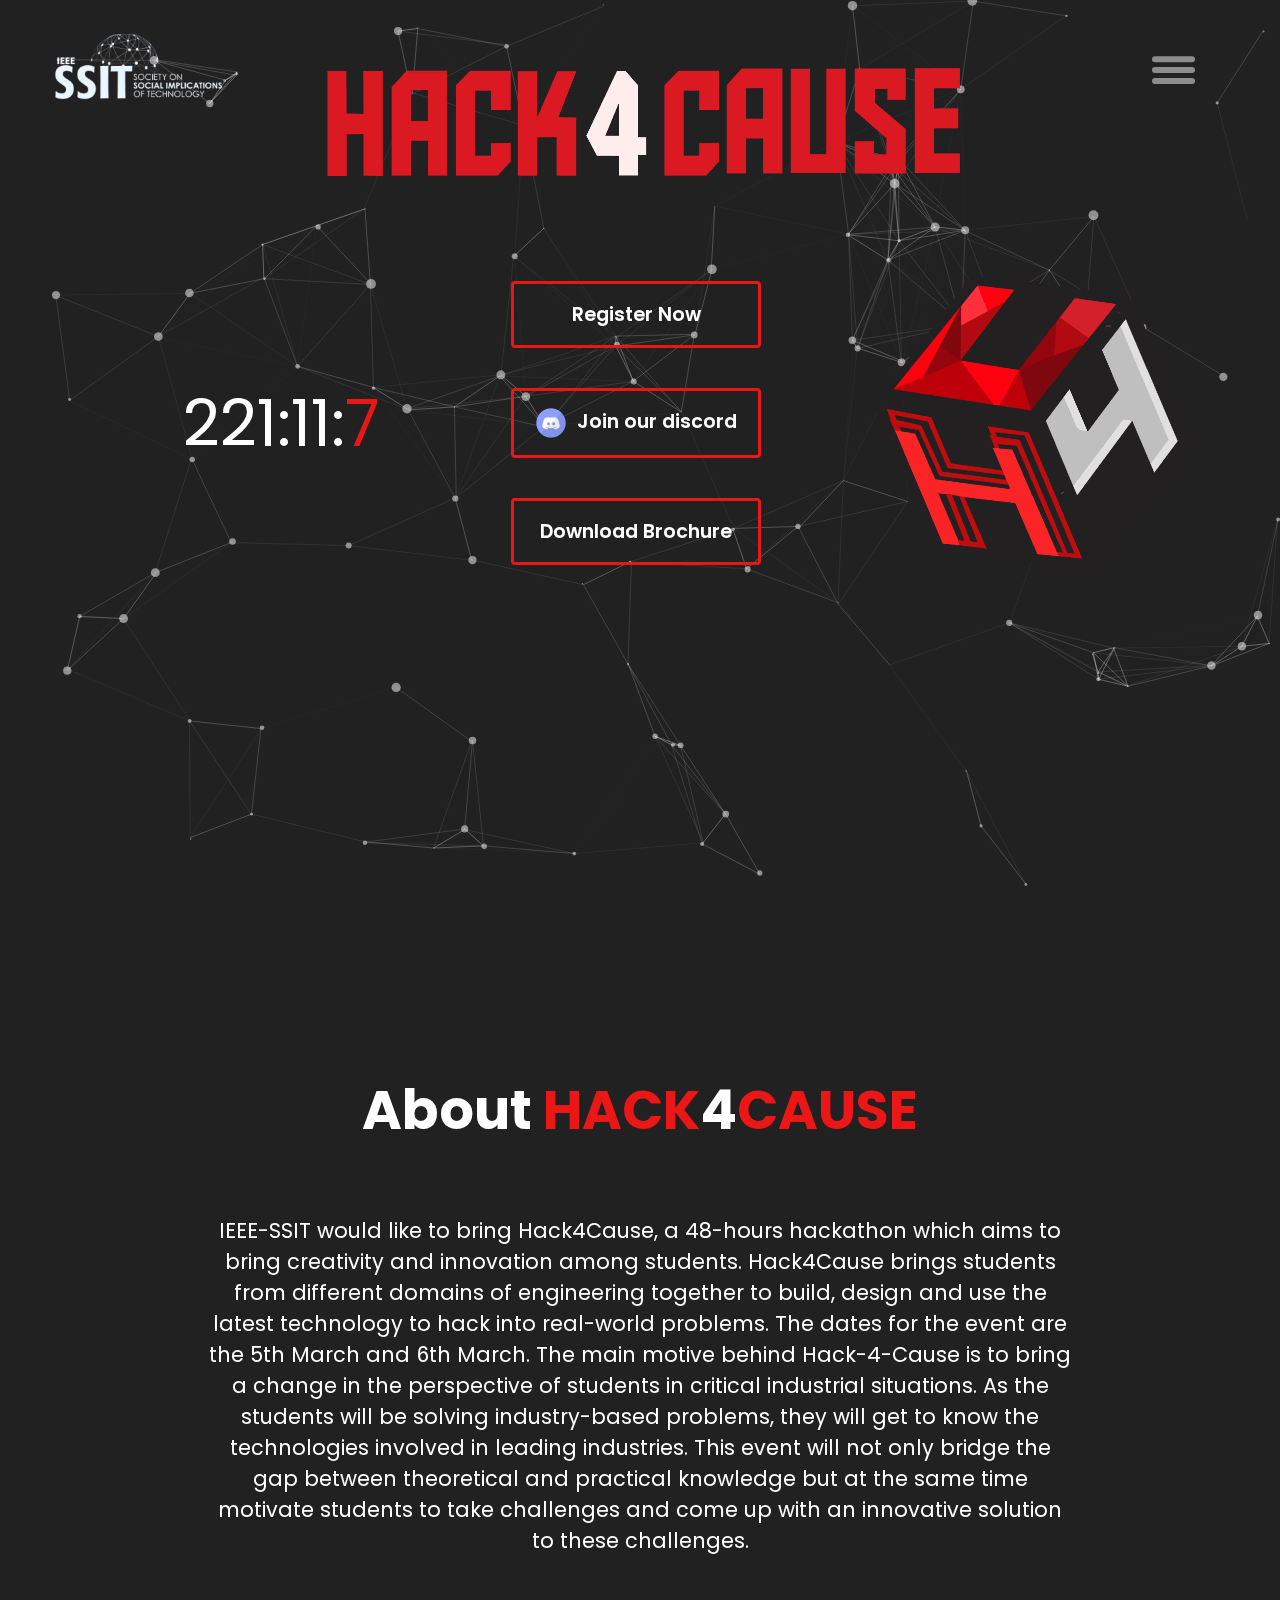
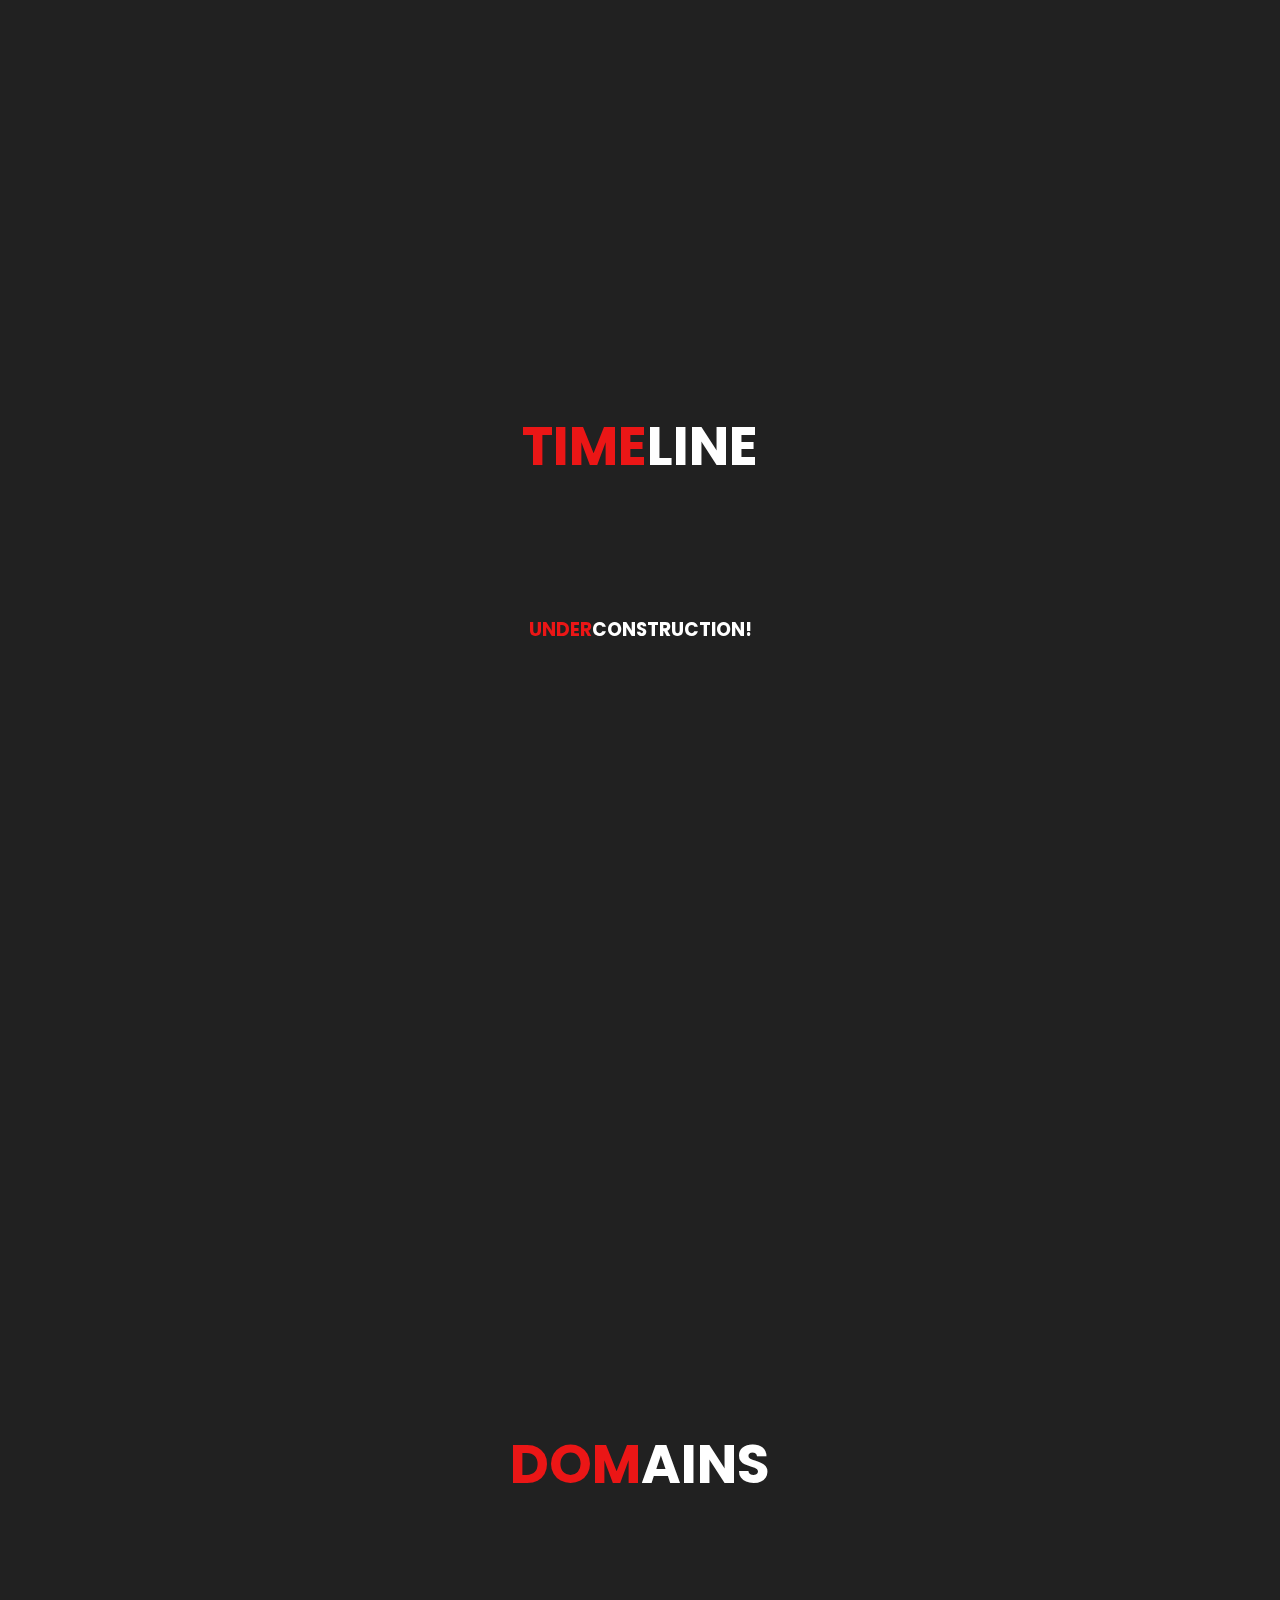
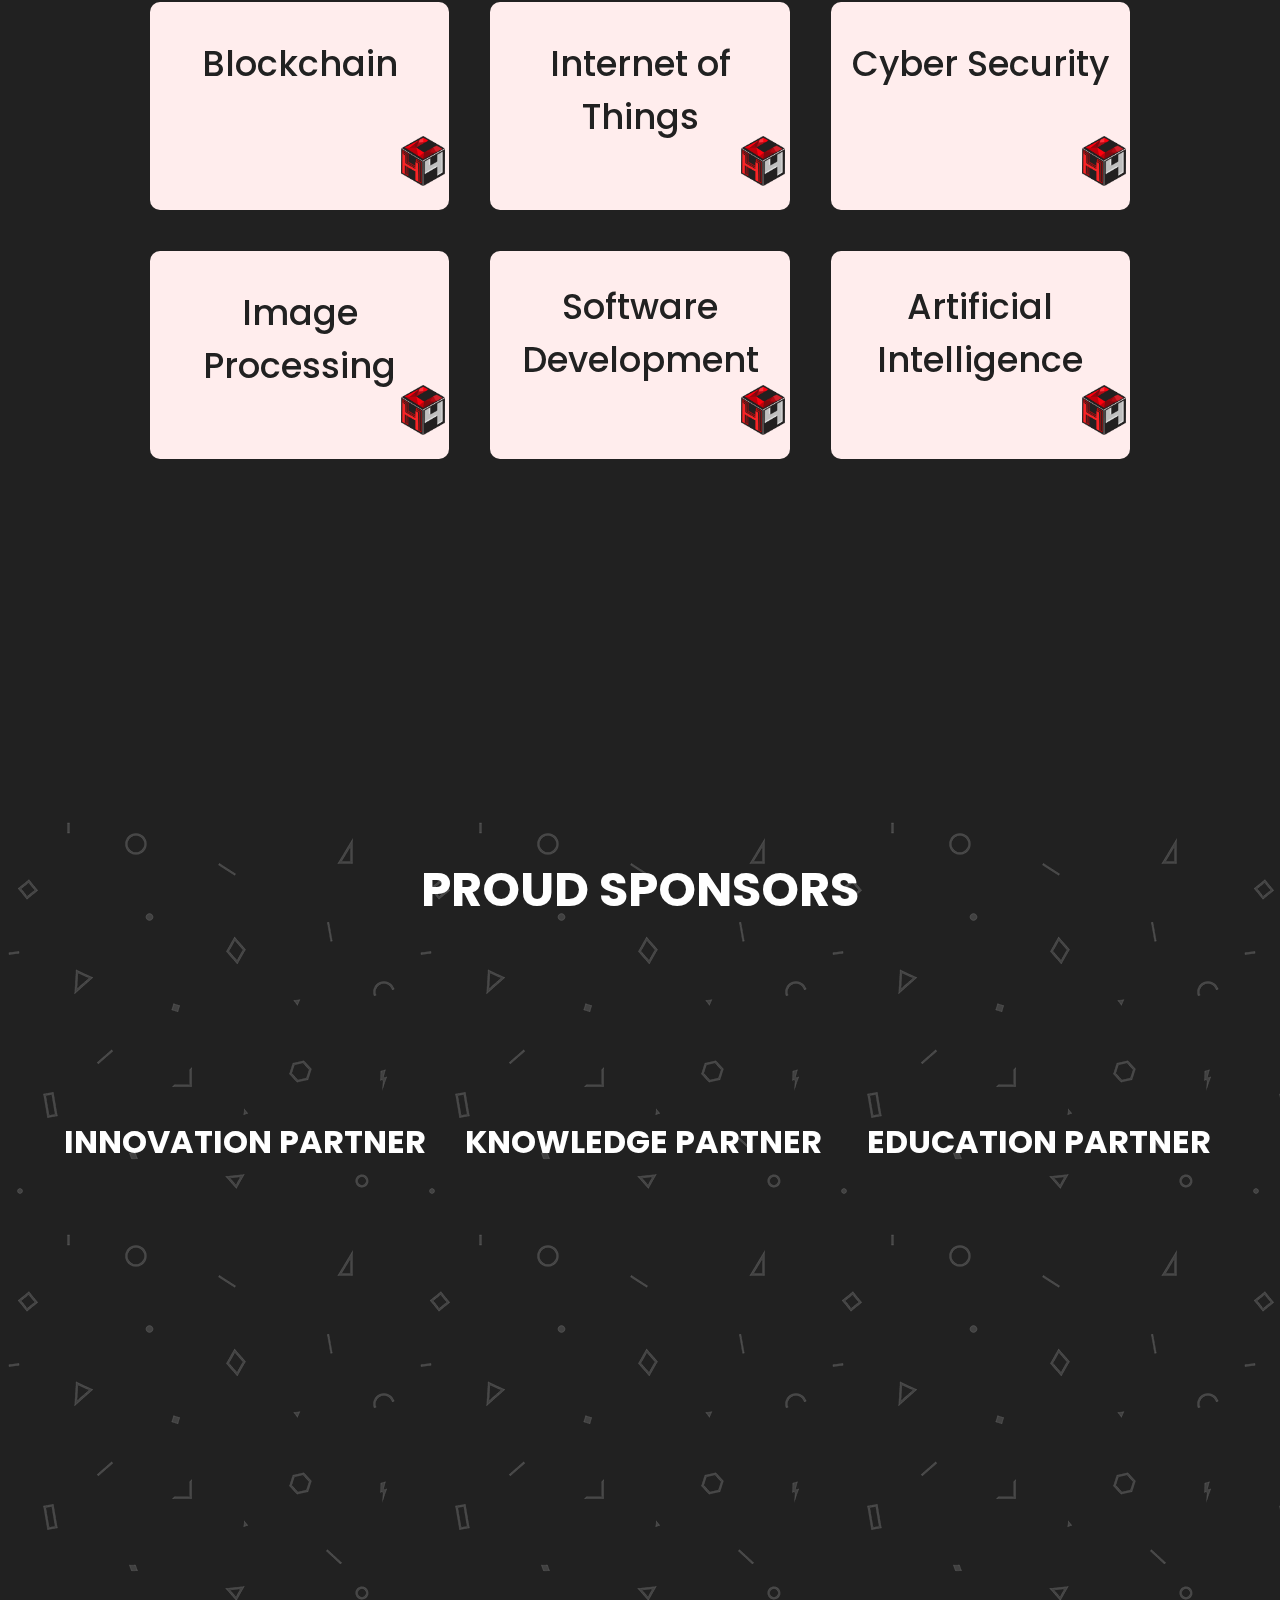
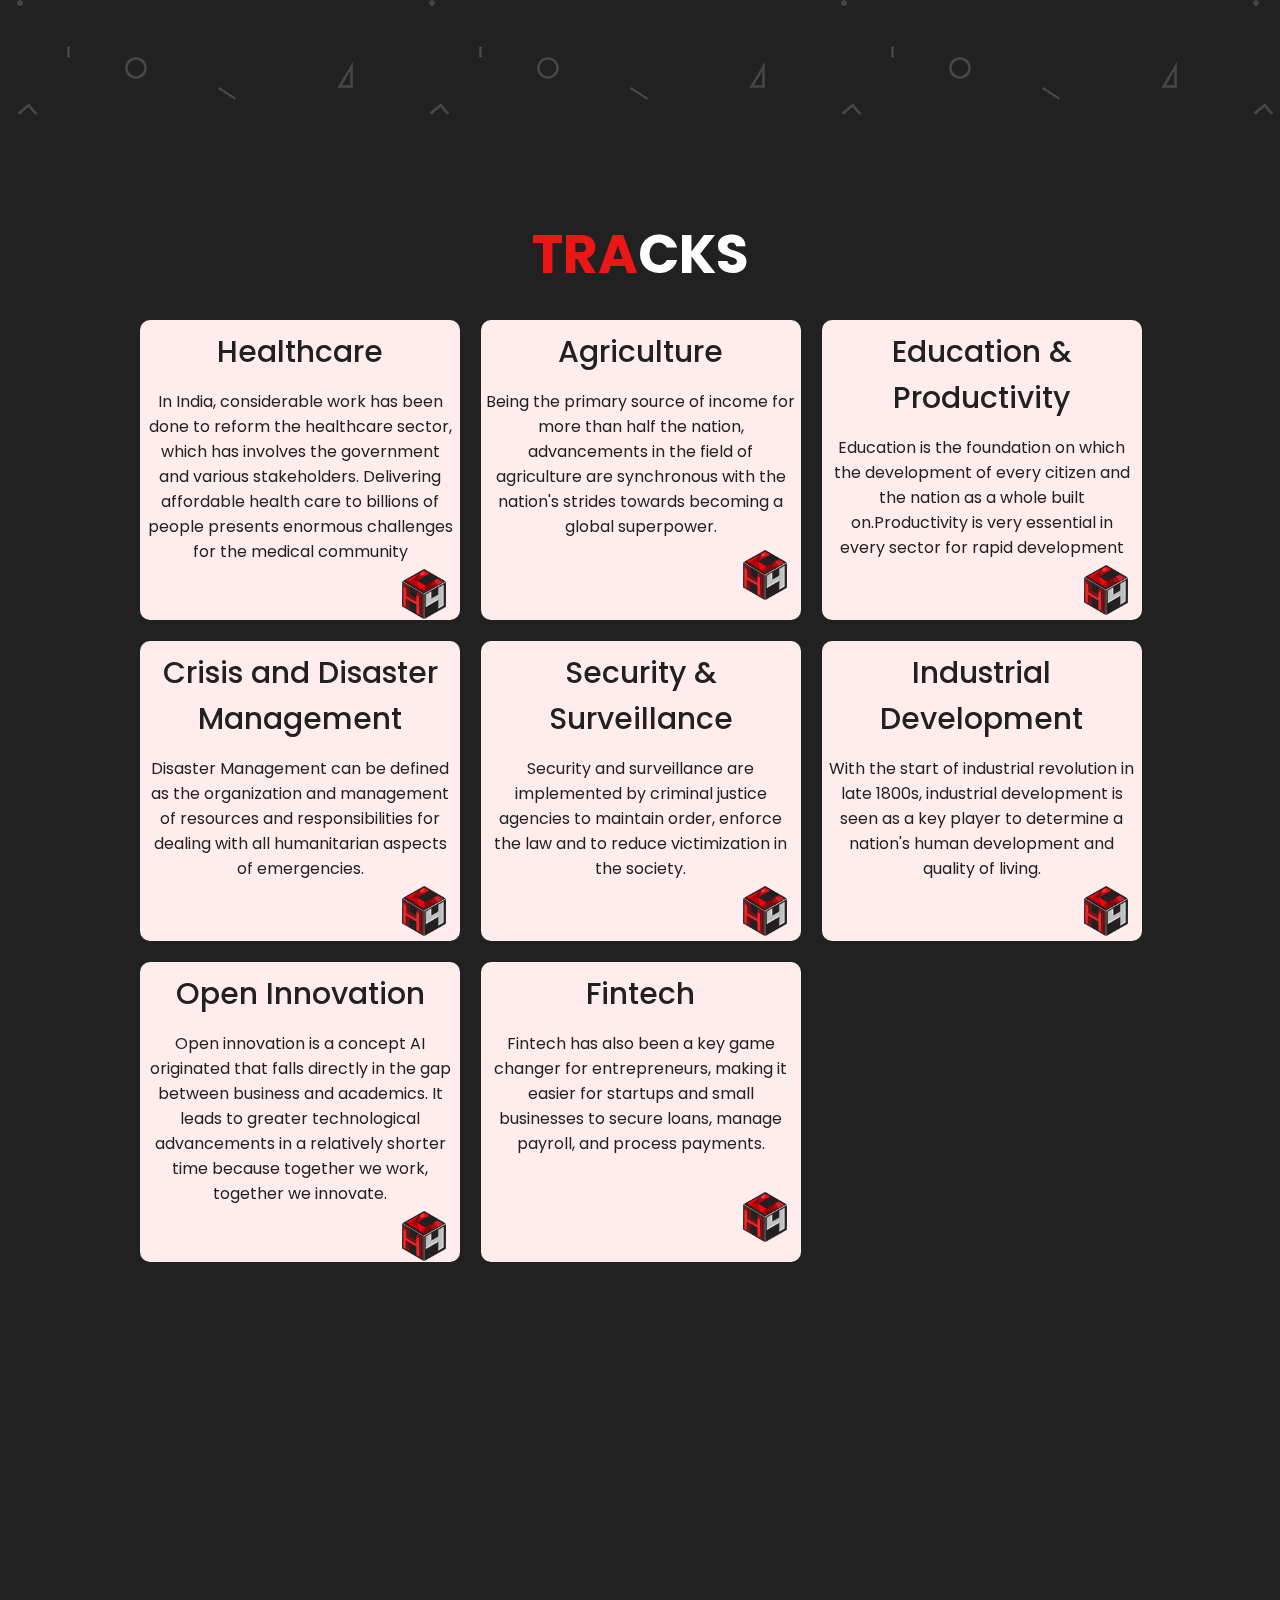
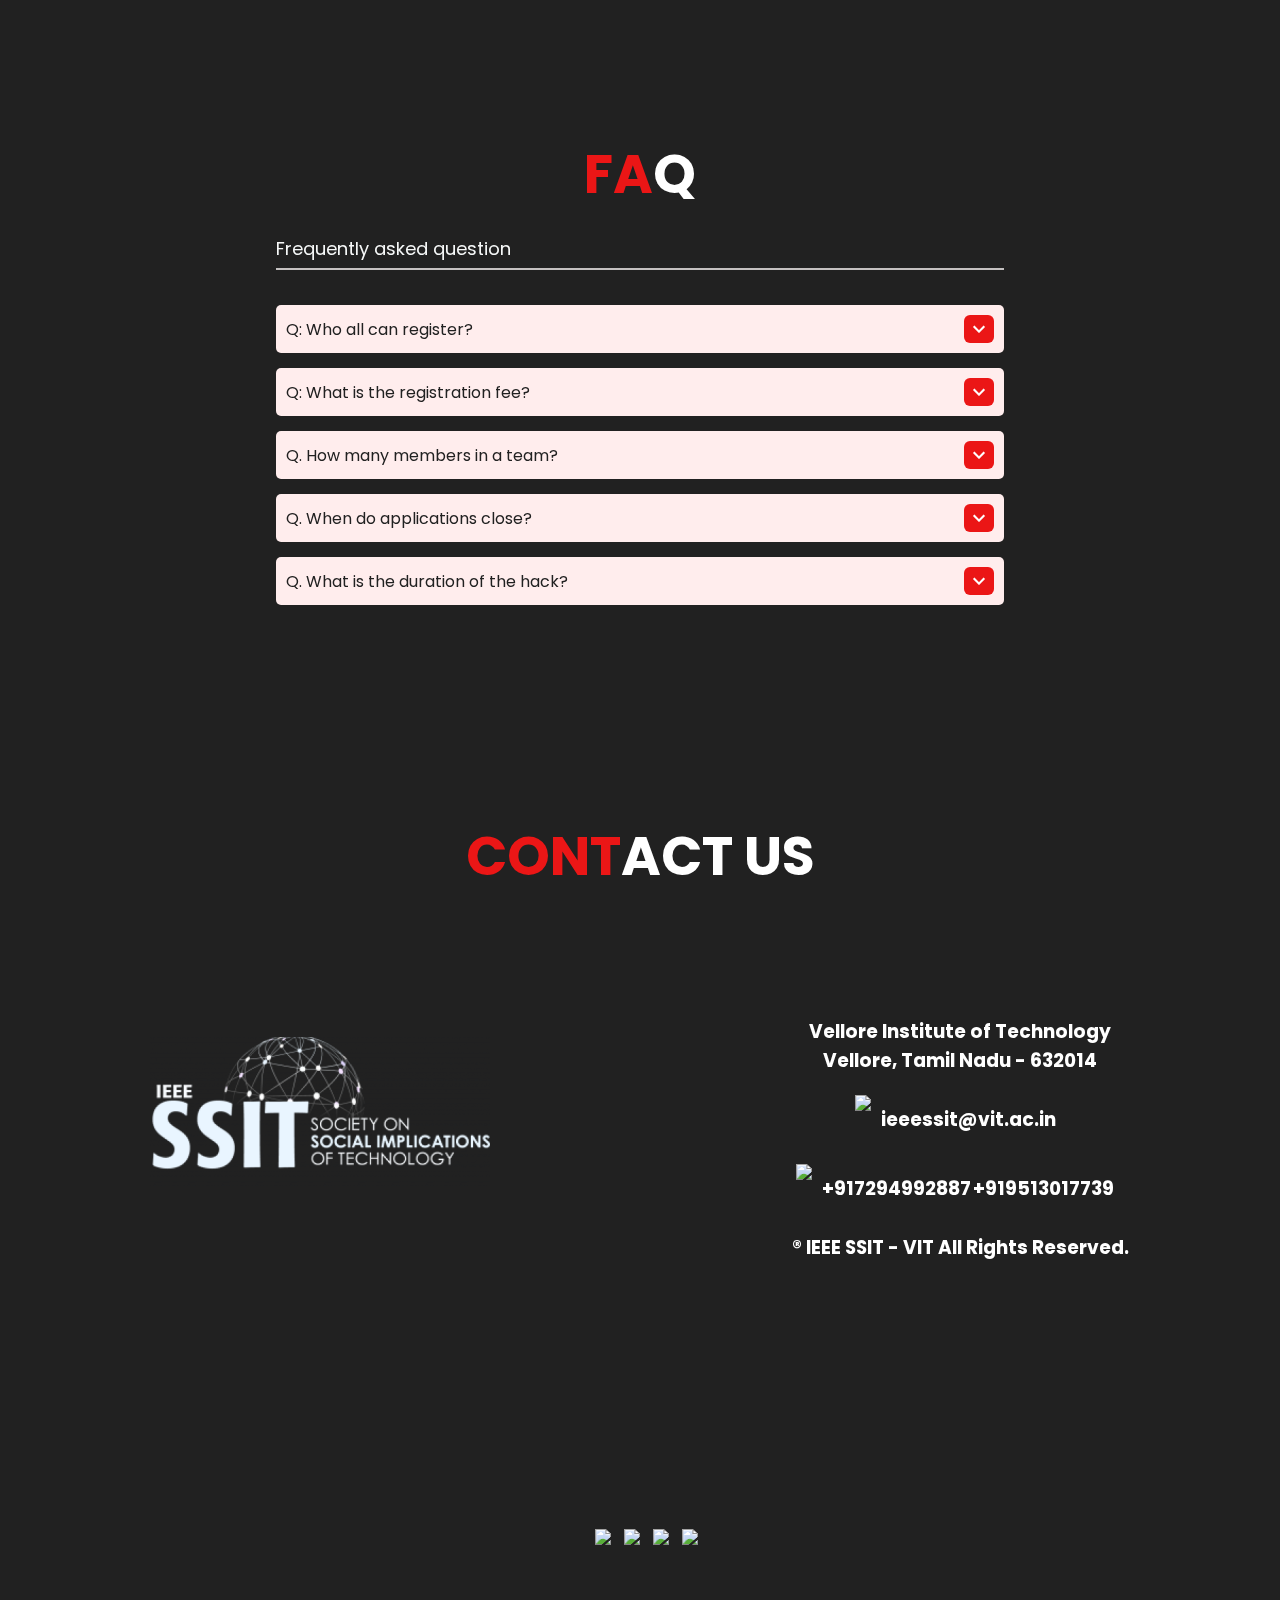
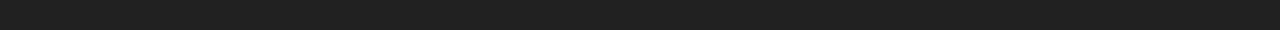
==== commit eebcd5c3: "completed" ====
--- a/index.html
+++ b/index.html
@@ -182,44 +182,20 @@
             <img class="cardlogo" src="assets/images/H4C_redesigned_2@300x.png">
           </div>
           <div class="card">
-            <h2 class="card__title">Artificial Intelligence</h2>
+            <h2 class="cardtit">Artificial Intelligence</h2>
             <img class="cardlogo" src="assets/images/H4C_redesigned_2@300x.png">
           </div>
         </div>
       </div>
     </div>
-    
-      <div id="clients">
-      <h2 id="a1">TITLE SPONSORS</h2>
-    <div class="groupspon titles">
-            <img class="sponsor-img" src="assets/sponsors/alstom.png">
-      
-            <img class="sponsor-img" src="./assets/sponsors/conv.png">
-      
-    </div>
-
-    <h2 id="a1">PREMIUM SPONSORS</h2>
-    <div class="groupspon premium">
-            <img class="sponsor-img" src="assets/sponsors/grund.png">
-      
-            <img class="sponsor-img" src="./assets/sponsors/kunst.png">
-      
-    </div>
-
-    <h2 id="a1">PROUD SPONSORS</h2>
-    <div class="groupspon">
-      <span class="thidal">  <img class="sponsor-img" src="assets/sponsors/thidal.png"></span>
-          
-      
-            <img class="sponsor-img" src="./assets/sponsors/cyber.png">
-      
-          <img class="sponsor-img" src="assets/sponsors/ely.png">
-
-            <img class="sponsor-img" src="assets/sponsors/aspir.png">
-      
-    </div>
-    </div>
-    
+    <div id="clients">
+      <h2 id="a1">PROUD SPONSORS</h2>
+      <div class="group">
+        <h3 id="a2">INNOVATION PARTNER</h3>
+        <h3 id="a3">KNOWLEDGE PARTNER</h3>
+        <h3 id="a4">EDUCATION PARTNER</h3>
+      </div>
+    </div>
     <div class="dom" id="tracks">
       <h1><span style="color: #EB1616;">TRA</span>CKS</h1>
       <div class="main-container">
@@ -420,7 +396,7 @@
                 <span style="text-align: center; padding:10px;">ieeessit@vit.ac.in</span>
               </p>
               <p class="wht" style="display: flex; flex-direction: row; justify-content:center; text-align: center;">
-                <img src="https://img.icons8.com/doodle/48/000000/whatsapp.png" />
+                <img src="https://img.icons8.com/plasticine/60/000000/whatsapp.png"/>
                 <span style="text-align: center; padding:10px;">+917294992887<span
                     style="margin-left:2px;"></span>+919513017739
                 </span>
@@ -433,10 +409,10 @@
         </div>
         <div class="soc">
           <ul>
-            <li><a href="#"><img src="https://img.icons8.com/doodle/48/000000/facebook-new.png" /></a></li>
-            <li><a href="#"><img src="https://img.icons8.com/doodle/48/000000/inshot.png" /></a></li>
-            <li><a href="#"><img src="https://img.icons8.com/doodle/48/000000/youtube-play--v2.png" /></a></li>
-            <li><a href="#"><img src="https://img.icons8.com/doodle/48/000000/linkedin--v2.png" /></a></li>
+            <li><a href="#"><img src="https://img.icons8.com/color/48/000000/facebook.png"/></a></li>
+            <li><a href="#"><img src="https://img.icons8.com/fluency/48/000000/instagram-new.png"/></a></li>
+            <li><a href="#"><img src="https://img.icons8.com/external-prettycons-lineal-color-prettycons/49/000000/external-youtube-multimedia-prettycons-lineal-color-prettycons.png"/></a></li>
+            <li><a href="#"><img src="https://img.icons8.com/fluency/48/000000/linkedin.png"/></a></li>
           </ul>
         </div>
       </div>
@@ -555,4 +531,4 @@
 
     </body>
 
-</html>
+</html>--- a/assets/style.css
+++ b/assets/style.css
@@ -233,7 +233,7 @@
     text-align: center;
     margin-left: 16%;
     margin-right: 16%;
-    font-size: 1.4em;
+    font-size: 1.3em;
   }
   .about{
     height: 100vh;
@@ -380,7 +380,7 @@
 
 .card:hover,.cardi:hover {
   box-shadow: 2px 2px 2px 2px #EB1616;
-  transform: scale(1.1);
+  transform: scale(1.04);
 }
 .cards{
   border-color:5px solid #EB1616;
@@ -538,13 +538,17 @@
 }
 .con1,.con2{
   text-align: center;
-  margin-left: 5%;
-  margin-right: 5%;
+  margin:0 auto;
   flex-basis: 50%;
   padding-top: 40px;
 }
+.con1{
+  padding: 100px;
+}
 .con1 img{
   margin-top: 40px;
+  height: 150px;
+  width: auto;
 }
 .con2 h3{
   padding-top: 60px;
@@ -569,7 +573,7 @@
   padding: 20px;
   width: 60%;
   min-width:450px;
-  margin: auto;
+  margin:0 auto;
   position: relative;
   height: auto;
 }
@@ -653,7 +657,7 @@
 .tracklogo{
   height: 50px;
   width: 44px;
-  margin-left: 85%;
+  margin-left: 82%;
   margin-top: 0px;
   margin-bottom: 20px;
   grid-row: 4;
@@ -732,6 +736,7 @@
   text-align: center;
   grid-row: 3;
   padding: 5px;  
+  flex-basis: 70%;
 }
 .timeline-wrap{
   padding: 50px;
@@ -747,7 +752,7 @@
   overflow-y: scroll;
 }
 #dm{
-  height: 120vh;
+  height: 110vh;
 }
 @media (max-width:767px){
   .timeline-main h1{
@@ -906,7 +911,7 @@
 /* RESPONSIVE */
 @media (max-width:600px){
 #dm{
-  height: 250vh;
+  height: 250vh !important;
 }
 }
 @media (max-width:767px){
@@ -1039,7 +1044,7 @@
   position: relative;
   height: auto;
   padding-bottom: 60px;
-  margin-left: 7px;
+  margin-left: -5px;
 }
 
 .main-container{
@@ -1101,12 +1106,21 @@
     }
 }
 @media (min-width: 900px) {
-  .cards,.cardsi{ grid-template-columns: repeat(3, 1fr); 
+  .cards,.cardsi{ grid-template-columns: repeat(3, 1fr);
+  }
+  .cards{
+    margin-top: 5%;
   }
   }
   @media (max-width: 900px) {
     .cards,.cardsi{
       grid-template-columns: repeat(2, 1fr);
+    }
+    .con1{
+      padding: 5px;
+    }
+    #dm{
+      height: 130vh;
     }
   }
   @media (max-width: 570px) {
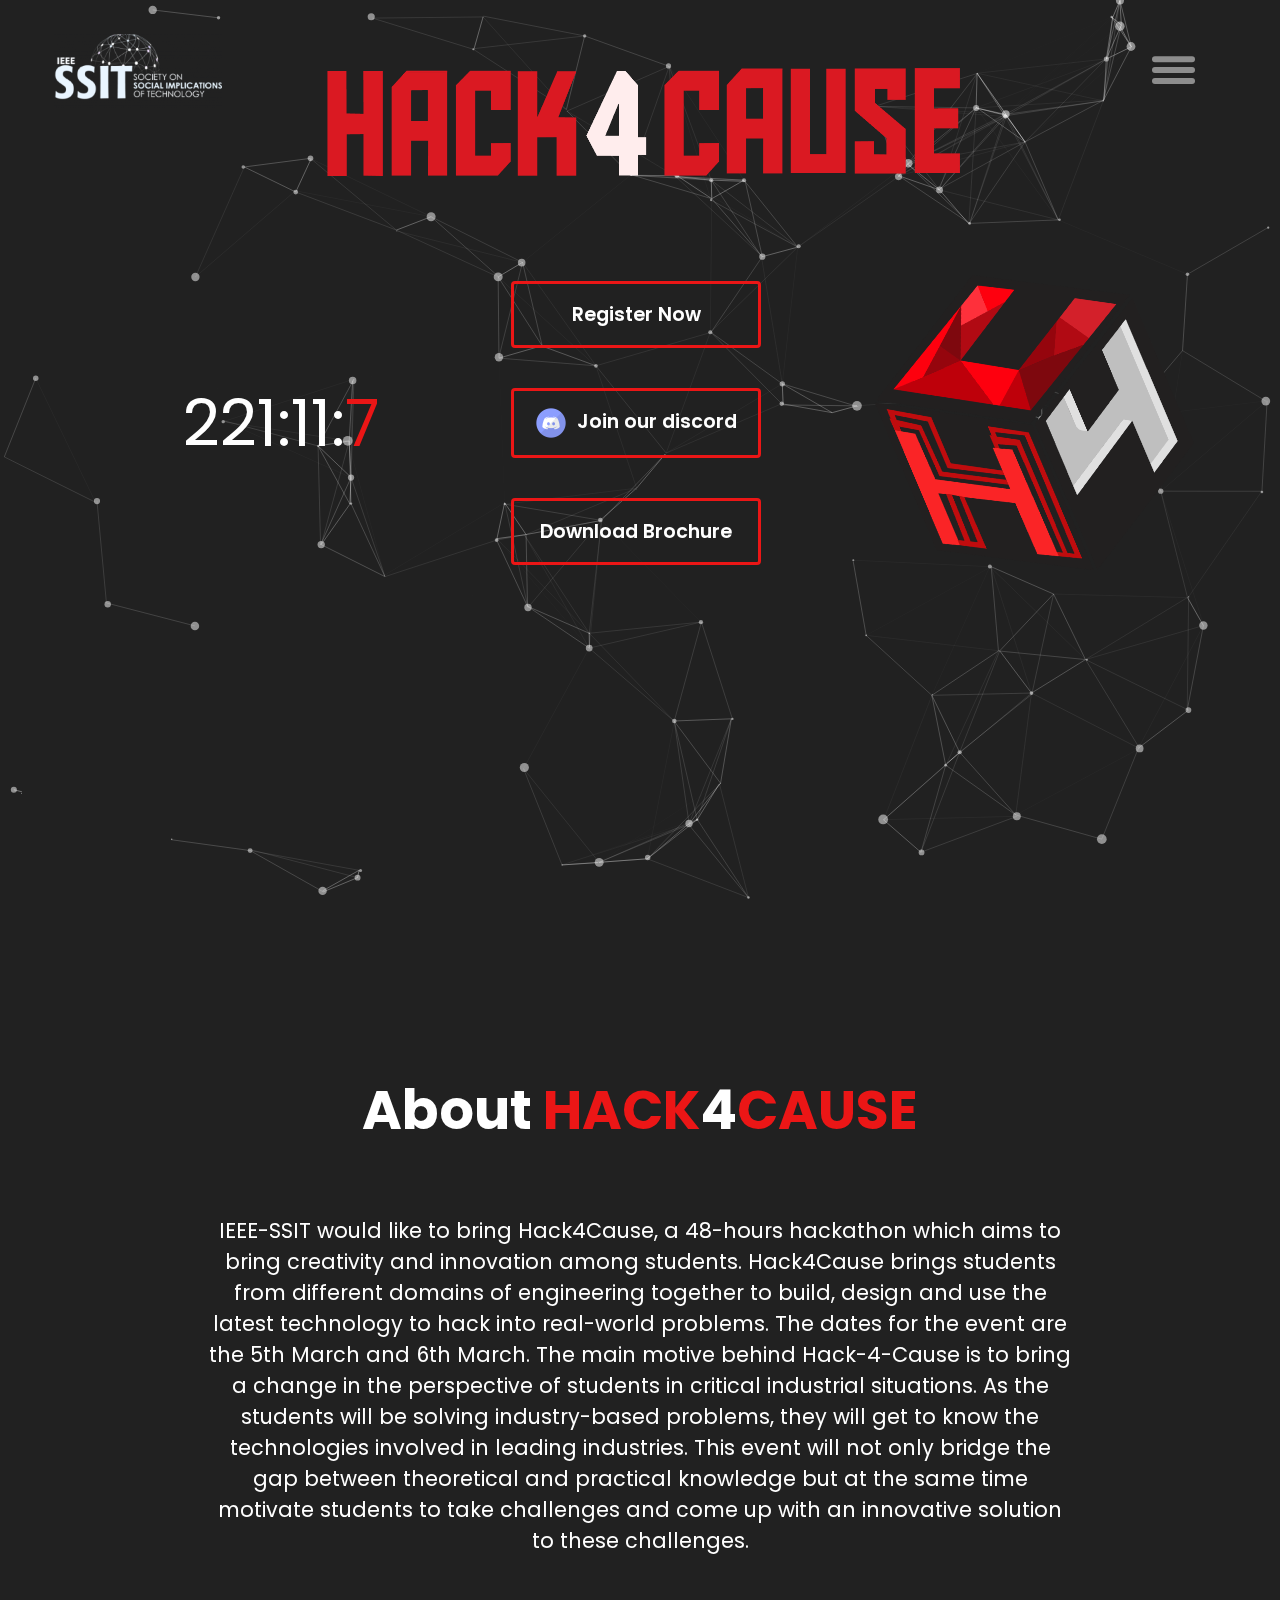
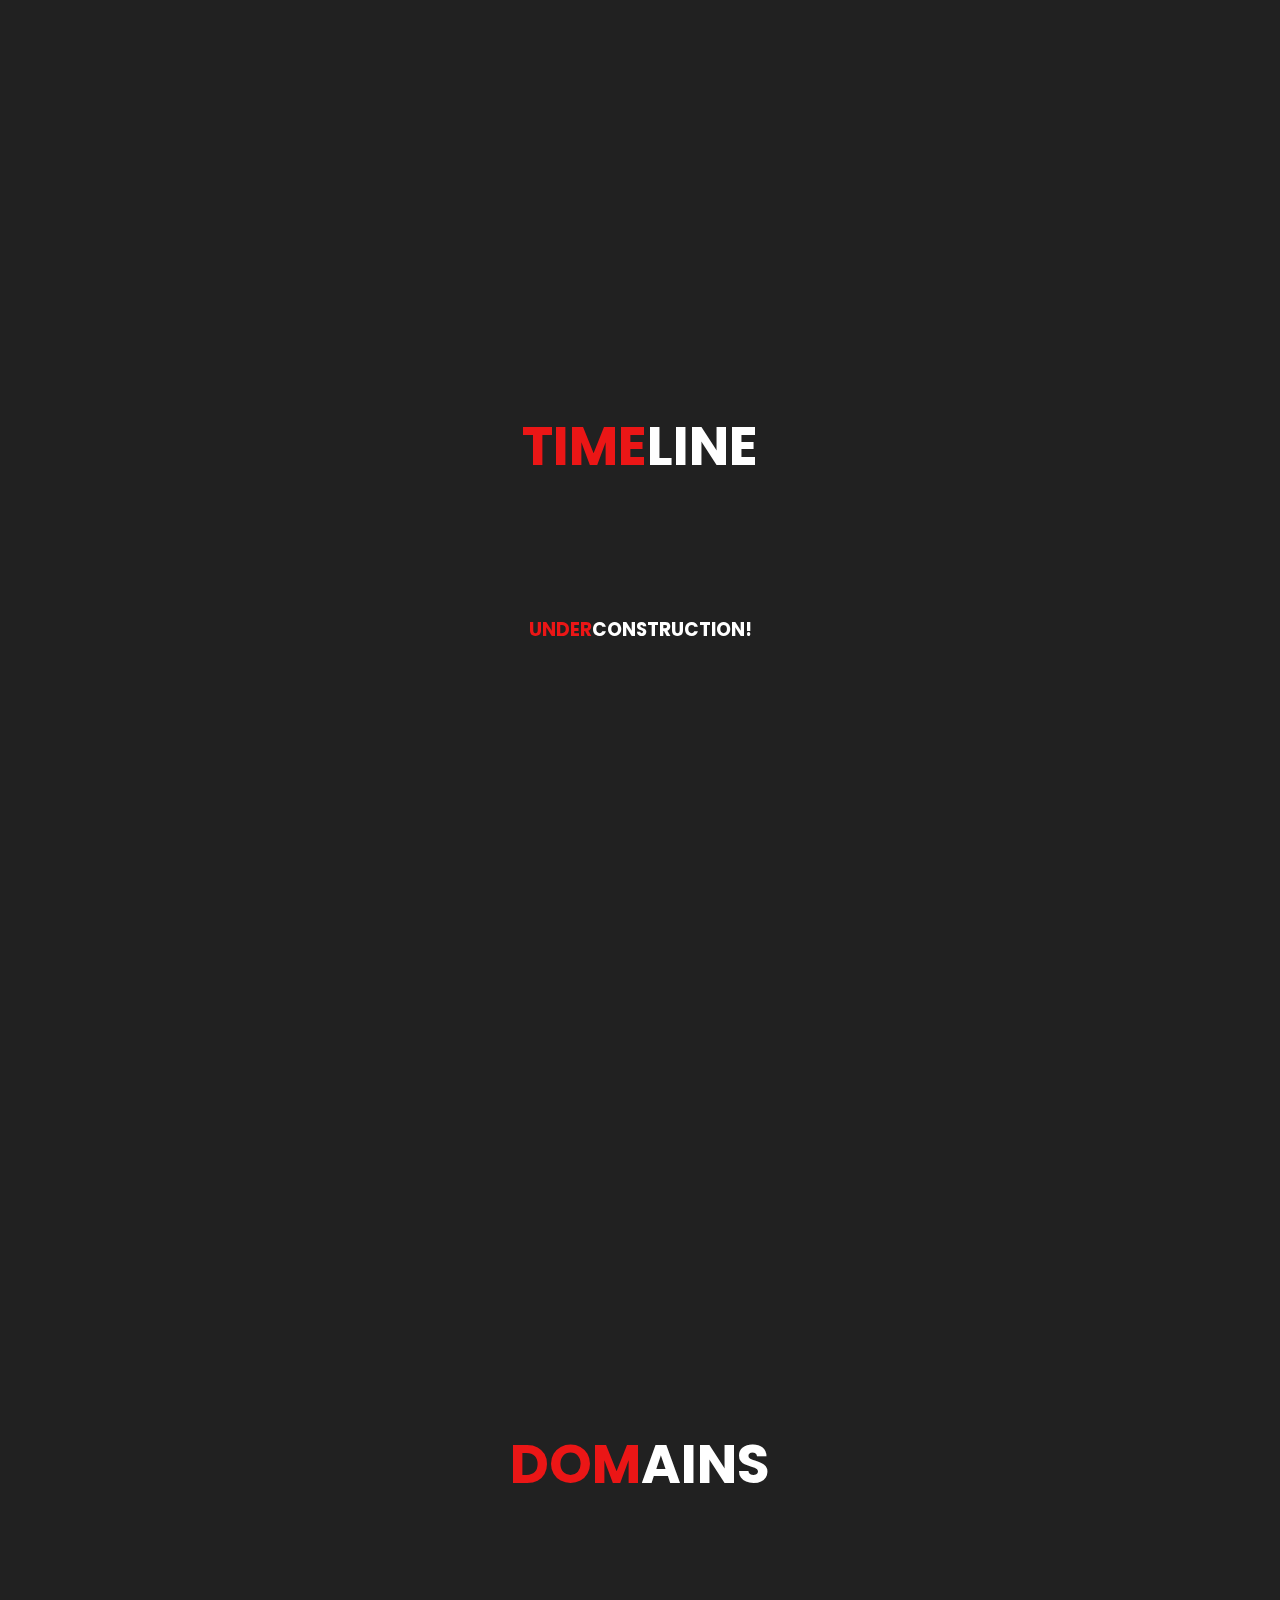
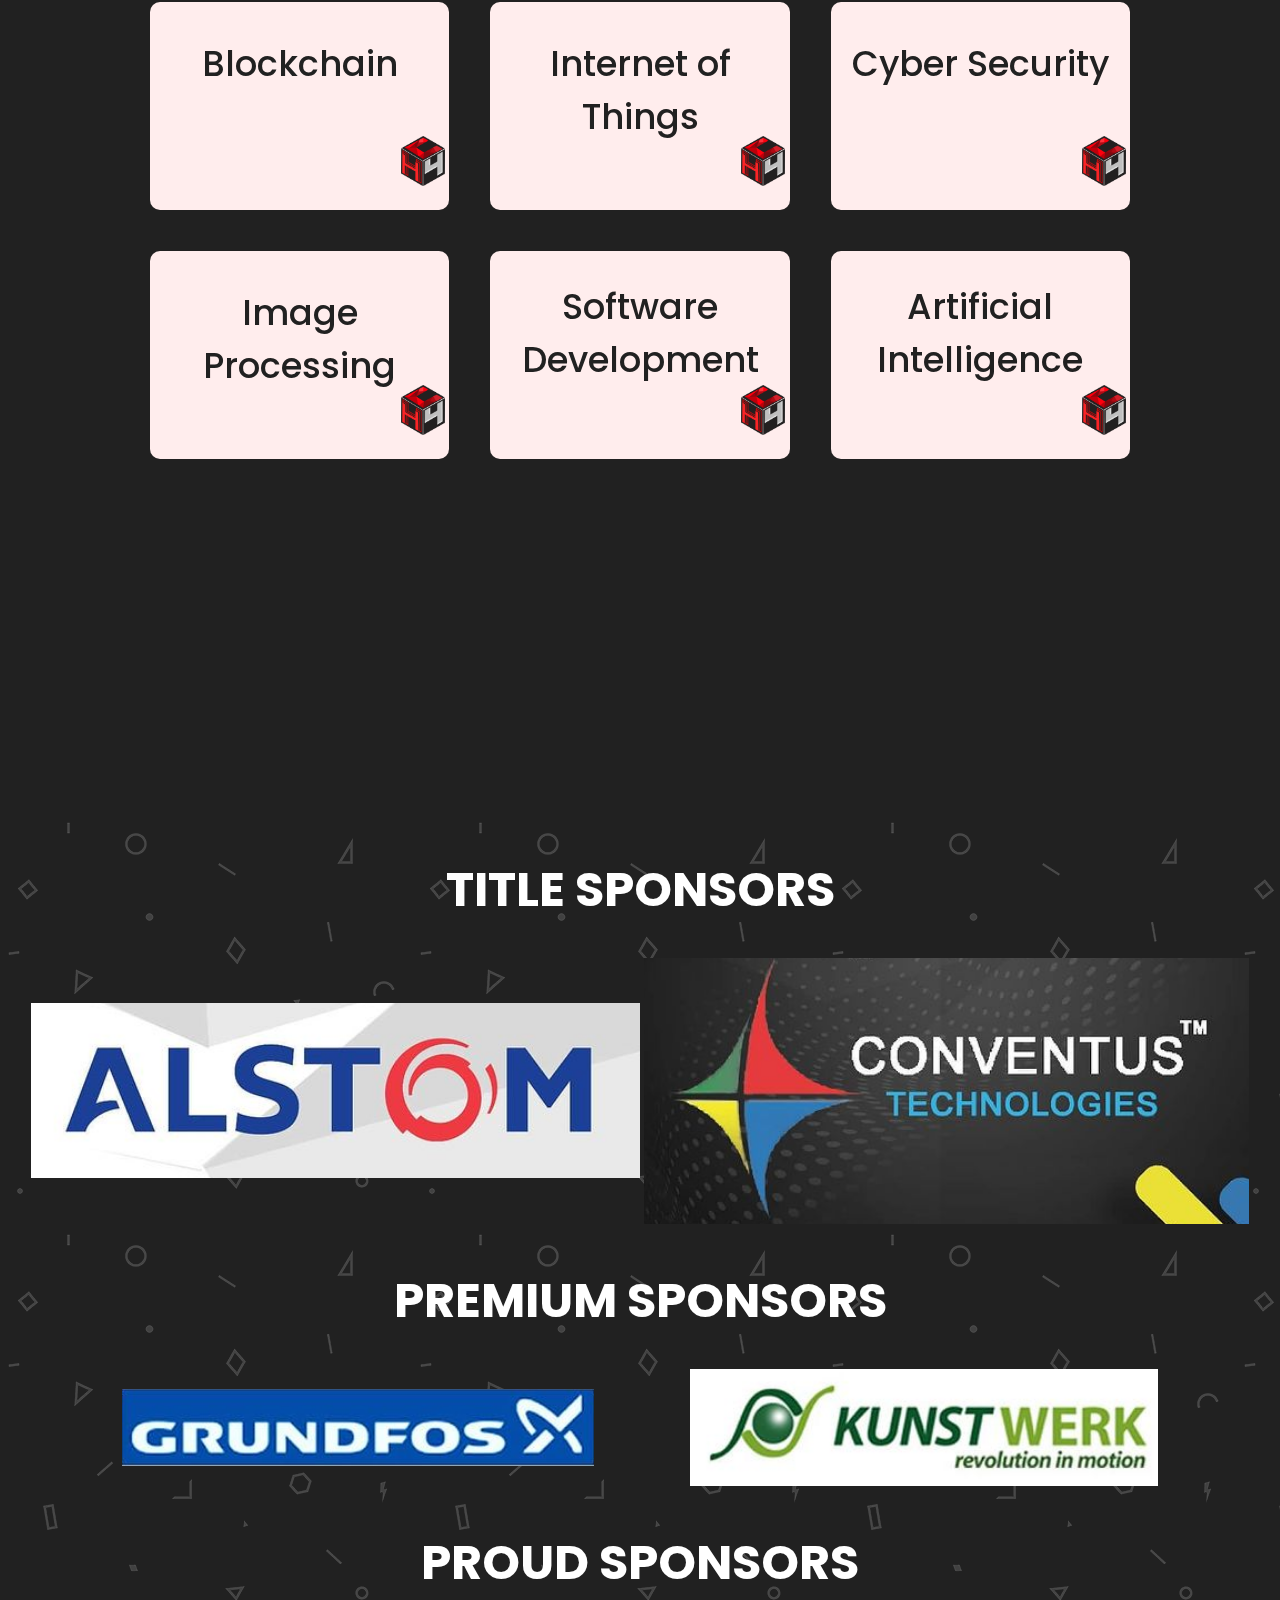
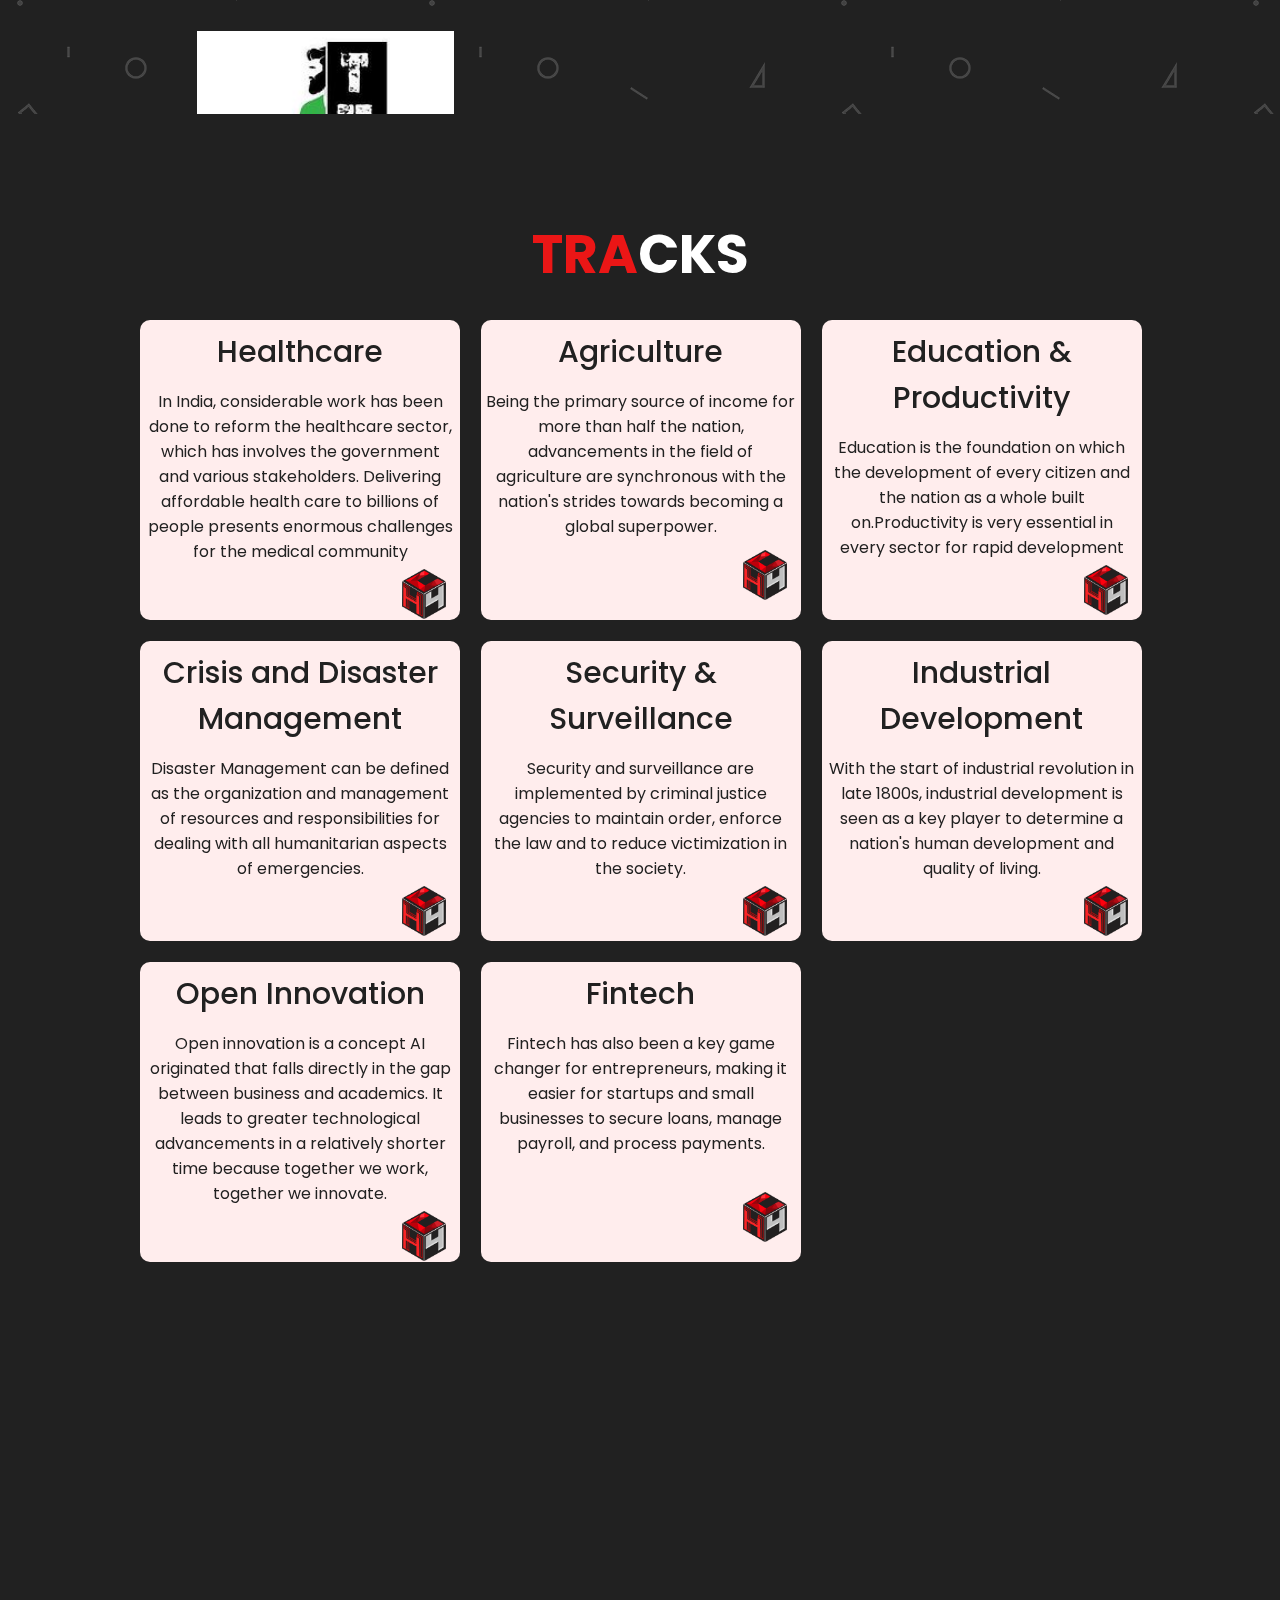
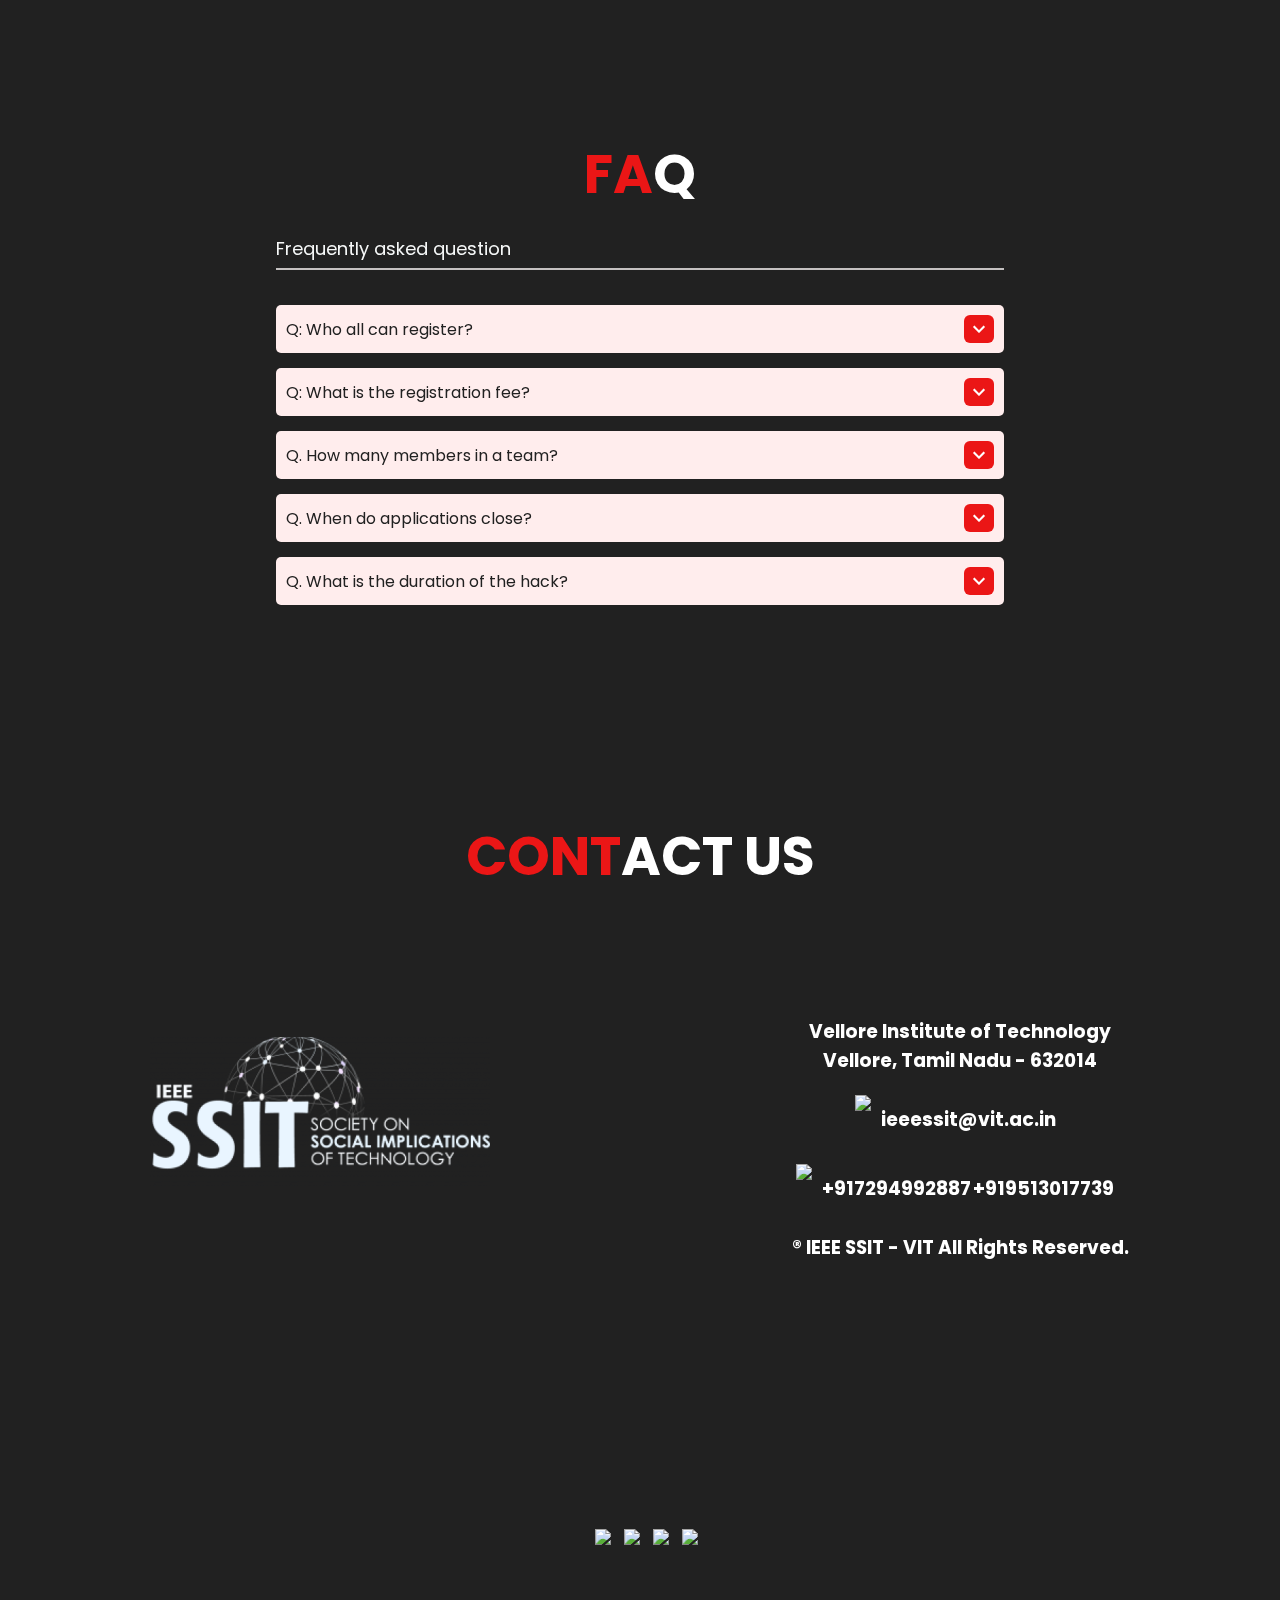
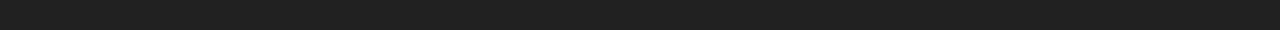
==== commit 4bc8bfef: "completed" ====
--- a/index.html
+++ b/index.html
@@ -188,14 +188,38 @@
         </div>
       </div>
     </div>
+    
     <div id="clients">
-      <h2 id="a1">PROUD SPONSORS</h2>
-      <div class="group">
-        <h3 id="a2">INNOVATION PARTNER</h3>
-        <h3 id="a3">KNOWLEDGE PARTNER</h3>
-        <h3 id="a4">EDUCATION PARTNER</h3>
-      </div>
-    </div>
+      <h2 id="a1">TITLE SPONSORS</h2>
+    <div class="groupspon titles">
+            <img class="sponsor-img" src="./assets/images/alstom.png">
+
+            <img class="sponsor-img" src="./assets/images/conv.png">
+
+    </div>
+
+    <h2 id="a1">PREMIUM SPONSORS</h2>
+    <div class="groupspon premium">
+            <img class="sponsor-img" src="./assets/images/grund.png">
+
+            <img class="sponsor-img" src="./assets/images/kunst.png">
+
+    </div>
+
+    <h2 id="a1">PROUD SPONSORS</h2>
+    <div class="groupspon">
+      <span class="thidal">  <img class="sponsor-img" src="./assets/images/thidal.png"></span>
+
+
+            <img class="sponsor-img" src="./assets/images/cyber.png">
+
+          <img class="sponsor-img" src="./assets/images/ely.png">
+
+            <img class="sponsor-img" src="./assets/images/aspir.png">
+
+    </div>
+    </div>
+
     <div class="dom" id="tracks">
       <h1><span style="color: #EB1616;">TRA</span>CKS</h1>
       <div class="main-container">
--- a/assets/style.css
+++ b/assets/style.css
@@ -911,7 +911,7 @@
 /* RESPONSIVE */
 @media (max-width:600px){
 #dm{
-  height: 250vh !important;
+  height: 230vh !important;
 }
 }
 @media (max-width:767px){
@@ -1133,3 +1133,53 @@
     }
     
   }
+  .titles img{
+    height: 100px; 
+  }
+  
+  #clients {
+    height: 100vh;
+    /*overflow-y: scroll;*/
+    text-align:center;
+  }
+  .groupspon img {
+    height: 70px;
+    width: auto;
+  }
+.groupspon {
+  display: flex;
+  justify-content: space-evenly;
+  align-items: center;
+  flex-wrap: wrap;
+  position: relative;
+  left: 0%;
+  padding: 2%;
+}
+  
+  @media only screen and (max-width: 910px) {
+    .groupspon img {
+      height: 70px;
+      width : auto;
+      padding: 5px;
+    }
+    #clients h2 {
+      font-size: 3em;
+    }
+  .premium img {
+      height: 60px;
+      width : 150px;
+      padding: 5px;
+      align-items: center;
+    }
+  
+    #clients h2{
+      font-size: 2em;
+    }
+  }
+  
+  .group {
+    display: flex;
+    margin-left: 5%;
+    margin-top: 15%;
+  }
+  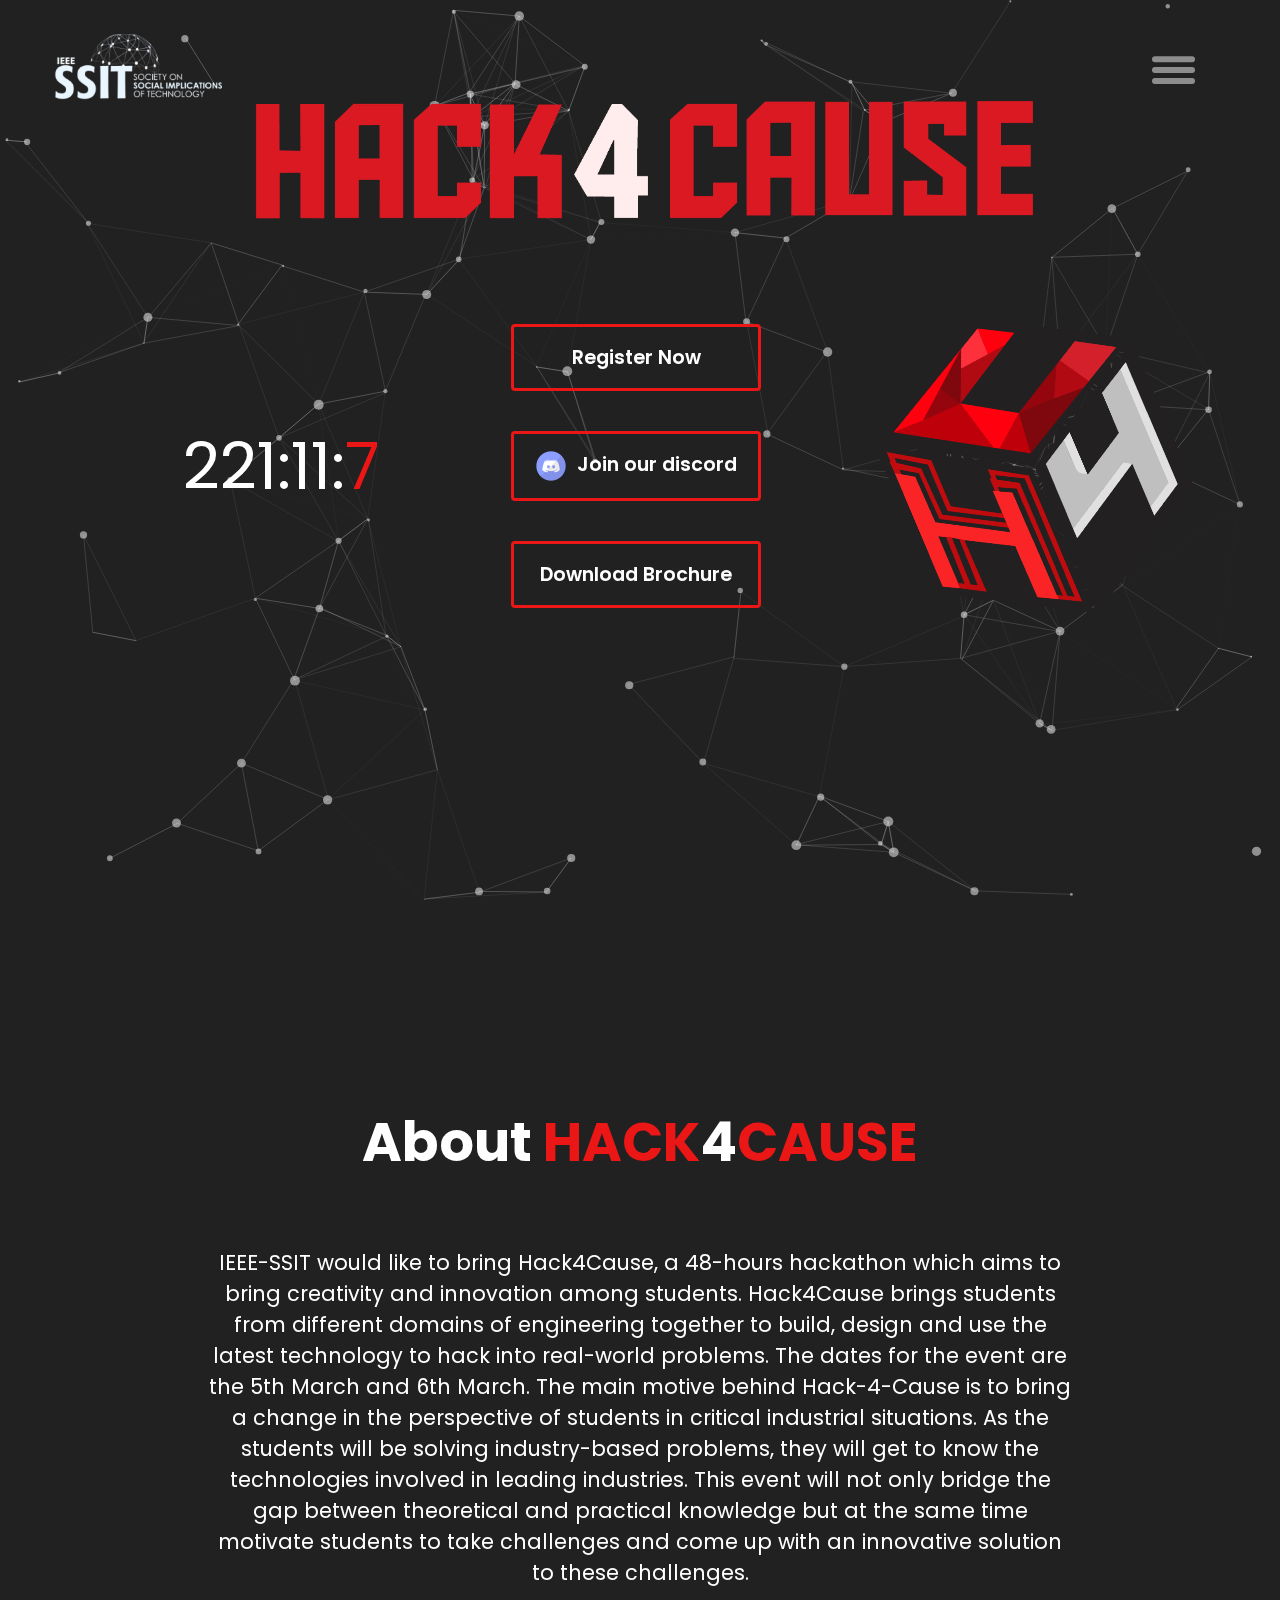
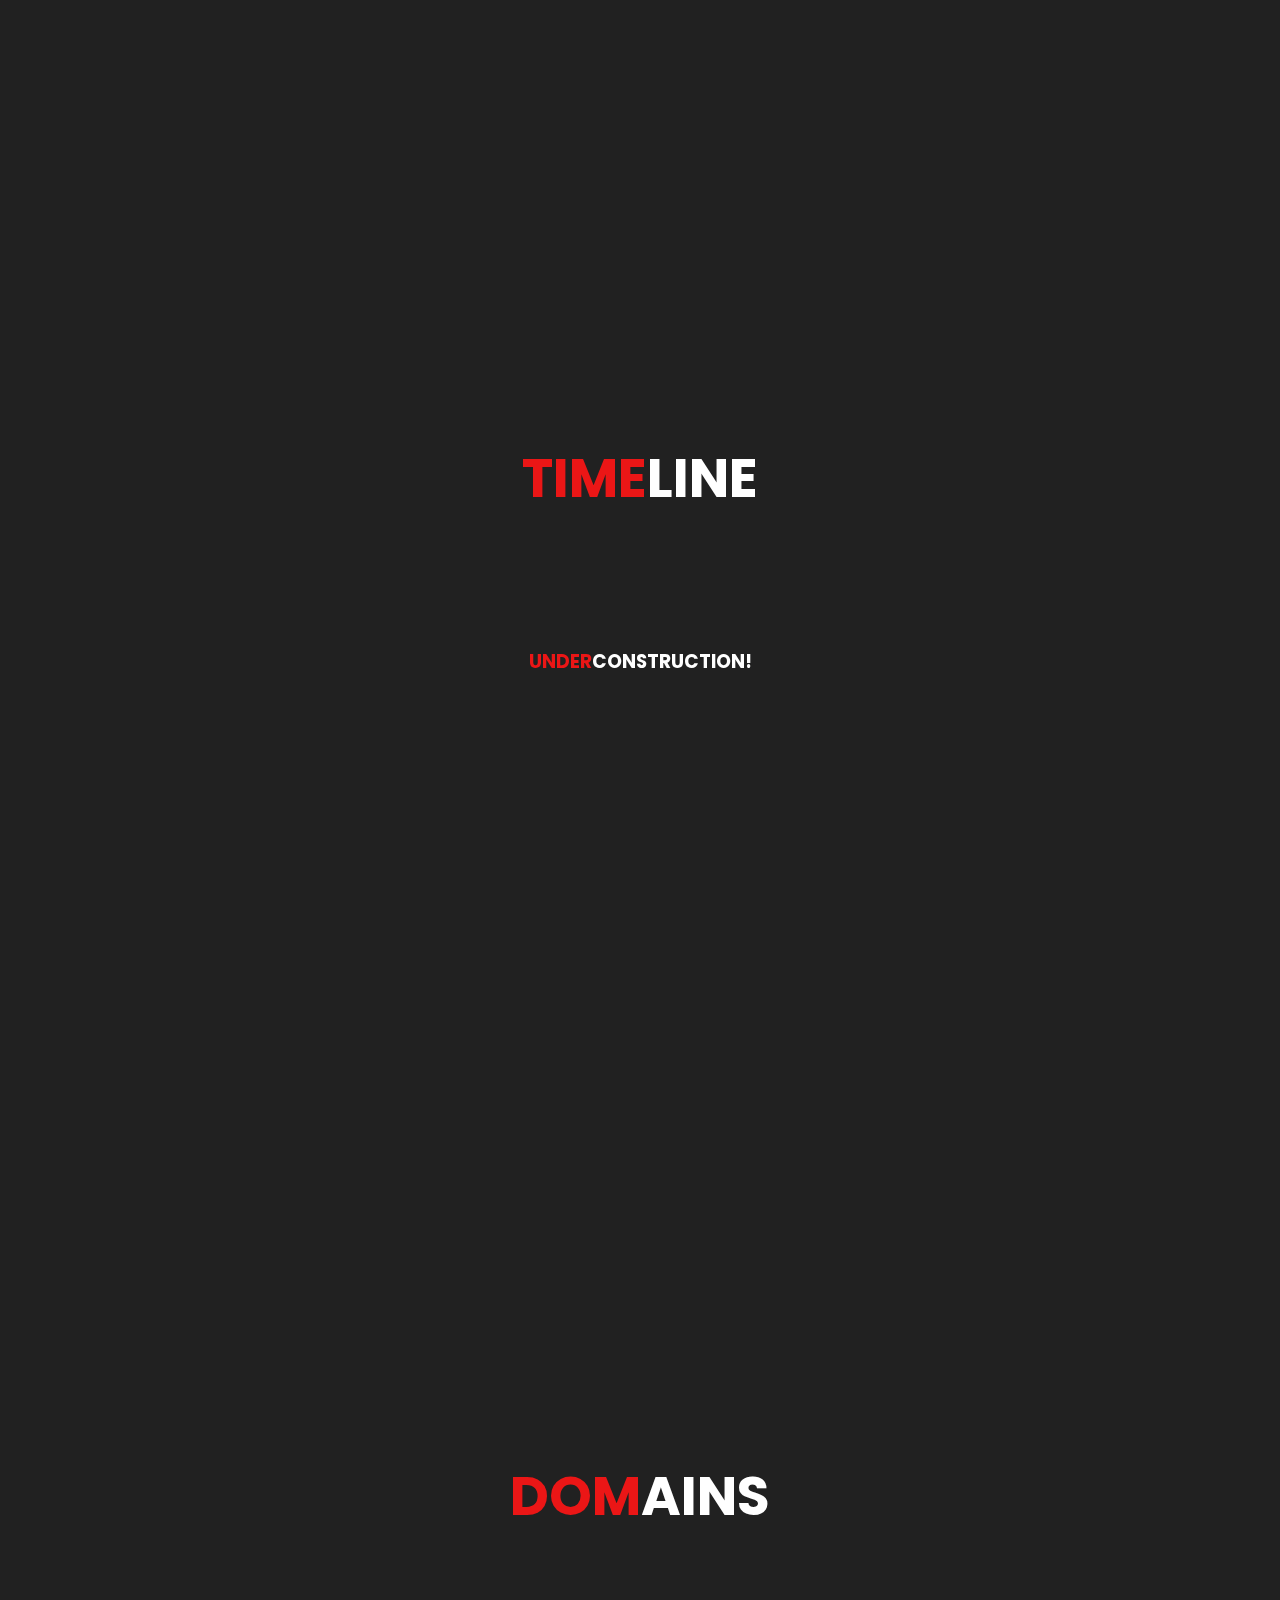
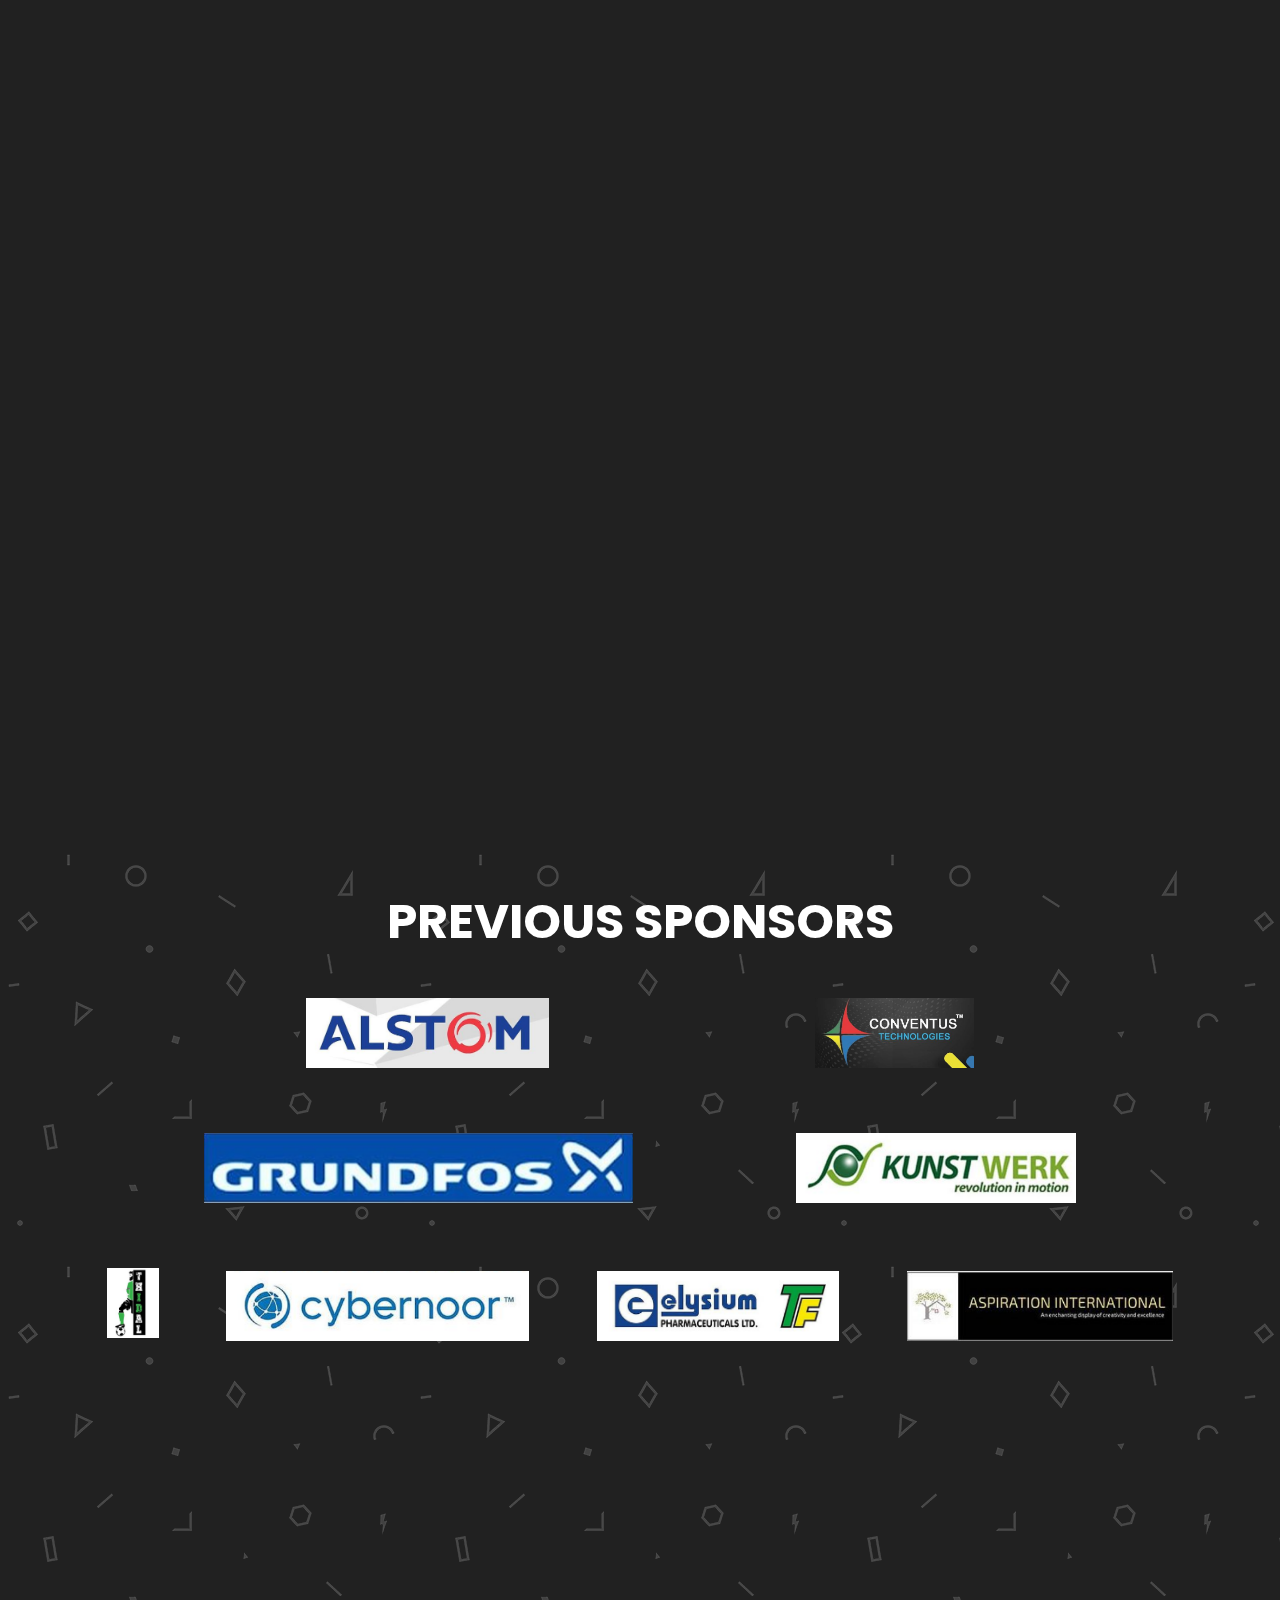
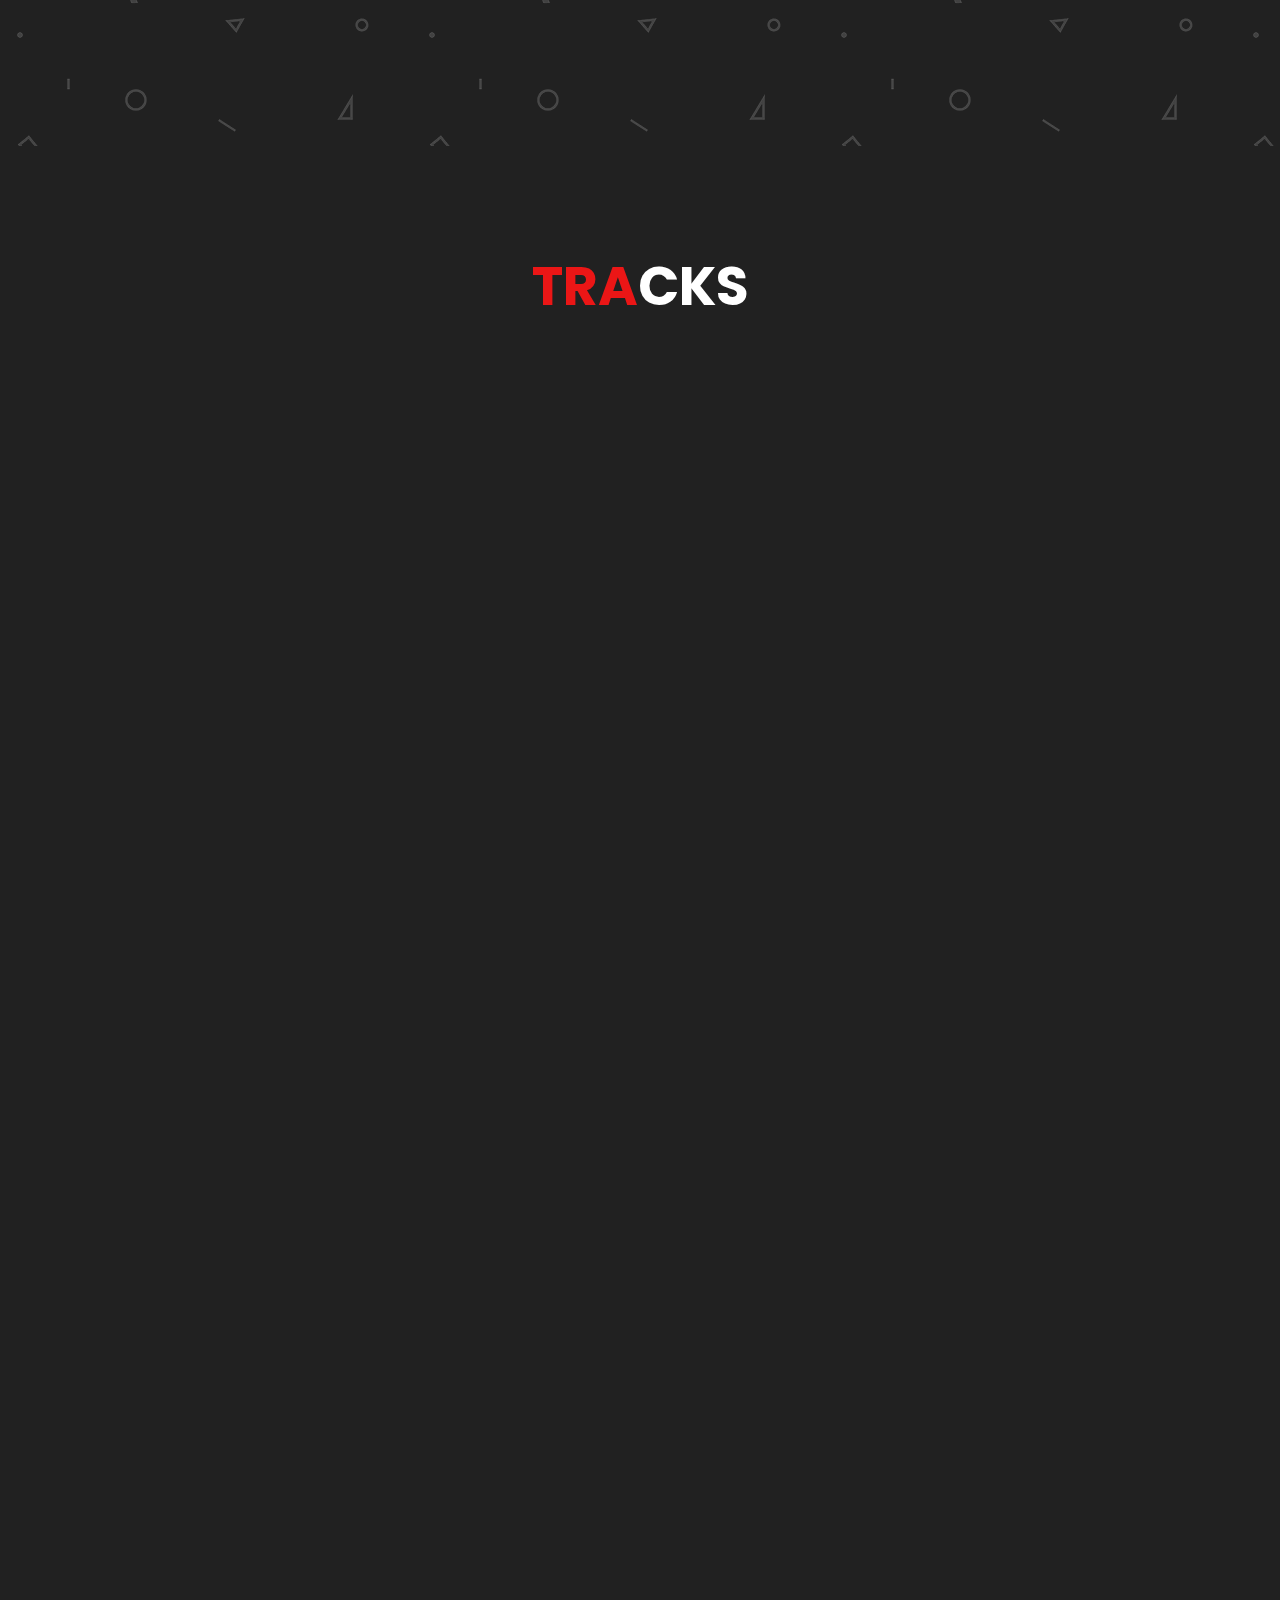
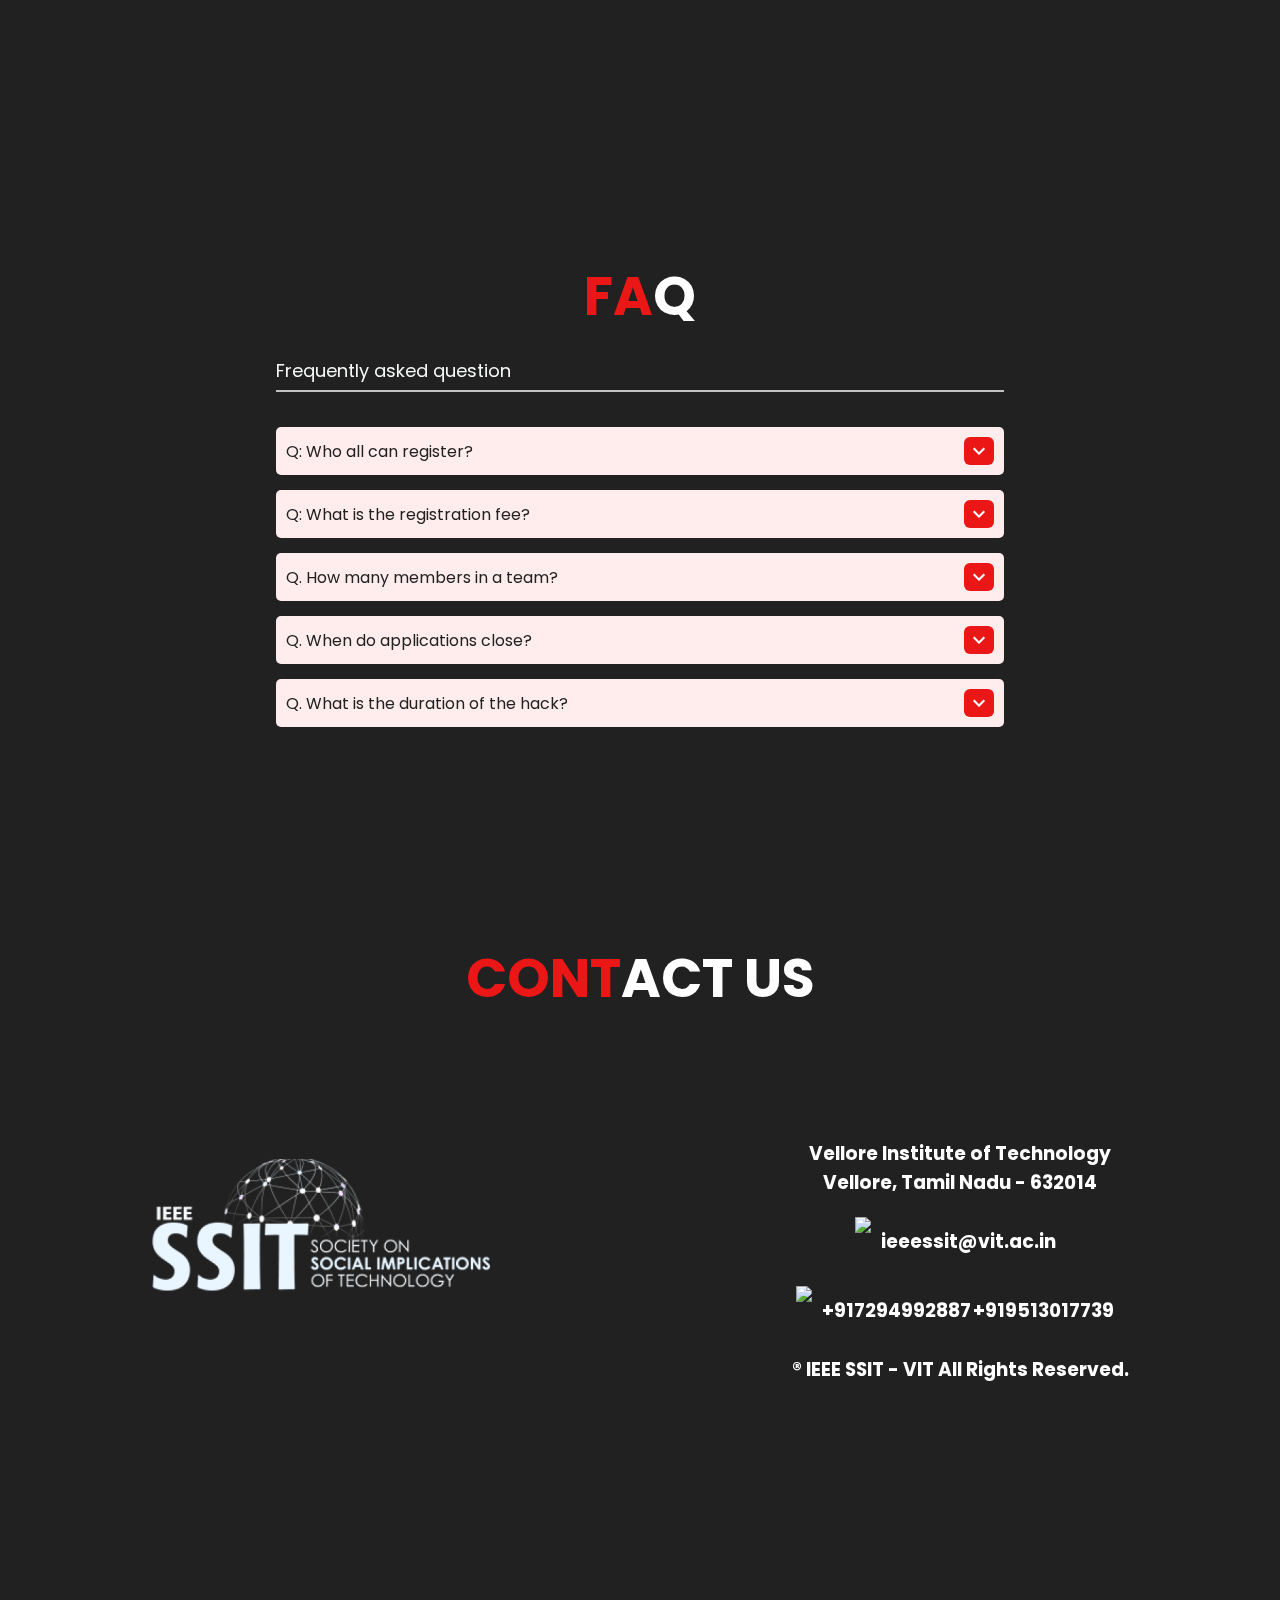
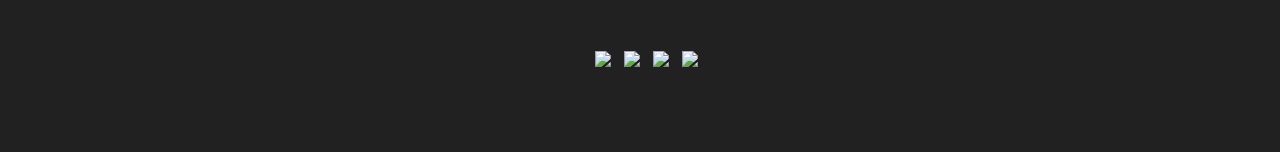
==== commit 06c63096: "done" ====
--- a/index.html
+++ b/index.html
@@ -190,23 +190,19 @@
     </div>
     
     <div id="clients">
-      <h2 id="a1">TITLE SPONSORS</h2>
+      <h2 id="a1">PREVIOUS SPONSORS</h2>
     <div class="groupspon titles">
             <img class="sponsor-img" src="./assets/images/alstom.png">
 
             <img class="sponsor-img" src="./assets/images/conv.png">
 
     </div>
-
-    <h2 id="a1">PREMIUM SPONSORS</h2>
     <div class="groupspon premium">
             <img class="sponsor-img" src="./assets/images/grund.png">
 
             <img class="sponsor-img" src="./assets/images/kunst.png">
 
     </div>
-
-    <h2 id="a1">PROUD SPONSORS</h2>
     <div class="groupspon">
       <span class="thidal">  <img class="sponsor-img" src="./assets/images/thidal.png"></span>
 
@@ -543,15 +539,53 @@
 $(document).ready(function(){
   $("#btn1").click(function(){
     var leftPos = $('.cardsi').scrollLeft();
-  $(".cardsi").animate({scrollLeft: leftPos - 325}, 800);
+  $(".cardsi").animate({scrollLeft: leftPos - 330}, 800);
   });
   $("#btn2").click(function(){
     var leftPos = $('.cardsi').scrollLeft();
-  $(".cardsi").animate({scrollLeft: leftPos + 325}, 800);
+  $(".cardsi").animate({scrollLeft: leftPos + 330}, 800);
   });
 });
     </script>
+    <script>
+      
+      window.addEventListener('scroll', reveal);
+        function reveal() {
+            var reveals = document.getElementsByClassName('card');
+            Array.from(reveals).forEach(element => {
+                var windowHeight = window.innerHeight;
+                var revealTop = element.getBoundingClientRect().top;
+                var revealPoint = 100;
+
+                if (revealTop < windowHeight - revealPoint) {
+                    element.classList.add('active1');
+                }
+                else {
+                    element.classList.remove('active1');
+                }
+            });
+        }
+        </script>
+        <script>
+       
     
+       window.addEventListener('scroll', reveal);
+        function reveal() {
+            var reveals = document.getElementsByClassName('cardi');
+            Array.from(reveals).forEach(element => {
+                var windowHeight = window.innerHeight;
+                var revealTop = element.getBoundingClientRect().top;
+                var revealPoint = 100;
+
+                if (revealTop < windowHeight - revealPoint) {
+                    element.classList.add('active2');
+                }
+                else {
+                    element.classList.remove('active2');
+                }
+            });
+        }
+    </script>
 
     </body>
 
--- a/assets/style.css
+++ b/assets/style.css
@@ -111,7 +111,7 @@
 }
 /* heading styling and positioning */
 .heading{
-    margin-top:1.0rem;
+    margin-top:3.0rem;
     height: 100%;
     margin-right: 0px;
 }
@@ -122,8 +122,8 @@
     font-size:2rem;
 }
 .h4ctitle{
-    width:50%;
-    height:8rem;
+    width:auto;
+    height:8.7rem;
     margin-top:40px;
 }
 .flexbox1{
@@ -251,38 +251,80 @@
   animation: bg 10s linear infinite;
   height: 100vh;
   z-index: 10;
-}
-#clients h2{
+  
+}
+#clients h2 {
   font-size: 3em;
 }
-#a1{
+
+#a1 {
   text-align: center;
   margin-top: 10px;
 }
-.group{
-display: flex;
-margin-left: 5%;
-margin-top: 15%;
-}
-#a4,#a2,#a3{
-  flex-direction: row;
-  flex-basis: 33%;
-  font-size: 2em;
-}
-#clients img {
-  height: auto;
+
+/*SPONSORES (SAM)*/
+
+.groupspon {
+  display: flex;
+  justify-content: space-around;
+  align-items: center;
+  flex-wrap: wrap;
+  position: relative;
+  left: 0%;
+  padding: 2%;
+  margin: 0 auto;
+}
+.groupspon{
+  margin: 14px;
+}
+.groupspon img {
+  height: 70px;
   width: auto;
-  max-width: 100%;
-  opacity: 1;
-  transition: 0.3s;
-  padding: 6px 0;
-}
+}
+.titles img{
+  height: 100px; 
+}
+
+#clients {
+  height: 100vh;
+  /*overflow-y: scroll;*/
+  text-align:center;
+}
+
+
+@media only screen and (max-width: 910px) {
+  .groupspon img {
+    height: 70px;
+    width : auto;
+    padding: 5px;
+    margin: 0 auto;
+  }
+
+.premium img {
+    height: 60px;
+    width : 150px;
+    padding: 5px;
+    align-items: center;
+  }
+ 
+  #clients h2{
+    font-size: 2em;
+  }
+}
+
+.group {
+  display: flex;
+  margin-left: 5%;
+  margin-top: 15%;
+}
+
+
 @keyframes bg {
   from {
-      background-position: 0 0;
+    background-position: 0 0;
   }
   to {
-      background-position: 500px 0;
+    background-position: 500px 0;
   }
 }
 .dom{
@@ -376,14 +418,28 @@
   display: flex;
   flex-direction: column;
   border-radius: 10px;
+  transform: translateY(150px);
+  opacity:0;
+  text-align:justify;
+  transition:0.3s all ease-in-out;
 }
 
 .card:hover,.cardi:hover {
   box-shadow: 2px 2px 2px 2px #EB1616;
   transform: scale(1.04);
+  opacity:1;
 }
 .cards{
   border-color:5px solid #EB1616;
+}
+.active1{
+  transform: translateY(0px);
+  opacity:1;
+
+}
+.active2{
+  transform: translateY(0px);
+  opacity:1 !important;
 }
 
 .card__link,
@@ -427,6 +483,10 @@
   background:#ffeded;
   color: #212121;
   border-radius: 10px;
+  transform: translateY(50px);
+  opacity:0;
+  text-align:justify;
+  transition:0.3s all ease-in-out;
 }
 
 .cardlogo{
@@ -748,7 +808,7 @@
   margin-top: 10px;
 }
 #tracks{
-  height: 150vh;
+  height: 160vh;
   overflow-y: scroll;
 }
 #dm{
@@ -1054,7 +1114,7 @@
   height: 40px;
   width: 34px;
   margin-top: 5px;
-  margin-bottom: 10px;
+  margin-bottom: -10px;
   margin-left: 84%;
 }
 }
@@ -1076,6 +1136,7 @@
   }
   .tracklogo{
     flex-basis: 10%;
+    margin-bottom: 0px;
   }
   #tracks{
     overflow-y: hidden;
@@ -1088,6 +1149,7 @@
     display: flex;
     flex-direction: row;
     padding: 50px;
+    
     }
     .cards{
       padding: 30px;
@@ -1160,7 +1222,7 @@
     .groupspon img {
       height: 70px;
       width : auto;
-      padding: 5px;
+      padding: 10px;
     }
     #clients h2 {
       font-size: 3em;
@@ -1175,6 +1237,9 @@
     #clients h2{
       font-size: 2em;
     }
+    .groupspon {
+      padding: 4%;
+    }
   }
   
   .group {
